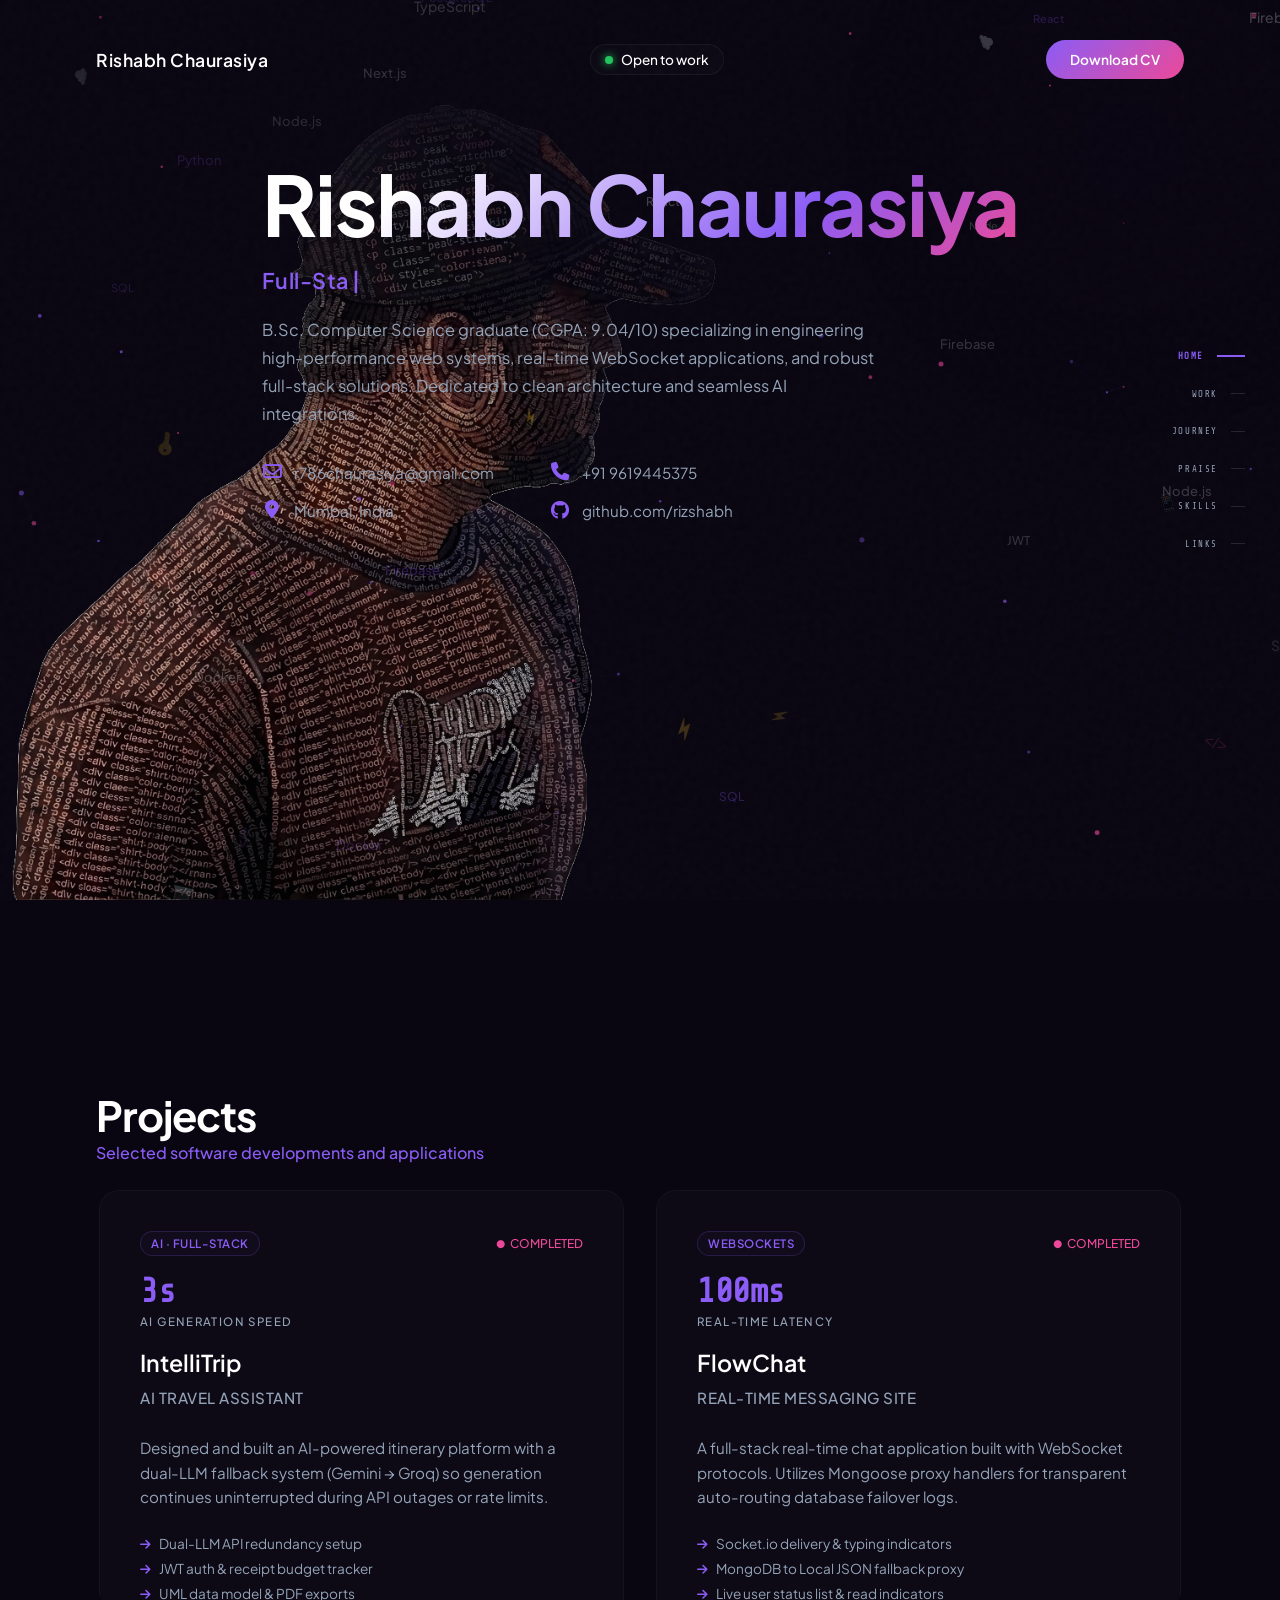
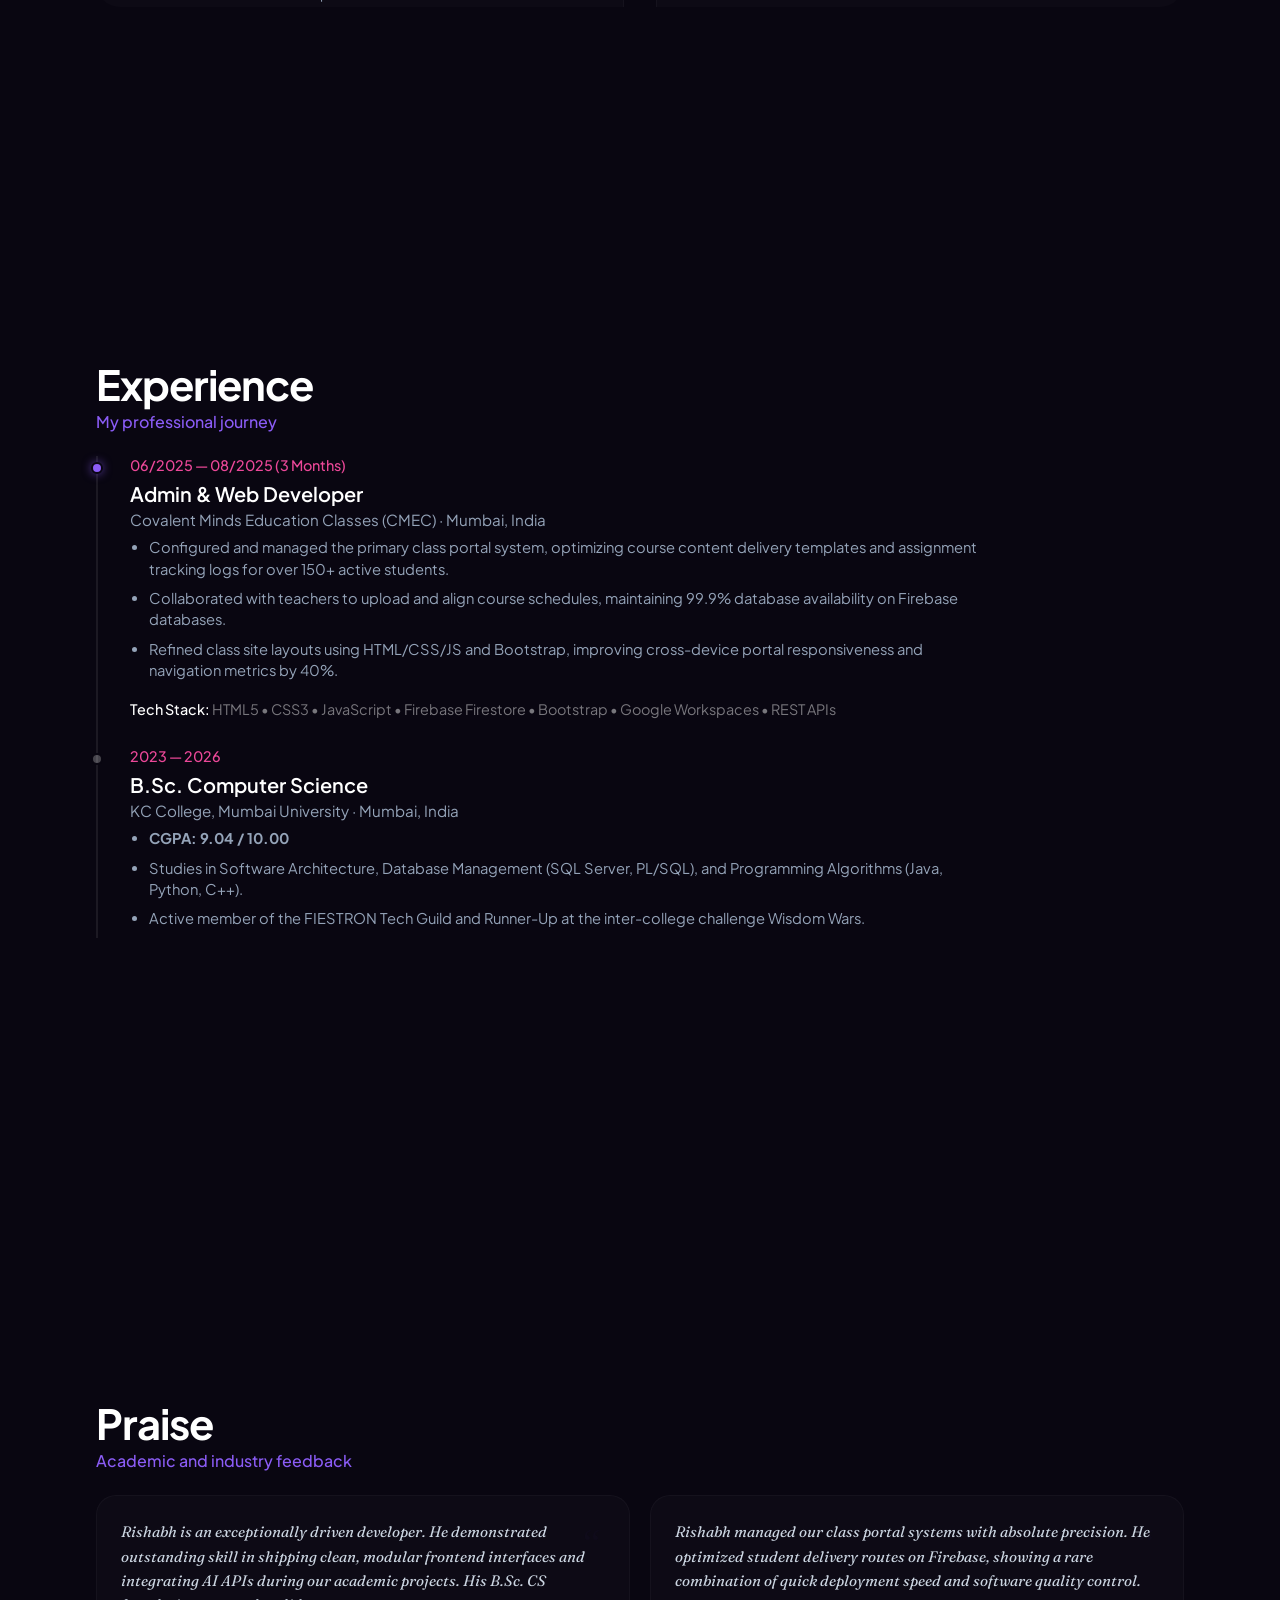
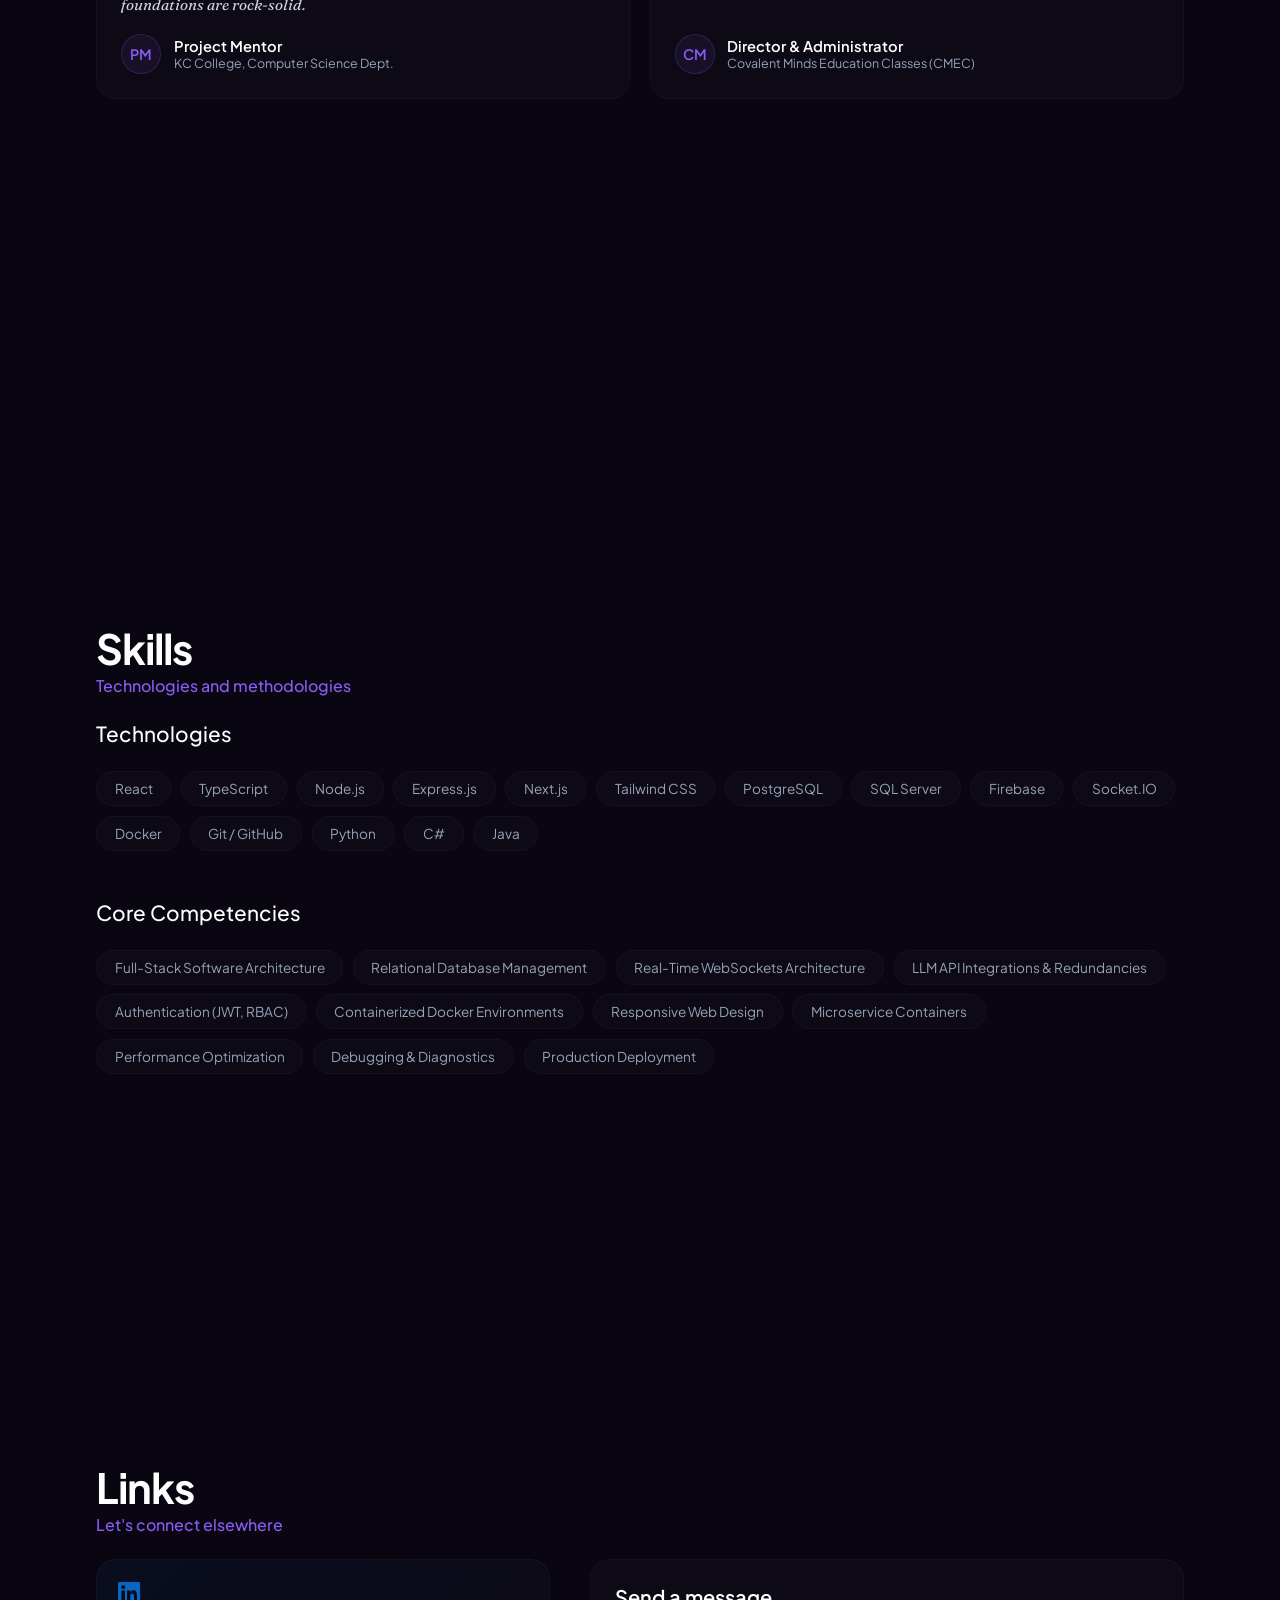
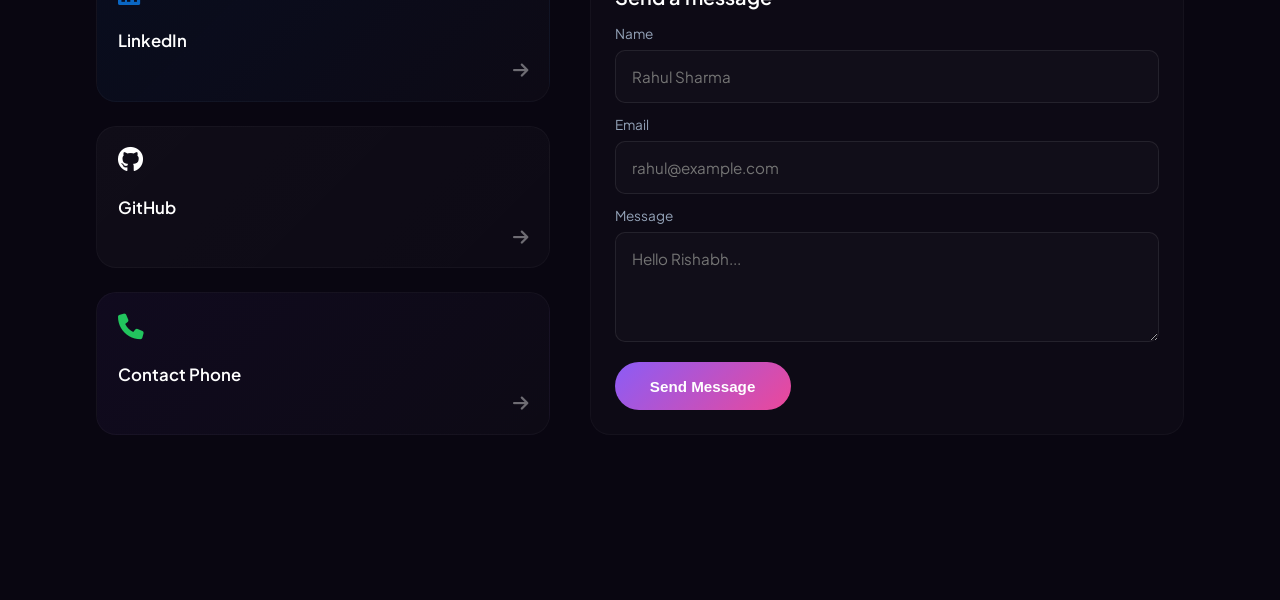
==== index.html @ 9b311b8a "feat: increase visibility of background canvas particles, text, and vector lines" ====
<!DOCTYPE html>
<html lang="en">
<head>
  <meta charset="UTF-8">
  <meta name="viewport" content="width=device-width, initial-scale=1.0">
  <title>Rishabh Chaurasiya — Full-Stack Developer</title>
  <meta name="description" content="Portfolio of Rishabh Chaurasiya, B.Sc. Computer Science graduate and Full-Stack Developer specializing in Node.js, Next.js, SQL, and AI integrations.">
  
  <!-- Google Fonts -->
  <link rel="preconnect" href="https://fonts.googleapis.com">
  <link rel="preconnect" href="https://fonts.gstatic.com" crossorigin>
  <link href="https://fonts.googleapis.com/css2?family=Plus+Jakarta+Sans:wght@300;400;500;600;700;800&family=Share+Tech+Mono&family=Fraunces:ital,opsz,wght@0,9..144,300..900;1,9..144,300..900&display=swap" rel="stylesheet">
  
  <!-- FontAwesome Icons -->
  <link rel="stylesheet" href="https://cdnjs.cloudflare.com/ajax/libs/font-awesome/6.4.0/css/all.min.css">
  
  <!-- Core Stylesheet -->
  <link rel="stylesheet" href="style.css?v=16.0">
</head>
<body>

  <!-- INTRO BOOT LOADER BACKGROUND -->
  <div id="intro-loader-bg">
    <div class="loader-bg-scanline"></div>
    <div class="loader-bg-glow-1"></div>
    <div class="loader-bg-glow-2"></div>
  </div>

  <!-- INTRO BOOT LOADER -->
  <div id="intro-loader" aria-busy="true" aria-live="polite">
    <div class="loader-content">

      <div class="loader-left">
        <!-- Corner bracket decoration -->
        <div class="loader-terminal">
          <div class="terminal-corner tl"></div>
          <div class="terminal-corner tr"></div>
          <div class="terminal-corner bl"></div>
          <div class="terminal-corner br"></div>
          <div class="terminal-header">
            <span class="terminal-dot red"></span>
            <span class="terminal-dot yellow"></span>
            <span class="terminal-dot green"></span>
            <span class="terminal-title">portfolio.init — bash</span>
          </div>
          <p class="loader-line">&gt; INITIALIZING RISHABH_PORTFOLIO...</p>
          <p class="loader-line">&gt; LOADING B.Sc. CS SYSTEMS... <span class="loader-success">OK</span></p>
          <p class="loader-line">&gt; SYNCHRONIZING FULL-STACK METRICS... <span class="loader-success">9.04 CGPA detected</span></p>
          <p class="loader-line">&gt; INDEXING MISSIONS: FlowChat, IntelliTrip... <span class="loader-success">OK</span></p>
          <p class="loader-line">&gt; BOOT SEQUENCE SUCCESSFUL. Welcome to the grid.</p>
        </div>
        <div class="loader-progress-wrap">
          <div class="loader-progress-bar">
            <div class="loader-progress-fill"></div>
          </div>
          <span class="loader-percent">0%</span>
        </div>
      </div>

      <div class="loader-right">
        <div class="loader-status-badge">● ONLINE</div>
        <h1 class="loader-name">Rishabh<br>Chaurasiya</h1>
        <p class="loader-title">Full-Stack Developer</p>
        <div class="loader-tags">
          <span>Node.js</span><span>Next.js</span><span>AI Systems</span>
        </div>
      </div>

    </div>
  </div>

  <!-- ARCHITECTURAL BACKGROUND GRID LINES -->
  <div class="bg-grid-lines">
    <div class="grid-line"></div>
    <div class="grid-line"></div>
    <div class="grid-line"></div>
    <div class="grid-line"></div>
    <div class="grid-line"></div>
  </div>

  <!-- SCENIC AMBIENT GLOW AURAS -->
  <div class="bg-glow bg-glow-1"></div>
  <div class="bg-glow bg-glow-2"></div>

  <!-- DYNAMIC BACKGROUND CANVAS -->
  <canvas id="bg-canvas"></canvas>

  <!-- TYPOGRAPHIC PORTRAIT BACKGROUND WATERMARK -->
  <div id="hologram-background" aria-hidden="true">
    <img src="portrait_bg.png" alt="Typographic HTML Portrait">
  </div>

  <!-- RIGHT-HAND TOC DOT NAVIGATION -->
  <nav class="side-nav-toc" aria-label="Table of Contents">
    <a href="#home" class="toc-item active" data-section="home">
      <span class="toc-label">Home</span>
      <span class="toc-dot"></span>
    </a>
    <a href="#projects" class="toc-item" data-section="projects">
      <span class="toc-label">Work</span>
      <span class="toc-dot"></span>
    </a>
    <a href="#experience" class="toc-item" data-section="experience">
      <span class="toc-label">Journey</span>
      <span class="toc-dot"></span>
    </a>
    <a href="#praise" class="toc-item" data-section="praise">
      <span class="toc-label">Praise</span>
      <span class="toc-dot"></span>
    </a>
    <a href="#skills" class="toc-item" data-section="skills">
      <span class="toc-label">Skills</span>
      <span class="toc-dot"></span>
    </a>
    <a href="#links" class="toc-item" data-section="links">
      <span class="toc-label">Links</span>
      <span class="toc-dot"></span>
    </a>
  </nav>

  <!-- HEADER -->
  <header>
    <a href="#home" class="logo">Rishabh Chaurasiya</a>
    <div class="status">
      <span class="dot"></span> Open to work
    </div>
    <a href="cv.html" target="_blank" class="btn-download">Download CV</a>
  </header>

  <!-- MAIN WRAPPER -->
  <div class="container">
    <main>
      
      <!-- HOME SECTION -->
      <section id="home" class="scroll-section hero-section">
        <div class="hero-content fade-target">

          <h1 class="name">Rishabh Chaurasiya</h1>
          
          <div class="role">
            <span id="typewriter"></span><span class="cursor">|</span>
          </div>
          
          <p class="hero-desc">
            B.Sc. Computer Science graduate (CGPA: 9.04/10) specializing in engineering high-performance web systems, real-time WebSocket applications, and robust full-stack solutions. Dedicated to clean architecture and seamless AI integrations.
          </p>

          <div class="contact-grid">
            <a href="mailto:r786chaurasiya@gmail.com" class="contact-item">
              <i class="fa-regular fa-envelope"></i> r786chaurasiya@gmail.com
            </a>
            <a href="tel:+919619445375" class="contact-item">
              <i class="fa-solid fa-phone"></i> +91 9619445375
            </a>
            <a href="#" class="contact-item">
              <i class="fa-solid fa-location-dot"></i> Mumbai, India
            </a>
            <a href="https://github.com/rizshabh" target="_blank" class="contact-item">
              <i class="fa-brands fa-github"></i> github.com/rizshabh
            </a>
          </div>
        </div>
      </section>

      <!-- PROJECTS SECTION -->
      <section id="projects" class="scroll-section">
        <div class="page-header fade-target">
          <h2 class="page-title">Projects</h2>
          <div class="page-subtitle">Selected software developments and applications</div>
        </div>

        <!-- Scrollable Bento Container -->
        <div class="projects-scroll-container fade-target-delayed">
          <div class="projects-grid">
            
            <!-- PROJECT 01: INTELLITRIP (Large Bento Card) -->
            <div class="project-card large">
              <div class="project-meta">
                <span class="project-tag">AI · Full-Stack</span>
                <span class="project-status">COMPLETED</span>
              </div>
              
              <div class="project-metric">3s</div>
              <div class="project-metric-label">AI Generation Speed</div>
              
              <h3>IntelliTrip</h3>
              <p class="project-sub">AI Travel Assistant</p>
              <p class="project-desc">Designed and built an AI-powered itinerary platform with a dual-LLM fallback system (Gemini → Groq) so generation continues uninterrupted during API outages or rate limits.</p>
              
              <div class="project-feats">
                <div class="project-feat"><i class="fa-solid fa-arrow-right"></i> Dual-LLM API redundancy setup</div>
                <div class="project-feat"><i class="fa-solid fa-arrow-right"></i> JWT auth &amp; receipt budget tracker</div>
                <div class="project-feat"><i class="fa-solid fa-arrow-right"></i> UML data model &amp; PDF exports</div>
              </div>
              
              <div class="project-stack">
                <span class="stack-tag">Node.js</span>
                <span class="stack-tag">PostgreSQL</span>
                <span class="stack-tag">Gemini AI</span>
                <span class="stack-tag">Groq</span>
                <span class="stack-tag">JWT</span>
              </div>
              
              <div class="project-links">
                <a href="https://intellitrip-3yzx.onrender.com/index.html" target="_blank" class="project-link"><i class="fa-solid fa-arrow-up-right-from-square"></i> Live Demo</a>
                <a href="https://github.com/rizshabh" target="_blank" class="project-link"><i class="fa-brands fa-github"></i> Repository</a>
              </div>
            </div>

            <!-- PROJECT 02: FLOWCHAT (Large Bento Card) -->
            <div class="project-card large">
              <div class="project-meta">
                <span class="project-tag">WebSockets</span>
                <span class="project-status">COMPLETED</span>
              </div>
              
              <div class="project-metric">100ms</div>
              <div class="project-metric-label">Real-Time Latency</div>
              
              <h3>FlowChat</h3>
              <p class="project-sub">Real-Time Messaging Site</p>
              <p class="project-desc">A full-stack real-time chat application built with WebSocket protocols. Utilizes Mongoose proxy handlers for transparent auto-routing database failover logs.</p>
              
              <div class="project-feats">
                <div class="project-feat"><i class="fa-solid fa-arrow-right"></i> Socket.io delivery &amp; typing indicators</div>
                <div class="project-feat"><i class="fa-solid fa-arrow-right"></i> MongoDB to Local JSON fallback proxy</div>
                <div class="project-feat"><i class="fa-solid fa-arrow-right"></i> Live user status list &amp; read indicators</div>
              </div>
              
              <div class="project-stack">
                <span class="stack-tag">React</span>
                <span class="stack-tag">Node.js</span>
                <span class="stack-tag">Express</span>
                <span class="stack-tag">Socket.io</span>
                <span class="stack-tag">MongoDB</span>
              </div>
              
              <div class="project-links">
                <a href="https://flow-chat-omega.vercel.app/" target="_blank" class="project-link"><i class="fa-solid fa-arrow-up-right-from-square"></i> Live Demo</a>
                <a href="https://github.com/rizshabh/flow-chat" target="_blank" class="project-link"><i class="fa-brands fa-github"></i> Repository</a>
              </div>
            </div>

            <!-- PROJECT 03: ACCREDIAN ENTERPRISE (Medium Bento Card) -->
            <div class="project-card medium">
              <div class="project-meta">
                <span class="project-tag">Next.js 14</span>
                <span class="project-status">COMPLETED</span>
              </div>
              
              <div class="project-metric">95%</div>
              <div class="project-metric-label">User Adoption Rate</div>
              
              <h3>Accredian Enterprise</h3>
              <p class="project-sub">Full-Stack Landing Page</p>
              <p class="project-desc">Shipped a production-ready responsive landing portal. Structured with Next.js App Router modular components and lead capture REST endpoints.</p>
              
              <div class="project-feats">
                <div class="project-feat"><i class="fa-solid fa-arrow-right"></i> Next.js 14 App Router layout structure</div>
                <div class="project-feat"><i class="fa-solid fa-arrow-right"></i> Lead capture POST route API endpoint</div>
              </div>
              
              <div class="project-stack">
                <span class="stack-tag">Next.js 14</span>
                <span class="stack-tag">TypeScript</span>
                <span class="stack-tag">Tailwind CSS</span>
              </div>
              
              <div class="project-links">
                <a href="https://accredian-enterprise-three.vercel.app" target="_blank" class="project-link"><i class="fa-solid fa-arrow-up-right-from-square"></i> Live Demo</a>
                <a href="https://github.com/rizshabh" target="_blank" class="project-link"><i class="fa-brands fa-github"></i> Repository</a>
              </div>
            </div>

            <!-- PROJECT 04: VIDEO DOWNLOADER (Medium Bento Card) -->
            <div class="project-card medium">
              <div class="project-meta">
                <span class="project-tag">Automation</span>
                <span class="project-status">COMPLETED</span>
              </div>
              
              <div class="project-metric">10x</div>
              <div class="project-metric-label">Extraction Speed Boost</div>
              
              <h3>Universal Downloader</h3>
              <p class="project-sub">Media Extraction Infrastructure</p>
              <p class="project-desc">Engineered a robust downloading pipeline with Puppeteer bypass layers. Containerized with Docker and configured with Google AdSense integrations.</p>
              
              <div class="project-feats">
                <div class="project-feat"><i class="fa-solid fa-arrow-right"></i> Puppeteer + yt-dlp multi-tier bypass routing</div>
                <div class="project-feat"><i class="fa-solid fa-arrow-right"></i> Docker containers cloud deployments</div>
              </div>
              
              <div class="project-stack">
                <span class="stack-tag">Node.js</span>
                <span class="stack-tag">Puppeteer</span>
                <span class="stack-tag">yt-dlp</span>
                <span class="stack-tag">Docker</span>
              </div>
              
              <div class="project-links">
                <a href="https://github.com/rizshabh/UniversalDownload" target="_blank" class="project-link"><i class="fa-brands fa-github"></i> Repository</a>
              </div>
            </div>

            <!-- PROJECT 05: COVALENT MINDS PORTAL (Medium Bento Card) -->
            <div class="project-card medium">
              <div class="project-meta">
                <span class="project-tag">Firebase</span>
                <span class="project-status">COMPLETED</span>
              </div>
              
              <div class="project-metric">150+</div>
              <div class="project-metric-label">Active Portal Students</div>
              
              <h3>Covalent Minds Academy</h3>
              <p class="project-sub">Educational Portal</p>
              <p class="project-desc">Designed a course portal featuring cloud deliveries. Implemented separate admin and student views with Firestore real-time layout updates.</p>
              
              <div class="project-feats">
                <div class="project-feat"><i class="fa-solid fa-arrow-right"></i> Firestore real-time data sync listeners</div>
                <div class="project-feat"><i class="fa-solid fa-arrow-right"></i> Dynamic student &amp; admin content dashboards</div>
              </div>
              
              <div class="project-stack">
                <span class="stack-tag">JavaScript</span>
                <span class="stack-tag">Firebase</span>
                <span class="stack-tag">Firestore</span>
              </div>
              
              <div class="project-links">
                <a href="https://github.com/rizshabh" target="_blank" class="project-link"><i class="fa-brands fa-github"></i> Repository</a>
              </div>
            </div>

          </div>
        </div>
      </section>

      <!-- EXPERIENCE SECTION -->
      <section id="experience" class="scroll-section">
        <div class="page-header fade-target">
          <h2 class="page-title">Experience</h2>
          <div class="page-subtitle">My professional journey</div>
        </div>

        <div class="timeline fade-target-delayed">
          
          <!-- CMEC EXPERIENCE -->
          <div class="timeline-item">
            <span class="timeline-dot-active"></span>
            <div class="timeline-date">06/2025 — 08/2025 (3 Months)</div>
            <h3>Admin &amp; Web Developer</h3>
            <h4>Covalent Minds Education Classes (CMEC) · Mumbai, India</h4>
            <ul>
              <li>Configured and managed the primary class portal system, optimizing course content delivery templates and assignment tracking logs for over 150+ active students.</li>
              <li>Collaborated with teachers to upload and align course schedules, maintaining 99.9% database availability on Firebase databases.</li>
              <li>Refined class site layouts using HTML/CSS/JS and Bootstrap, improving cross-device portal responsiveness and navigation metrics by 40%.</li>
            </ul>
            <div class="timeline-tech">
              <strong>Tech Stack:</strong> HTML5 • CSS3 • JavaScript • Firebase Firestore • Bootstrap • Google Workspaces • REST APIs
            </div>
          </div>

          <!-- BSC EDUCATION -->
          <div class="timeline-item">
            <span class="timeline-dot"></span>
            <div class="timeline-date">2023 — 2026</div>
            <h3>B.Sc. Computer Science</h3>
            <h4>KC College, Mumbai University · Mumbai, India</h4>
            <ul>
              <li><strong>CGPA: 9.04 / 10.00</strong></li>
              <li>Studies in Software Architecture, Database Management (SQL Server, PL/SQL), and Programming Algorithms (Java, Python, C++).</li>
              <li>Active member of the FIESTRON Tech Guild and Runner-Up at the inter-college challenge Wisdom Wars.</li>
            </ul>
          </div>

        </div>
      </section>

      <!-- PRAISE SECTION -->
      <section id="praise" class="scroll-section">
        <div class="page-header fade-target">
          <h2 class="page-title">Praise</h2>
          <div class="page-subtitle">Academic and industry feedback</div>
        </div>

        <div class="praise-grid fade-target-delayed">
          <div class="praise-card">
            <div class="praise-icon">“</div>
            <p class="praise-quote">Rishabh is an exceptionally driven developer. He demonstrated outstanding skill in shipping clean, modular frontend interfaces and integrating AI APIs during our academic projects. His B.Sc. CS foundations are rock-solid.</p>
            <div class="praise-author">
              <div class="praise-author-avatar">PM</div>
              <div class="praise-author-info">
                <h4>Project Mentor</h4>
                <p>KC College, Computer Science Dept.</p>
              </div>
            </div>
          </div>

          <div class="praise-card">
            <div class="praise-icon">“</div>
            <p class="praise-quote">Rishabh managed our class portal systems with absolute precision. He optimized student delivery routes on Firebase, showing a rare combination of quick deployment speed and software quality control.</p>
            <div class="praise-author">
              <div class="praise-author-avatar">CM</div>
              <div class="praise-author-info">
                <h4>Director &amp; Administrator</h4>
                <p>Covalent Minds Education Classes (CMEC)</p>
              </div>
            </div>
          </div>
        </div>
      </section>

      <!-- SKILLS SECTION -->
      <section id="skills" class="scroll-section">
        <div class="page-header fade-target">
          <h2 class="page-title">Skills</h2>
          <div class="page-subtitle">Technologies and methodologies</div>
        </div>

        <div class="skills-container fade-target-delayed">
          
          <!-- TECHNOLOGIES -->
          <div class="skill-group">
            <h3>Technologies</h3>
            <div class="skill-tags">
              <span>React</span>
              <span>TypeScript</span>
              <span>Node.js</span>
              <span>Express.js</span>
              <span>Next.js</span>
              <span>Tailwind CSS</span>
              <span>PostgreSQL</span>
              <span>SQL Server</span>
              <span>Firebase</span>
              <span>Socket.IO</span>
              <span>Docker</span>
              <span>Git / GitHub</span>
              <span>Python</span>
              <span>C#</span>
              <span>Java</span>
            </div>
          </div>

          <!-- CORE SKILLS -->
          <div class="skill-group">
            <h3>Core Competencies</h3>
            <div class="skill-tags">
              <span>Full-Stack Software Architecture</span>
              <span>Relational Database Management</span>
              <span>Real-Time WebSockets Architecture</span>
              <span>LLM API Integrations &amp; Redundancies</span>
              <span>Authentication (JWT, RBAC)</span>
              <span>Containerized Docker Environments</span>
              <span>Responsive Web Design</span>
              <span>Microservice Containers</span>
              <span>Performance Optimization</span>
              <span>Debugging &amp; Diagnostics</span>
              <span>Production Deployment</span>
            </div>
          </div>

        </div>
      </section>

      <!-- LINKS SECTION -->
      <section id="links" class="scroll-section">
        <div class="page-header fade-target">
          <h2 class="page-title">Links</h2>
          <div class="page-subtitle">Let's connect elsewhere</div>
        </div>

        <div class="contact-section-wrapper fade-target-delayed">
          
          <!-- BENTO SOCIAL BOXES -->
          <div class="links-container">
            <a href="https://www.linkedin.com/in/rishabhchaurasiya10" target="_blank" class="social-link">
              <span><i class="fa-brands fa-linkedin" style="color: #0A66C2;"></i> LinkedIn</span>
              <i class="fa-solid fa-arrow-right icon-arrow"></i>
            </a>

            <a href="https://github.com/rizshabh" target="_blank" class="social-link">
              <span><i class="fa-brands fa-github"></i> GitHub</span>
              <i class="fa-solid fa-arrow-right icon-arrow"></i>
            </a>

            <a href="tel:+919619445375" class="social-link">
              <span><i class="fa-solid fa-phone" style="color: #22C55E;"></i> Contact Phone</span>
              <i class="fa-solid fa-arrow-right icon-arrow"></i>
            </a>
          </div>

          <!-- CONTACT FORM -->
          <div class="contact-form-box">
            <h3>Send a message</h3>
            
            <div id="form-message" style="display: none;"></div>
            
            <form id="contactForm" action="https://formsubmit.co/ajax/r786chaurasiya@gmail.com" method="POST">
              <!-- Honeypot -->
              <input type="text" name="_honey" style="display:none">
              <!-- Disable Captcha for AJAX submission -->
              <input type="hidden" name="_captcha" value="false">
              <!-- Custom Subject -->
              <input type="hidden" name="_subject" value="New message from your Developer Portfolio!">
              
              <div class="form-group">
                <label for="name">Name</label>
                <input type="text" id="name" name="name" placeholder="Rahul Sharma" required>
              </div>
              <div class="form-group">
                <label for="email">Email</label>
                <input type="email" id="email" name="email" placeholder="rahul@example.com" required>
              </div>
              <div class="form-group">
                <label for="message">Message</label>
                <textarea id="message" name="message" rows="4" placeholder="Hello Rishabh..." required></textarea>
              </div>
              
              <button type="submit" class="btn-send">Send Message</button>
            </form>
          </div>
        </div>


      </section>

    </main>
  </div>

  <!-- Scripts -->
  <script src="script.js?v=14.0"></script>
</body>
</html>
---- style.css ----
/* ── DESIGN SYSTEM VARIABLES ── */
:root {
  --primary-violet: #8B5CF6;
  --primary-rose: #EC4899;
  --text-white: #FFFFFF;
  --text-grey: #94A3B8;
  --text-lavender: #CBD5E1;
  --text-dark: #07050a;
  --bg-dark: #090611;
  --bg-panel: rgba(255, 255, 255, 0.02);
  --bg-panel-hover: rgba(255, 255, 255, 0.04);
  --border-muted: rgba(255, 255, 255, 0.03);
  --border-hover: rgba(139, 92, 246, 0.25);
  --bg-glass: rgba(9, 6, 17, 0.65);
  --bg-glass-border: rgba(255, 255, 255, 0.05);
  --status-green: #22C55E;
  --font-main: 'Plus Jakarta Sans', sans-serif;
  --font-serif: 'Fraunces', Georgia, serif;
}

/* ── BASE & GLOBAL STYLES ── */
* {
  margin: 0;
  padding: 0;
  box-sizing: border-box;
}

html {
  scroll-behavior: smooth;
  overflow-x: hidden;
  width: 100%;
}

body {
  font-family: var(--font-main);
  color: var(--text-white);
  background-color: var(--bg-dark);
  overflow-x: hidden;
  width: 100%;
  position: relative;
  min-height: 100vh;
}

/* ── SIDE PORTRAIT — COLORFUL HOLOGRAM ── */
#hologram-background {
  position: fixed;
  left: -2vw;
  bottom: 0;
  height: 96vh;
  width: auto;
  z-index: -2;
  pointer-events: none;
  opacity: 0.88;
  /* Smooth 1.8s ease transition for position, scale, opacity, and delayed z-index transition */
  transition: opacity 1.8s cubic-bezier(0.19, 1, 0.22, 1), 
              transform 1.8s cubic-bezier(0.19, 1, 0.22, 1), 
              left 1.8s cubic-bezier(0.19, 1, 0.22, 1), 
              bottom 1.8s cubic-bezier(0.19, 1, 0.22, 1), 
              height 1.8s cubic-bezier(0.19, 1, 0.22, 1), 
              z-index 0s step-end 0.6s;
  user-select: none;
  -webkit-user-select: none;

  /* Fade bottom + left edge into the dark background */
  -webkit-mask-image:
    linear-gradient(to top,   rgba(0,0,0,1) 50%, rgba(0,0,0,0) 100%),
    linear-gradient(to right, rgba(0,0,0,1) 60%, rgba(0,0,0,0) 100%);
  mask-image:
    linear-gradient(to top,   rgba(0,0,0,1) 50%, rgba(0,0,0,0) 100%),
    linear-gradient(to right, rgba(0,0,0,1) 60%, rgba(0,0,0,0) 100%);
  -webkit-mask-composite: intersect;
  mask-composite: intersect;
}

/* ── HOLOGRAM IN INTRO LOADER STATE ── */
body.loading #hologram-background {
  left: 65%;
  bottom: 0;
  height: 100vh;
  z-index: 99999; /* Float above loader bg, but below loader content */
  opacity: 0.95;
  transform: translate(-50%, 0) scale(1.02);
  /* Apply high z-index immediately when loading */
  transition: opacity 1.8s cubic-bezier(0.19, 1, 0.22, 1), 
              transform 1.8s cubic-bezier(0.19, 1, 0.22, 1), 
              left 1.8s cubic-bezier(0.19, 1, 0.22, 1), 
              bottom 1.8s cubic-bezier(0.19, 1, 0.22, 1), 
              height 1.8s cubic-bezier(0.19, 1, 0.22, 1), 
              z-index 0s step-start;
}

#hologram-background img {
  height: 100%;
  width: auto;
  object-fit: contain;
  display: block;
  /* Start invisible — JS reveals it only after chromakey processing completes */
  opacity: 0;
  transition: opacity 0.8s ease;
  /* No CSS filter — colors rendered by JS canvas chromakey effect */
}

/* Subtle float on hover */
body:not(.loading):hover #hologram-background {
  opacity: 0.95;
  transform: translateY(-6px) scale(1.018);
}



body.loading {
  overflow: hidden; /* Disable scrolling during boot animation */
}

/* ── SUBTLE BG NOISE/GRAIN OVERLAY ── */
body::before {
  content: "";
  position: fixed;
  inset: 0;
  width: 100vw;
  height: 100vh;
  opacity: 0.024;
  z-index: 9999;
  pointer-events: none;
  background-image: url("data:image/svg+xml,%3Csvg viewBox='0 0 200 200' xmlns='http://www.w3.org/2000/svg'%3E%3Cfilter id='noiseFilter'%3E%3CfeTurbulence type='fractalNoise' baseFrequency='0.65' numOctaves='3' stitchTiles='stitch'/%3E%3C/filter%3E%3Crect width='100%25' height='100%25' filter='url(%23noiseFilter)'/%3E%3C/svg%3E");
}

/* ── ARCHITECTURAL BG GRID LINES ── */
.bg-grid-lines {
  position: fixed;
  inset: 0;
  width: 100vw;
  height: 100vh;
  z-index: -3;
  display: flex;
  justify-content: space-between;
  pointer-events: none;
  max-width: 1300px;
  margin: 0 auto;
  padding: 0 6rem;
}
.grid-line {
  width: 1px;
  height: 100%;
  background: rgba(139, 92, 246, 0.015);
}

/* ── SCENIC AMBIENT GLOW AURAS ── */
.bg-glow {
  position: fixed;
  border-radius: 50%;
  filter: blur(140px);
  -webkit-filter: blur(140px);
  z-index: -2;
  pointer-events: none;
  opacity: 0.6;
}
.bg-glow-1 {
  width: 600px;
  height: 600px;
  background: radial-gradient(circle, rgba(139, 92, 246, 0.045) 0%, transparent 70%);
  top: -150px;
  right: -150px;
  animation: float-aura-1 25s ease-in-out infinite alternate;
}
.bg-glow-2 {
  width: 500px;
  height: 500px;
  background: radial-gradient(circle, rgba(236, 72, 153, 0.02) 0%, transparent 70%);
  bottom: -100px;
  left: -100px;
  animation: float-aura-2 20s ease-in-out infinite alternate;
}

@keyframes float-aura-1 {
  0% { transform: translate(0, 0) scale(1); }
  100% { transform: translate(-100px, 80px) scale(1.15); }
}
@keyframes float-aura-2 {
  0% { transform: translate(0, 0) scale(1); }
  100% { transform: translate(80px, -80px) scale(0.9); }
}

/* ── BACKGROUND VECTOR CANVAS ── */
#bg-canvas {
  position: fixed;
  top: 0;
  left: 0;
  width: 100vw;
  height: 100vh;
  z-index: -1;
  pointer-events: none;
}

/* ── INTRO BOOT TERMINAL LOADER ── */
#intro-loader-bg {
  position: fixed;
  inset: 0;
  background: radial-gradient(ellipse at 60% 40%, #0e0720 0%, #050409 60%);
  z-index: 99998;
  transition: opacity 0.6s ease-out, visibility 0.6s;
  overflow: hidden;
}

/* Moving scanline sweep across bg */
.loader-bg-scanline {
  position: absolute;
  inset: 0;
  background: repeating-linear-gradient(
    0deg,
    transparent,
    transparent 2px,
    rgba(139, 92, 246, 0.018) 2px,
    rgba(139, 92, 246, 0.018) 4px
  );
  pointer-events: none;
  animation: scanline-move 8s linear infinite;
}
@keyframes scanline-move {
  0%   { background-position: 0 0; }
  100% { background-position: 0 200px; }
}

/* Ambient glow orbs in loader bg */
.loader-bg-glow-1 {
  position: absolute;
  width: 500px; height: 500px;
  background: radial-gradient(circle, rgba(139,92,246,0.12) 0%, transparent 70%);
  top: -100px; right: -100px;
  border-radius: 50%;
  animation: loader-orb-1 6s ease-in-out infinite alternate;
  pointer-events: none;
}
.loader-bg-glow-2 {
  position: absolute;
  width: 400px; height: 400px;
  background: radial-gradient(circle, rgba(236,72,153,0.08) 0%, transparent 70%);
  bottom: -80px; left: 10%;
  border-radius: 50%;
  animation: loader-orb-2 8s ease-in-out infinite alternate;
  pointer-events: none;
}
@keyframes loader-orb-1 {
  0%   { transform: scale(1) translate(0, 0); }
  100% { transform: scale(1.3) translate(-40px, 60px); }
}
@keyframes loader-orb-2 {
  0%   { transform: scale(1) translate(0, 0); }
  100% { transform: scale(1.2) translate(60px, -40px); }
}

body.loaded #intro-loader-bg {
  opacity: 0;
  visibility: hidden;
  pointer-events: none;
}

#intro-loader {
  position: fixed;
  inset: 0;
  background-color: transparent;
  z-index: 100001;
  display: flex;
  justify-content: center;
  align-items: center;
  transition: opacity 0.6s ease-out, visibility 0.6s;
  font-family: 'Share Tech Mono', monospace;
  will-change: opacity;
  transform: translateZ(0);
}

body.loaded #intro-loader {
  opacity: 0;
  visibility: hidden;
  pointer-events: none;
}

.loader-content {
  width: 90%;
  max-width: 1000px;
  display: flex;
  flex-direction: row;
  align-items: center;
  justify-content: space-between;
  gap: 5rem;
  z-index: 100001;
  will-change: transform;
  transform: translateZ(0);
}

.loader-left {
  flex: 1.3;
  max-width: 520px;
  display: flex;
  flex-direction: column;
  gap: 1.2rem;
  opacity: 0;
  animation: loader-slide-up 0.7s cubic-bezier(0.19,1,0.22,1) forwards 0.1s;
}

@keyframes loader-slide-up {
  to { opacity: 1; transform: translateY(0); }
  from { opacity: 0; transform: translateY(20px); }
}

.loader-right {
  flex: 1;
  display: flex;
  flex-direction: column;
  justify-content: center;
  align-items: flex-start;
  opacity: 0;
  transform: translateY(25px);
  animation: loader-fade-in-right 0.9s cubic-bezier(0.19, 1, 0.22, 1) forwards 0.35s;
  padding-left: 2.5rem;
  border-left: 1px solid rgba(139, 92, 246, 0.2);
  position: relative;
}

/* Glowing vertical accent line */
.loader-right::before {
  content: '';
  position: absolute;
  left: -1px;
  top: 0; bottom: 0;
  width: 1px;
  background: linear-gradient(to bottom, transparent, var(--primary-violet), var(--primary-rose), transparent);
  opacity: 0.6;
  animation: loader-line-glow 2s ease-in-out infinite alternate;
}
@keyframes loader-line-glow {
  0%   { opacity: 0.3; box-shadow: none; }
  100% { opacity: 1;   box-shadow: 0 0 12px var(--primary-violet); }
}

/* ONLINE badge */
.loader-status-badge {
  display: inline-flex;
  align-items: center;
  gap: 6px;
  font-size: 0.72rem;
  font-weight: 700;
  letter-spacing: 2px;
  color: var(--status-green);
  border: 1px solid rgba(34, 197, 94, 0.3);
  background: rgba(34, 197, 94, 0.06);
  padding: 5px 12px;
  border-radius: 20px;
  margin-bottom: 1.2rem;
  font-family: var(--font-main);
  animation: badge-pulse 2s ease-in-out infinite;
}
@keyframes badge-pulse {
  0%, 100% { box-shadow: 0 0 0 0 rgba(34,197,94,0); }
  50%       { box-shadow: 0 0 10px 2px rgba(34,197,94,0.15); }
}

.loader-name {
  font-size: clamp(2.6rem, 5vw, 4rem);
  font-family: var(--font-serif);
  font-weight: 800;
  line-height: 1.05;
  margin-bottom: 0.8rem;
  background: linear-gradient(135deg, #ffffff 0%, #c4b5fd 50%, var(--primary-rose) 100%);
  background-size: 200% 200%;
  -webkit-background-clip: text;
  -webkit-text-fill-color: transparent;
  background-clip: text;
  animation: name-shimmer 3s ease-in-out infinite;
  filter: drop-shadow(0 0 20px rgba(139,92,246,0.25));
}
@keyframes name-shimmer {
  0%   { background-position: 0% 50%; }
  50%  { background-position: 100% 50%; }
  100% { background-position: 0% 50%; }
}

.loader-title {
  font-size: 1rem;
  font-family: var(--font-main);
  color: var(--primary-rose);
  text-transform: uppercase;
  letter-spacing: 4px;
  font-weight: 600;
  margin-bottom: 1.4rem;
  opacity: 0.9;
}

/* Animated skill tags */
.loader-tags {
  display: flex;
  flex-wrap: wrap;
  gap: 0.5rem;
}
.loader-tags span {
  font-size: 0.72rem;
  font-family: 'Share Tech Mono', monospace;
  color: rgba(196, 181, 253, 0.8);
  border: 1px solid rgba(139, 92, 246, 0.25);
  background: rgba(139, 92, 246, 0.06);
  padding: 4px 10px;
  border-radius: 12px;
  opacity: 0;
  animation: tag-pop 0.4s cubic-bezier(0.175, 0.885, 0.32, 1.275) forwards;
}
.loader-tags span:nth-child(1) { animation-delay: 1.0s; }
.loader-tags span:nth-child(2) { animation-delay: 1.15s; }
.loader-tags span:nth-child(3) { animation-delay: 1.3s; }
@keyframes tag-pop {
  from { opacity: 0; transform: scale(0.7) translateY(8px); }
  to   { opacity: 1; transform: scale(1) translateY(0); }
}

@keyframes loader-fade-in-right {
  to { opacity: 1; transform: translateY(0); }
}

/* ── Media Queries for Split Loader ── */
@media (max-width: 768px) {
  .loader-content {
    flex-direction: column-reverse;
    gap: 2.5rem;
    max-width: 440px;
    text-align: center;
  }
  .loader-right {
    padding-left: 0;
    border-left: none;
    align-items: center;
  }
  .loader-right::before { display: none; }
  .loader-name { font-size: 2.4rem; }
  .loader-tags { justify-content: center; }
  body.loading #hologram-background {
    left: 50%; bottom: 0; height: 55vh;
  }
}

/* macOS-style terminal header */
.loader-terminal {
  background: rgba(5, 3, 12, 0.85);
  border: 1px solid rgba(139, 92, 246, 0.2);
  border-radius: 12px;
  padding: 0;
  display: flex;
  flex-direction: column;
  box-shadow: 0 0 0 1px rgba(139,92,246,0.08),
              0 20px 60px rgba(0,0,0,0.7),
              inset 0 1px 0 rgba(255,255,255,0.04);
  position: relative;
  overflow: hidden;
}

/* Glow border on terminal */
.loader-terminal::after {
  content: '';
  position: absolute;
  inset: 0;
  border-radius: 12px;
  background: linear-gradient(135deg, rgba(139,92,246,0.08) 0%, transparent 50%, rgba(236,72,153,0.04) 100%);
  pointer-events: none;
}

/* Corner brackets */
.terminal-corner {
  position: absolute;
  width: 10px; height: 10px;
  border-color: var(--primary-violet);
  border-style: solid;
  opacity: 0.6;
  z-index: 2;
}
.terminal-corner.tl { top: -1px; left: -1px; border-width: 2px 0 0 2px; border-radius: 4px 0 0 0; }
.terminal-corner.tr { top: -1px; right: -1px; border-width: 2px 2px 0 0; border-radius: 0 4px 0 0; }
.terminal-corner.bl { bottom: -1px; left: -1px; border-width: 0 0 2px 2px; border-radius: 0 0 0 4px; }
.terminal-corner.br { bottom: -1px; right: -1px; border-width: 0 2px 2px 0; border-radius: 0 0 4px 0; }

.terminal-header {
  display: flex;
  align-items: center;
  gap: 6px;
  padding: 0.7rem 1rem;
  border-bottom: 1px solid rgba(255,255,255,0.04);
  background: rgba(255,255,255,0.02);
}
.terminal-dot {
  width: 10px; height: 10px;
  border-radius: 50%;
  flex-shrink: 0;
}
.terminal-dot.red    { background: #FF5F57; box-shadow: 0 0 6px rgba(255,95,87,0.5); }
.terminal-dot.yellow { background: #FEBC2E; box-shadow: 0 0 6px rgba(254,188,46,0.5); }
.terminal-dot.green  { background: #28C840; box-shadow: 0 0 6px rgba(40,200,64,0.5); }
.terminal-title {
  font-size: 0.72rem;
  color: rgba(255,255,255,0.3);
  margin-left: 0.4rem;
  letter-spacing: 0.5px;
}

/* Terminal lines area */
.loader-terminal .loader-line {
  margin: 0;
  padding: 0 1.4rem;
}
.loader-terminal .loader-line:first-of-type { padding-top: 1rem; }
.loader-terminal .loader-line:last-of-type  { padding-bottom: 1.2rem; }

.loader-line {
  font-size: 0.83rem;
  color: rgba(148, 163, 184, 0.9);
  white-space: nowrap;
  overflow: hidden;
  width: 0;
  border-right: 2px solid transparent;
  animation: type-line 0.4s steps(35, end) forwards;
}
.loader-line:nth-of-type(1) { animation-delay: 0.1s; }
.loader-line:nth-of-type(2) { animation-delay: 0.5s; }
.loader-line:nth-of-type(3) { animation-delay: 0.9s; }
.loader-line:nth-of-type(4) { animation-delay: 1.3s; }
.loader-line:nth-of-type(5) {
  animation-delay: 1.7s;
  border-right: 2px solid var(--primary-violet);
  animation: type-line 0.4s steps(35, end) forwards 1.7s, blink-caret 0.75s step-end infinite 2.1s;
  color: rgba(196, 181, 253, 0.9);
}

.loader-success {
  color: #4ade80;
  font-weight: bold;
  text-shadow: 0 0 8px rgba(74, 222, 128, 0.4);
}

/* Progress bar + percentage */
.loader-progress-wrap {
  display: flex;
  align-items: center;
  gap: 1rem;
}
.loader-progress-bar {
  flex: 1;
  height: 3px;
  background: rgba(255, 255, 255, 0.05);
  border-radius: 2px;
  overflow: hidden;
  box-shadow: inset 0 0 4px rgba(0,0,0,0.4);
}
.loader-progress-fill {
  height: 100%;
  width: 0;
  background: linear-gradient(to right, var(--primary-violet), var(--primary-rose));
  box-shadow: 0 0 12px var(--primary-violet), 0 0 4px var(--primary-rose);
  animation: fill-bar 1.85s cubic-bezier(0.1, 0.8, 0.2, 1) forwards;
}
.loader-percent {
  font-size: 0.78rem;
  color: var(--primary-violet);
  font-family: 'Share Tech Mono', monospace;
  min-width: 36px;
  text-align: right;
  opacity: 0.9;
}

@keyframes type-line {
  to { width: 100%; }
}
@keyframes blink-caret {
  from, to { border-color: transparent; }
  50% { border-color: var(--primary-violet); }
}
@keyframes fill-bar {
  to { width: 100%; }
}


/* ── LAYOUT WRAPPER ── */
.container {
  display: flex;
  flex-direction: column;
  padding: 0 6rem;
  position: relative;
  z-index: 5;
  max-width: 1300px;
  margin: 0 auto;
  width: 100%;
}

/* ── TOP HEADER NAV ── */
header {
  display: flex;
  justify-content: space-between;
  align-items: center;
  width: 100%;
  padding: 2.5rem 6rem;
  position: absolute;
  top: 0;
  left: 0;
  right: 0;
  margin: 0 auto;
  max-width: 1300px;
  z-index: 100;
}

.status {
  display: flex;
  align-items: center;
  gap: 0.5rem;
  font-size: 0.85rem;
  font-weight: 500;
  color: var(--text-white);
  border: 1px solid var(--bg-glass-border);
  padding: 6px 14px;
  border-radius: 30px;
  background: rgba(255, 255, 255, 0.015);
}

.dot {
  width: 8px;
  height: 8px;
  background-color: var(--status-green);
  border-radius: 50%;
  box-shadow: 0 0 8px var(--status-green);
  animation: pulse 2.2s infinite;
}

@keyframes pulse {
  0% { box-shadow: 0 0 0 0 rgba(34, 197, 94, 0.6); }
  70% { box-shadow: 0 0 0 7px rgba(34, 197, 94, 0); }
  100% { box-shadow: 0 0 0 0 rgba(34, 197, 94, 0); }
}

.logo {
  font-size: 1.1rem;
  font-weight: 600;
  color: var(--text-white);
  text-decoration: none;
  letter-spacing: 0.5px;
}

.btn-download {
  background: linear-gradient(135deg, var(--primary-violet) 0%, var(--primary-rose) 100%);
  color: var(--text-white);
  padding: 0.7rem 1.5rem;
  border-radius: 30px;
  text-decoration: none;
  font-weight: 600;
  font-size: 0.85rem;
  transition: all 0.3s cubic-bezier(0.175, 0.885, 0.32, 1.275);
  border: none;
  cursor: pointer;
}

.btn-download:hover {
  transform: translateY(-3px);
  box-shadow: 0 10px 20px rgba(139, 92, 246, 0.25);
  opacity: 0.95;
}

/* ── SCROLLING SECTIONS ── */
main {
  display: flex;
  flex-direction: column;
  width: 100%;
}

.scroll-section {
  min-height: 100vh;
  display: flex;
  flex-direction: column;
  justify-content: center;
  position: relative;
  padding: 3.5rem 0;
  box-sizing: border-box;
}

/* ── FADE SCROLL INTERSECTION OBSERVER ANIMATIONS ── */
.fade-target,
.fade-target-delayed {
  opacity: 0;
  transform: translateY(25px);
}

.fade-target {
  transition: opacity 0.8s cubic-bezier(0.16, 1, 0.3, 1), transform 0.8s cubic-bezier(0.16, 1, 0.3, 1);
}

.fade-target-delayed {
  transition: opacity 0.8s cubic-bezier(0.16, 1, 0.3, 1) 0.15s, transform 0.8s cubic-bezier(0.16, 1, 0.3, 1) 0.15s;
}

.is-visible {
  opacity: 1;
  transform: translateY(0);
}

/* ── HERO HOME SECTION ── */
.hero-section {
  display: flex;
  align-items: center;
  justify-content: space-between;
  padding-top: 10rem;
}

.hero-content {
  flex: 1;
  max-width: 800px;
  position: relative;
  z-index: 2;
  display: flex;
  flex-direction: column;
  align-items: flex-start;
  text-align: left;
}

.greeting-badge {
  display: inline-flex;
  align-items: center;
  gap: 0.6rem;
  padding: 0.5rem 1rem;
  background: rgba(139, 92, 246, 0.06);
  border: 1px solid rgba(139, 92, 246, 0.15);
  border-radius: 30px;
  margin-bottom: 1.5rem;
  font-size: 0.85rem;
  font-weight: 600;
  color: var(--text-lavender);
  letter-spacing: 0.5px;
  box-shadow: 0 4px 12px rgba(139, 92, 246, 0.05);
  backdrop-filter: blur(10px);
  -webkit-backdrop-filter: blur(10px);
}
.pulse-ring {
  width: 8px;
  height: 8px;
  background: var(--primary-rose);
  border-radius: 50%;
  position: relative;
}
.pulse-ring::after {
  content: '';
  position: absolute;
  inset: -4px;
  border-radius: 50%;
  border: 2px solid var(--primary-rose);
  animation: pulse-ring-anim 1.6s infinite ease-out;
}
@keyframes pulse-ring-anim {
  0% { transform: scale(0.5); opacity: 1; }
  100% { transform: scale(1.8); opacity: 0; }
}

h1.name {
  font-size: clamp(3rem, 7vw, 5.2rem);
  line-height: 1.05;
  font-weight: 700;
  margin-bottom: 0.8rem;
  padding-bottom: 0.1em;
  letter-spacing: -1.5px;
  background: linear-gradient(135deg, #FFFFFF 20%, var(--primary-violet) 70%, var(--primary-rose) 100%);
  -webkit-background-clip: text;
  background-clip: text;
  -webkit-text-fill-color: transparent;
  text-shadow: 0 10px 30px rgba(255, 255, 255, 0.02);
}

.role {
  color: var(--primary-violet);
  font-size: 1.35rem;
  font-weight: 600;
  margin-bottom: 1.5rem;
  letter-spacing: 0.5px;
  display: flex;
  align-items: center;
  gap: 0.2rem;
  height: 24px;
}

.cursor {
  color: var(--primary-violet);
  animation: blink 0.8s infinite;
}

.hero-desc {
  font-size: 1.02rem;
  line-height: 1.7;
  color: var(--text-grey);
  margin-bottom: 2.2rem;
  max-width: 620px;
}

.contact-grid {
  display: grid;
  grid-template-columns: repeat(2, auto);
  gap: 1.2rem 3.5rem;
  justify-content: start;
}

.contact-item {
  display: flex;
  align-items: center;
  gap: 0.75rem;
  color: var(--text-grey);
  font-size: 0.95rem;
  font-weight: 400;
  text-decoration: none;
  transition: all 0.3s ease;
}

.contact-item:hover {
  color: var(--text-white);
  transform: translateX(6px);
}

.contact-item i {
  color: var(--primary-violet);
  font-size: 1.15rem;
  width: 20px;
  text-align: center;
  transition: all 0.3s ease;
}

.contact-item:hover i {
  transform: scale(1.15);
  text-shadow: 0 0 8px rgba(139, 92, 246, 0.4);
}

/* ── HERO PROFILE PHOTO (ARCHED 3D CONTAINER) ── */
.hero-photo-wrap {
  flex: 0.9;
  display: flex;
  justify-content: flex-end;
  align-items: center;
  position: relative;
  z-index: 5;
}

.hero-photo-card {
  position: relative;
  width: 310px;
  height: 380px;
  border-radius: 120px 120px 24px 24px; /* Premium arch geometry */
  border: 1px solid var(--border-muted);
  background: var(--bg-panel);
  overflow: hidden;
  transition: all 0.5s cubic-bezier(0.16, 1, 0.3, 1);
  transform-style: preserve-3d;
  transform: perspective(1000px);
  box-shadow: 0 15px 35px rgba(0,0,0,0.5);
}

.hero-photo-card img {
  width: 100%;
  height: 100%;
  object-fit: cover;
  filter: grayscale(100%) opacity(0.8);
  transition: all 0.5s cubic-bezier(0.16, 1, 0.3, 1);
  transform: scale(1.02);
}

.hero-photo-card:hover {
  border-color: var(--primary-violet);
  box-shadow: 0 20px 40px rgba(139, 92, 246, 0.12), 0 0 25px rgba(236, 72, 153, 0.05);
}

.hero-photo-card:hover img {
  filter: grayscale(0%) opacity(1);
  transform: scale(1.06);
}

.hero-photo-glow {
  position: absolute;
  inset: 0;
  border: 2px solid transparent;
  border-radius: 120px 120px 24px 24px;
  pointer-events: none;
  transition: all 0.5s;
}

.hero-photo-card:hover .hero-photo-glow {
  border-color: rgba(139, 92, 246, 0.25);
}

/* ── FLOATING BADGES STYLING ── */
.floating-badge {
  position: absolute;
  display: flex;
  align-items: center;
  gap: 0.5rem;
  padding: 0.6rem 1.1rem;
  background: rgba(9, 6, 17, 0.7);
  border: 1px solid rgba(255, 255, 255, 0.08);
  border-radius: 16px;
  font-size: 0.82rem;
  font-weight: 600;
  color: var(--text-white);
  box-shadow: 0 10px 25px rgba(0, 0, 0, 0.4), inset 0 1px 1px rgba(255, 255, 255, 0.1);
  backdrop-filter: blur(12px);
  -webkit-backdrop-filter: blur(12px);
  pointer-events: auto;
  cursor: pointer;
  transition: all 0.3s cubic-bezier(0.175, 0.885, 0.32, 1.275);
  z-index: 10;
}
.floating-badge:hover {
  transform: scale(1.1) translateY(-3px) !important;
  border-color: var(--primary-violet);
  box-shadow: 0 15px 30px rgba(139, 92, 246, 0.2);
}
.floating-badge i {
  font-size: 0.95rem;
}

/* Individual badge coordinates around the profile arch */
.badge-nextjs {
  top: 18%;
  left: -20%;
}
.badge-nextjs i {
  color: #FFFFFF;
}
.badge-nodejs {
  bottom: 22%;
  left: -22%;
}
.badge-nodejs i {
  color: #4CAF50;
}
.badge-react {
  top: 8%;
  right: -12%;
}
.badge-react i {
  color: #00D8FF;
}
.badge-ai {
  bottom: 12%;
  right: -18%;
}
.badge-ai i {
  color: #FF5722;
}
.badge-cgpa {
  top: 48%;
  right: -28%;
  border-color: rgba(236, 72, 153, 0.3);
}
.badge-cgpa i {
  color: var(--primary-rose);
}

/* Floating keyframe animations at staggered frequencies */
.float-slow {
  animation: float-slow-anim 5s ease-in-out infinite;
}
.float-medium {
  animation: float-medium-anim 4s ease-in-out infinite;
}
.float-fast {
  animation: float-fast-anim 3.2s ease-in-out infinite;
}

@keyframes float-slow-anim {
  0%, 100% { transform: translateY(0); }
  50% { transform: translateY(-10px); }
}
@keyframes float-medium-anim {
  0%, 100% { transform: translateY(0); }
  50% { transform: translateY(-7px); }
}
@keyframes float-fast-anim {
  0%, 100% { transform: translateY(0); }
  50% { transform: translateY(-5px); }
}

/* ── TYPOGRAPHIC PORTRAIT BACKGROUND HOLOGRAM ── */
/* NOTE: #hologram-background full-site bg rules defined at top of file (lines 44-90) */


/* ── GENERIC SUBSECTION HEADERS ── */
.page-header {
  margin-bottom: 1.5rem;
}

.page-title {
  font-size: 2.6rem;
  font-weight: 700;
  letter-spacing: -1px;
  margin-bottom: 0.2rem;
  line-height: 1.1;
}

.page-subtitle {
  color: var(--primary-violet);
  font-size: 1rem;
  font-weight: 500;
}

/* ── PROJECTS SCROLL CONTAINER ── */
.projects-scroll-container {
  max-height: 420px;
  overflow-y: auto;
  padding: 0.2rem 0.2rem 1rem 0.2rem;
  border-radius: 24px;
  -ms-overflow-style: none;  /* IE and Edge */
  scrollbar-width: none;  /* Firefox */
}

/* Hide scrollbar for Chrome, Safari and Opera */
.projects-scroll-container::-webkit-scrollbar {
  display: none;
}

.projects-grid {
  display: grid;
  grid-template-columns: repeat(6, 1fr);
  gap: 2rem;
}

.project-card {
  background: var(--bg-panel);
  border: 1px solid var(--border-muted);
  border-radius: 20px;
  padding: 2.5rem;
  transition: all 0.4s cubic-bezier(0.16, 1, 0.3, 1);
  position: relative;
  overflow: hidden;
  display: flex;
  flex-direction: column;
  height: 100%;
  transform-style: preserve-3d;
  transform: perspective(1000px);
}

/* Bento Card column Spans */
.project-card.large {
  grid-column: span 3;
}
.project-card.medium {
  grid-column: span 2;
}

.project-card:hover {
  background: var(--bg-panel-hover);
  border-color: var(--border-hover);
  box-shadow: 0 15px 30px rgba(0, 0, 0, 0.4), 0 0 20px rgba(139, 92, 246, 0.08);
}

.project-meta {
  display: flex;
  justify-content: space-between;
  align-items: center;
  margin-bottom: 1.2rem;
}

.project-tag {
  font-size: 0.72rem;
  font-weight: 600;
  color: var(--primary-violet);
  border: 1px solid rgba(139, 92, 246, 0.2);
  padding: 4px 10px;
  border-radius: 15px;
  background: rgba(139, 92, 246, 0.03);
  text-transform: uppercase;
  letter-spacing: 0.5px;
}

.project-status {
  font-size: 0.75rem;
  color: var(--primary-rose);
  display: flex;
  align-items: center;
  gap: 5px;
  font-weight: 500;
}
.project-status::before {
  content: '●';
  font-size: 0.65rem;
  animation: pulse-dot 1.8s infinite;
}

@keyframes pulse-dot {
  0% { opacity: 0.3; }
  50% { opacity: 1; }
  100% { opacity: 0.3; }
}

/* Case Study KPI stats */
.project-metric {
  font-size: 2.1rem;
  font-weight: 700;
  color: var(--primary-violet);
  line-height: 1;
  margin-bottom: 0.3rem;
  font-family: 'Share Tech Mono', monospace;
  letter-spacing: -0.5px;
}

.project-metric-label {
  font-size: 0.72rem;
  text-transform: uppercase;
  color: var(--text-grey);
  letter-spacing: 0.12em;
  margin-bottom: 1.2rem;
  font-weight: 500;
}

.project-card h3 {
  font-size: 1.45rem;
  margin-bottom: 0.6rem;
  font-weight: 600;
  color: var(--text-white);
}

.project-sub {
  color: var(--primary-violet);
  font-size: 0.85rem;
  font-weight: 500;
  margin-bottom: 1rem;
  text-transform: uppercase;
  letter-spacing: 0.5px;
}

.project-card p {
  color: var(--text-grey);
  font-size: 0.95rem;
  line-height: 1.6;
  margin-bottom: 1.6rem;
  flex-grow: 1;
}

.project-feats {
  display: flex;
  flex-direction: column;
  gap: 0.5rem;
  margin-bottom: 1.6rem;
}
.project-feat {
  font-size: 0.85rem;
  color: var(--text-grey);
  display: flex;
  align-items: flex-start;
  gap: 8px;
}
.project-feat i {
  color: var(--primary-violet);
  font-size: 0.75rem;
  margin-top: 4px;
}

.project-stack {
  display: flex;
  flex-wrap: wrap;
  gap: 6px;
  margin-bottom: 1.8rem;
}
.stack-tag {
  font-size: 0.75rem;
  color: var(--text-grey);
  background: rgba(255, 255, 255, 0.03);
  border: 1px solid var(--border-muted);
  padding: 3px 10px;
  border-radius: 15px;
  transition: all 0.2s;
}
.project-card:hover .stack-tag {
  border-color: rgba(255, 255, 255, 0.1);
  color: var(--text-white);
}

.project-links {
  display: flex;
  gap: 1.2rem;
  margin-top: auto;
}

.project-link {
  color: var(--text-white);
  text-decoration: none;
  font-weight: 500;
  font-size: 0.9rem;
  display: inline-flex;
  align-items: center;
  gap: 0.4rem;
  transition: color 0.3s ease;
}

.project-link i {
  font-size: 0.95rem;
}

.project-link:hover {
  color: var(--primary-violet);
}

/* ── EXPERIENCE TIMELINE ── */
.timeline {
  display: flex;
  flex-direction: column;
  gap: 1.8rem;
  position: relative;
  padding-left: 32px;
  border-left: 2px solid rgba(255, 255, 255, 0.08);
  max-width: 900px;
}

.timeline-item {
  position: relative;
}

.timeline-dot,
.timeline-dot-active {
  position: absolute;
  left: -39px;
  top: 6px;
  width: 12px;
  height: 12px;
  border-radius: 50%;
  border: 2px solid var(--bg-dark);
}

.timeline-dot {
  background: rgba(255, 255, 255, 0.25);
  transition: all 0.3s ease;
}

.timeline-dot-active {
  background: var(--primary-violet);
  box-shadow: 0 0 10px rgba(139, 92, 246, 0.6);
}

.timeline-item:hover .timeline-dot {
  background: var(--primary-violet);
  box-shadow: 0 0 10px rgba(139, 92, 246, 0.6);
  transform: scale(1.3);
}

.timeline-date {
  font-size: 0.9rem;
  color: var(--primary-rose);
  margin-bottom: 0.4rem;
  font-weight: 500;
}

.timeline-item h3 {
  font-size: 1.25rem;
  margin-bottom: 0.3rem;
  font-weight: 600;
  color: var(--text-white);
  transition: color 0.3s ease;
}

.timeline-item:hover h3 {
  color: var(--primary-violet);
}

.timeline-item h4 {
  font-size: 0.95rem;
  color: var(--text-grey);
  font-weight: 400;
  margin-bottom: 0.5rem;
}

.timeline-item ul {
  padding-left: 1.2rem;
  color: var(--text-grey);
  font-size: 0.92rem;
  line-height: 1.45;
}

.timeline-item li {
  margin-bottom: 0.5rem;
}

.timeline-tech {
  margin-top: 1.2rem;
  font-size: 0.9rem;
  color: rgba(255, 255, 255, 0.45);
}
.timeline-tech strong {
  color: var(--text-white);
  font-weight: 500;
}

/* ── PRAISE (TESTIMONIALS) SECTIONS ── */
.praise-grid {
  display: grid;
  grid-template-columns: repeat(auto-fit, minmax(320px, 1fr));
  gap: 1.2rem;
}

.praise-card {
  background: var(--bg-panel);
  border: 1px solid var(--border-muted);
  border-radius: 20px;
  padding: 1.5rem;
  display: flex;
  flex-direction: column;
  justify-content: space-between;
  transition: all 0.4s cubic-bezier(0.16, 1, 0.3, 1);
  position: relative;
}

.praise-card:hover {
  background: var(--bg-panel-hover);
  border-color: var(--border-hover);
  box-shadow: 0 12px 25px rgba(0,0,0,0.3), 0 0 15px rgba(139,92,246,0.04);
  transform: translateY(-4px);
}

.praise-quote {
  font-family: var(--font-serif);
  font-size: 0.95rem;
  font-style: italic;
  line-height: 1.6;
  color: var(--text-lavender);
  margin-bottom: 1rem;
  position: relative;
  z-index: 2;
}

.praise-author {
  display: flex;
  align-items: center;
  gap: 0.8rem;
  position: relative;
  z-index: 2;
}

.praise-author-avatar {
  width: 40px;
  height: 40px;
  border-radius: 50%;
  background: rgba(139, 92, 246, 0.08);
  display: flex;
  align-items: center;
  justify-content: center;
  color: var(--primary-violet);
  border: 1px solid rgba(139, 92, 246, 0.2);
  font-weight: 600;
  font-size: 0.9rem;
}

.praise-author-info h4 {
  font-size: 0.92rem;
  font-weight: 600;
  color: var(--text-white);
}

.praise-author-info p {
  font-size: 0.78rem;
  color: var(--text-grey);
}

.praise-icon {
  position: absolute;
  top: 1.5rem;
  right: 1.8rem;
  font-size: 2.5rem;
  color: rgba(139, 92, 246, 0.025);
  pointer-events: none;
  font-family: serif;
}

/* ── SKILLS SECTIONS ── */
.skills-container {
  display: flex;
  flex-direction: column;
  gap: 3rem;
}

.skill-group h3 {
  font-size: 1.3rem;
  margin-bottom: 1.5rem;
  font-weight: 500;
  color: var(--text-white);
}

.skill-tags {
  display: flex;
  gap: 0.6rem;
  flex-wrap: wrap;
}

.skill-tags span {
  background: var(--bg-panel);
  border: 1px solid var(--border-muted);
  padding: 0.5rem 1.1rem;
  border-radius: 30px;
  font-size: 0.85rem;
  color: var(--text-grey);
  transition: all 0.3s cubic-bezier(0.16, 1, 0.3, 1);
  position: relative;
  overflow: hidden;
}

.skill-tags span:hover {
  background: rgba(139, 92, 246, 0.08);
  border-color: var(--primary-violet);
  color: var(--primary-violet);
  transform: translateY(-4px) scale(1.03);
  box-shadow: 0 8px 16px rgba(139, 92, 246, 0.12);
}

/* ── LINKS & CONTACT GRID (BENTO SYSTEM) ── */
.contact-section-wrapper {
  display: flex;
  gap: 2.5rem;
  align-items: stretch;
  width: 100%;
}

.links-container {
  flex: 1;
  display: grid;
  grid-template-columns: 1fr;
  gap: 1.5rem;
}

.social-link {
  display: flex;
  flex-direction: column;
  align-items: flex-start;
  justify-content: space-between;
  padding: 1.3rem;
  background: var(--bg-panel);
  border: 1px solid var(--border-muted);
  border-radius: 20px;
  color: var(--text-white);
  text-decoration: none;
  font-weight: 600;
  font-size: 1.05rem;
  transition: all 0.4s cubic-bezier(0.16, 1, 0.3, 1);
  position: relative;
  overflow: hidden;
}

/* Nth child rules for Bento sizing & subtle custom gradients */
.social-link:nth-child(1) {
  background: linear-gradient(135deg, rgba(10, 102, 194, 0.08) 0%, var(--bg-panel) 100%);
}
.social-link:nth-child(2) {
  background: linear-gradient(135deg, rgba(255, 255, 255, 0.03) 0%, var(--bg-panel) 100%);
}
.social-link:nth-child(3) {
  background: linear-gradient(135deg, rgba(139, 92, 246, 0.06) 0%, var(--bg-panel) 100%);
}

.social-link span {
  display: flex;
  flex-direction: column;
  align-items: flex-start;
  gap: 1.5rem;
}

.social-link i {
  font-size: 1.6rem;
}

.social-link .icon-arrow {
  position: absolute;
  bottom: 1.3rem;
  right: 1.3rem;
  font-size: 1.1rem;
  opacity: 0.4;
  transition: all 0.3s ease;
}

.social-link:hover {
  background-color: var(--bg-panel-hover);
  transform: translateY(-6px) scale(1.015);
  border-color: rgba(255, 255, 255, 0.15);
  box-shadow: 0 15px 30px rgba(0, 0, 0, 0.3);
}

.social-link:hover .icon-arrow {
  opacity: 1;
  transform: translateX(4px) scale(1.15);
  color: var(--primary-violet);
}

/* ── CONTACT FORM BOX ── */
.contact-form-box {
  flex: 1.2;
  background: var(--bg-panel);
  border: 1px solid var(--border-muted);
  border-radius: 20px;
  padding: 1.5rem;
  display: flex;
  flex-direction: column;
  justify-content: space-between;
}

.contact-form-box h3 {
  margin-bottom: 1rem;
  font-size: 1.25rem;
  color: var(--text-white);
  font-weight: 600;
}

.form-group {
  display: flex;
  flex-direction: column;
  margin-bottom: 0.8rem;
}

.form-group label {
  margin-bottom: 0.5rem;
  font-size: 0.85rem;
  color: var(--text-grey);
}

.form-group input,
.form-group textarea {
  background: rgba(255, 255, 255, 0.02);
  border: 1px solid rgba(255, 255, 255, 0.08);
  border-radius: 10px;
  padding: 1rem;
  color: var(--text-white);
  font-family: inherit;
  font-size: 0.95rem;
  transition: border-color 0.3s ease, background-color 0.3s;
}

.form-group input:focus,
.form-group textarea:focus {
  outline: none;
  background: rgba(255, 255, 255, 0.04);
  border-color: var(--primary-violet);
}

#form-message {
  font-size: 0.92rem;
  font-weight: 500;
  margin-bottom: 1rem;
}

.btn-send {
  background: linear-gradient(135deg, var(--primary-violet) 0%, var(--primary-rose) 100%);
  color: var(--text-white);
  border: none;
  border-radius: 30px;
  padding: 0.95rem 2.2rem;
  font-weight: 600;
  font-size: 0.95rem;
  cursor: pointer;
  transition: all 0.3s cubic-bezier(0.175, 0.885, 0.32, 1.275);
  align-self: flex-start;
  margin-top: 0.5rem;
}

.btn-send:hover {
  transform: translateY(-4px);
  box-shadow: 0 10px 20px rgba(139, 92, 246, 0.25);
  opacity: 0.95;
}

/* ── RIGHT-HAND FLOATING TOC DOT NAVIGATION ── */
.side-nav-toc {
  position: fixed;
  right: 2.2rem;
  top: 50%;
  transform: translateY(-50%) translateX(100px);
  opacity: 0;
  z-index: 1000;
  display: flex;
  flex-direction: column;
  align-items: flex-end;
  gap: 1.1rem;
  transition: transform 0.8s cubic-bezier(0.16, 1, 0.3, 1) 0.3s, opacity 0.8s ease 0.3s;
}

body.loaded .side-nav-toc {
  transform: translateY(-50%) translateX(0);
  opacity: 1;
}

.toc-item {
  display: flex;
  align-items: center;
  justify-content: flex-end;
  gap: 0.8rem;
  text-decoration: none;
  height: 20px;
}

.toc-label {
  font-size: 9px;
  font-family: 'Share Tech Mono', monospace;
  text-transform: uppercase;
  letter-spacing: 0.18em;
  color: var(--text-grey);
  opacity: 0;
  transform: translateX(10px);
  transition: opacity 0.3s ease, transform 0.3s ease, color 0.3s;
  pointer-events: none;
}

.toc-dot {
  height: 1px;
  width: 14px;
  background: rgba(255, 255, 255, 0.12);
  transition: all 0.35s cubic-bezier(0.16, 1, 0.3, 1);
}

.toc-item:hover .toc-label {
  opacity: 1;
  transform: translateX(0);
  color: var(--text-white);
}

.toc-item:hover .toc-dot {
  width: 22px;
  background: var(--primary-violet);
}

.toc-item.active .toc-label {
  opacity: 1;
  transform: translateX(0);
  color: var(--primary-violet);
  font-weight: bold;
}

.toc-item.active .toc-dot {
  width: 28px;
  background: var(--primary-violet);
  height: 2px;
}

/* ── GLASSMORPHIC FLOATING BOTTOM NAVIGATION ── */
.bottom-nav-container {
  position: fixed;
  bottom: 2.5rem;
  left: 50%;
  transform: translate(-50%, 100px);
  opacity: 0;
  width: auto;
  display: flex;
  justify-content: center;
  z-index: 1000;
  transition: transform 0.8s cubic-bezier(0.16, 1, 0.3, 1) 0.3s, opacity 0.8s ease 0.3s;
}

body.loaded .bottom-nav-container {
  transform: translate(-50%, 0);
  opacity: 1;
}

.bottom-nav {
  display: flex;
  align-items: center;
  background: var(--bg-glass);
  backdrop-filter: blur(16px);
  -webkit-backdrop-filter: blur(16px);
  border: 1px solid var(--bg-glass-border);
  padding: 0.4rem;
  border-radius: 50px;
  gap: 0.2rem;
  box-shadow: 0 15px 30px rgba(0, 0, 0, 0.5);
  transition: all 0.4s cubic-bezier(0.175, 0.885, 0.32, 1.275);
}

.bottom-nav:hover {
  transform: scale(1.02);
  box-shadow: 0 20px 35px rgba(0, 0, 0, 0.6);
  border-color: rgba(255, 255, 255, 0.15);
}

.nav-item {
  display: flex;
  align-items: center;
  gap: 0.5rem;
  color: var(--text-grey);
  text-decoration: none;
  padding: 0.8rem 1.6rem;
  border-radius: 40px;
  font-size: 0.9rem;
  font-weight: 500;
  transition: all 0.25s ease;
}

.nav-item i {
  font-size: 0.95rem;
}

.nav-item:hover:not(.active) {
  background: rgba(255, 255, 255, 0.05);
  color: var(--text-white);
}

.nav-item.active {
  background-color: var(--primary-violet);
  color: var(--text-white);
  font-weight: 600;
  box-shadow: 0 4px 10px rgba(139, 92, 246, 0.2);
}

/* ── FOOTER ── */
footer {
  padding: 1.5rem 0 0 0;
  border-top: 1px solid var(--border-muted);
  display: flex;
  justify-content: space-between;
  align-items: center;
  font-size: 0.85rem;
  color: var(--text-grey);
  position: relative;
  z-index: 5;
  background-color: transparent;
  width: 100%;
  margin-top: 1.5rem;
}
.footer-logo {
  font-weight: 600;
  color: var(--text-white);
}

/* ============================================
   RESPONSIVE DESIGN - Complete Breakpoint System
   ============================================ */

/* --- Large Laptops (max 1200px) --- */
@media (max-width: 1200px) {
  .container {
    padding: 0 4rem;
  }
  .bg-grid-lines {
    padding: 0 4rem;
  }
  header {
    padding: 2rem 4rem;
  }
  .side-nav-toc {
    right: 1.5rem;
  }
}

/* --- Tablets & Small Laptops (max 1024px) --- */
@media (max-width: 1024px) {
  .container {
    padding: 0 3rem;
  }
  .bg-grid-lines {
    padding: 0 3rem;
  }
  header {
    padding: 2rem 3rem;
  }
  body:not(.loading) #hologram-background {
    opacity: 0.08;
    left: 50%;
    transform: translateX(-50%);
    height: 70vh;
    bottom: 0;
  }

  /* Hero: full-width centered text layout since photo is removed */
  .hero-section {
    flex-direction: column;
    align-items: center;
    text-align: center;
    padding-top: 9rem;
    justify-content: center;
  }
  .hero-content {
    align-items: center;
    text-align: center;
    max-width: 100%;
  }
  .hero-desc {
    max-width: 680px;
  }
  .contact-grid {
    justify-content: center;
  }

  .projects-grid {
    grid-template-columns: repeat(2, 1fr);
    gap: 1.5rem;
  }
  .project-card.large {
    grid-column: span 2;
  }
  .project-card.medium {
    grid-column: span 1;
  }
  .project-card.medium:last-child {
    grid-column: span 2;
  }
  .page-title {
    font-size: 3.2rem;
  }
  .side-nav-toc {
    display: none;
  }
}

/* --- Small Tablets (max 768px) --- */
@media (max-width: 768px) {
  .container {
    padding: 0 2rem;
  }
  .bg-grid-lines {
    padding: 0 2rem;
  }
  header {
    padding: 1.5rem 2rem;
    max-width: 100%;
    left: 0;
    right: 0;
  }

  body.loaded #hologram-background {
    display: none !important;
  }

  /* Hero centered, spacious */
  .hero-section {
    padding-top: 7rem;
    text-align: center;
    align-items: center;
  }
  .hero-content {
    align-items: center;
  }
  .hero-desc {
    font-size: 0.97rem;
    max-width: 100%;
  }
  .role {
    font-size: 1.15rem;
    justify-content: center;
  }
  .contact-grid {
    grid-template-columns: 1fr 1fr;
    gap: 1rem 2rem;
    justify-content: center;
  }

  .scroll-section {
    padding: 6rem 0;
  }
  .projects-scroll-container {
    max-height: none !important;
    overflow-y: visible !important;
  }
  .projects-grid {
    grid-template-columns: 1fr;
    gap: 1.5rem;
  }
  .project-card.large,
  .project-card.medium {
    grid-column: span 1 !important;
  }
  .praise-grid {
    grid-template-columns: 1fr;
    gap: 1.5rem;
  }
  .contact-section-wrapper {
    flex-direction: column;
    gap: 2rem;
  }
  .links-container {
    grid-template-columns: repeat(3, 1fr);
    height: auto;
  }
  .social-link {
    height: 120px;
    padding: 1.5rem;
    font-size: 1rem;
  }
  .social-link i {
    font-size: 1.8rem;
  }
  .social-link .icon-arrow {
    bottom: 1.5rem;
    right: 1.5rem;
    font-size: 1rem;
  }
  .floating-badge {
    display: none !important;
  }
  .bottom-nav {
    padding: 0.3rem;
    gap: 0.1rem;
  }
  .nav-item {
    padding: 0.7rem 1.1rem;
    font-size: 0.8rem;
  }
  .nav-item span {
    display: none;
  }
  .bottom-nav-container {
    bottom: 1.5rem;
  }
  footer {
    padding: 2rem 2rem 6rem 2rem;
    flex-direction: column;
    gap: 1rem;
    text-align: center;
  }

  /* Loader mobile refinement */
  .loader-content {
    flex-direction: column-reverse;
    gap: 3rem;
    max-width: 480px;
    text-align: center;
  }
  .loader-right {
    padding-left: 0;
    border-left: none;
    align-items: center;
  }
  .loader-name {
    font-size: 2.5rem;
  }
  body.loading #hologram-background {
    left: 50%;
    bottom: 0;
    height: 55vh;
  }

  /* Skills */
  .skills-grid {
    grid-template-columns: 1fr;
  }
  .skill-tags {
    gap: 0.5rem;
  }
}

/* --- Intermediate Mobile Viewports (max 600px) --- */
@media (max-width: 600px) {
  .links-container {
    grid-template-columns: 1fr;
  }
  .social-link {
    height: auto;
    flex-direction: row;
    align-items: center;
    padding: 1.4rem;
  }
  .social-link span {
    flex-direction: row;
    align-items: center;
    gap: 1rem;
  }
  .social-link .icon-arrow {
    position: static;
  }

  .contact-grid {
    grid-template-columns: 1fr;
    gap: 1rem;
    align-items: flex-start;
  }
  .contact-item:hover {
    transform: none;
  }

  h1.name {
    font-size: clamp(2.4rem, 10vw, 4rem);
  }
  .role {
    font-size: 1rem;
  }
  .page-title {
    font-size: 2.2rem;
  }
}

/* --- Small Phones (max 480px) --- */
@media (max-width: 480px) {
  .container {
    padding: 0 1.5rem;
  }
  .bg-grid-lines {
    padding: 0 1.5rem;
  }
  header {
    padding: 1.2rem 1.5rem;
    flex-wrap: wrap;
    gap: 0.8rem;
    position: static;
  }
  .logo {
    font-size: 1rem;
  }
  .btn-download {
    padding: 0.6rem 1.1rem;
    font-size: 0.8rem;
  }
  .hero-section {
    padding-top: 3rem;
    min-height: auto;
  }
  h1.name {
    font-size: clamp(2.2rem, 11vw, 3.5rem);
    letter-spacing: -1px;
  }
  .hero-desc {
    font-size: 0.93rem;
    line-height: 1.65;
  }
  .contact-grid {
    grid-template-columns: 1fr;
    gap: 0.9rem;
    width: 100%;
  }
  .contact-item {
    font-size: 0.88rem;
  }
  .page-title {
    font-size: 2rem;
  }
  .project-card {
    padding: 1.8rem;
  }
  .project-card h3 {
    font-size: 1.2rem;
  }
  .timeline {
    padding-left: 24px;
  }
  .timeline-dot, .timeline-dot-active {
    left: -31px;
  }
  .links-container {
    grid-template-columns: 1fr;
  }
  .social-link {
    height: auto;
    flex-direction: row;
    align-items: center;
    padding: 1.4rem;
  }
  .social-link span {
    flex-direction: row;
    align-items: center;
    gap: 1rem;
  }
  .social-link .icon-arrow {
    position: static;
  }
  .contact-form-box {
    padding: 1.8rem;
  }
  .btn-send {
    width: 100%;
    text-align: center;
  }
  .loader-name {
    font-size: 2rem;
  }
  .loader-line {
    font-size: 0.75rem;
  }
  .bottom-nav-container {
    bottom: 1rem;
    left: 1rem;
    right: 1rem;
    transform: none;
    width: calc(100% - 2rem);
  }
  .bottom-nav {
    width: 100%;
    justify-content: space-around;
  }
}

/* --- Extra Small Phones (max 360px) --- */
@media (max-width: 360px) {
  .container {
    padding: 0 1rem;
  }
  header {
    padding: 1rem;
  }
  h1.name {
    font-size: clamp(1.9rem, 12vw, 2.8rem);
  }
  .hero-desc {
    font-size: 0.88rem;
  }
  .page-title {
    font-size: 1.8rem;
  }
  .project-card {
    padding: 1.4rem;
  }
  .praise-card {
    padding: 1.2rem;
  }
}
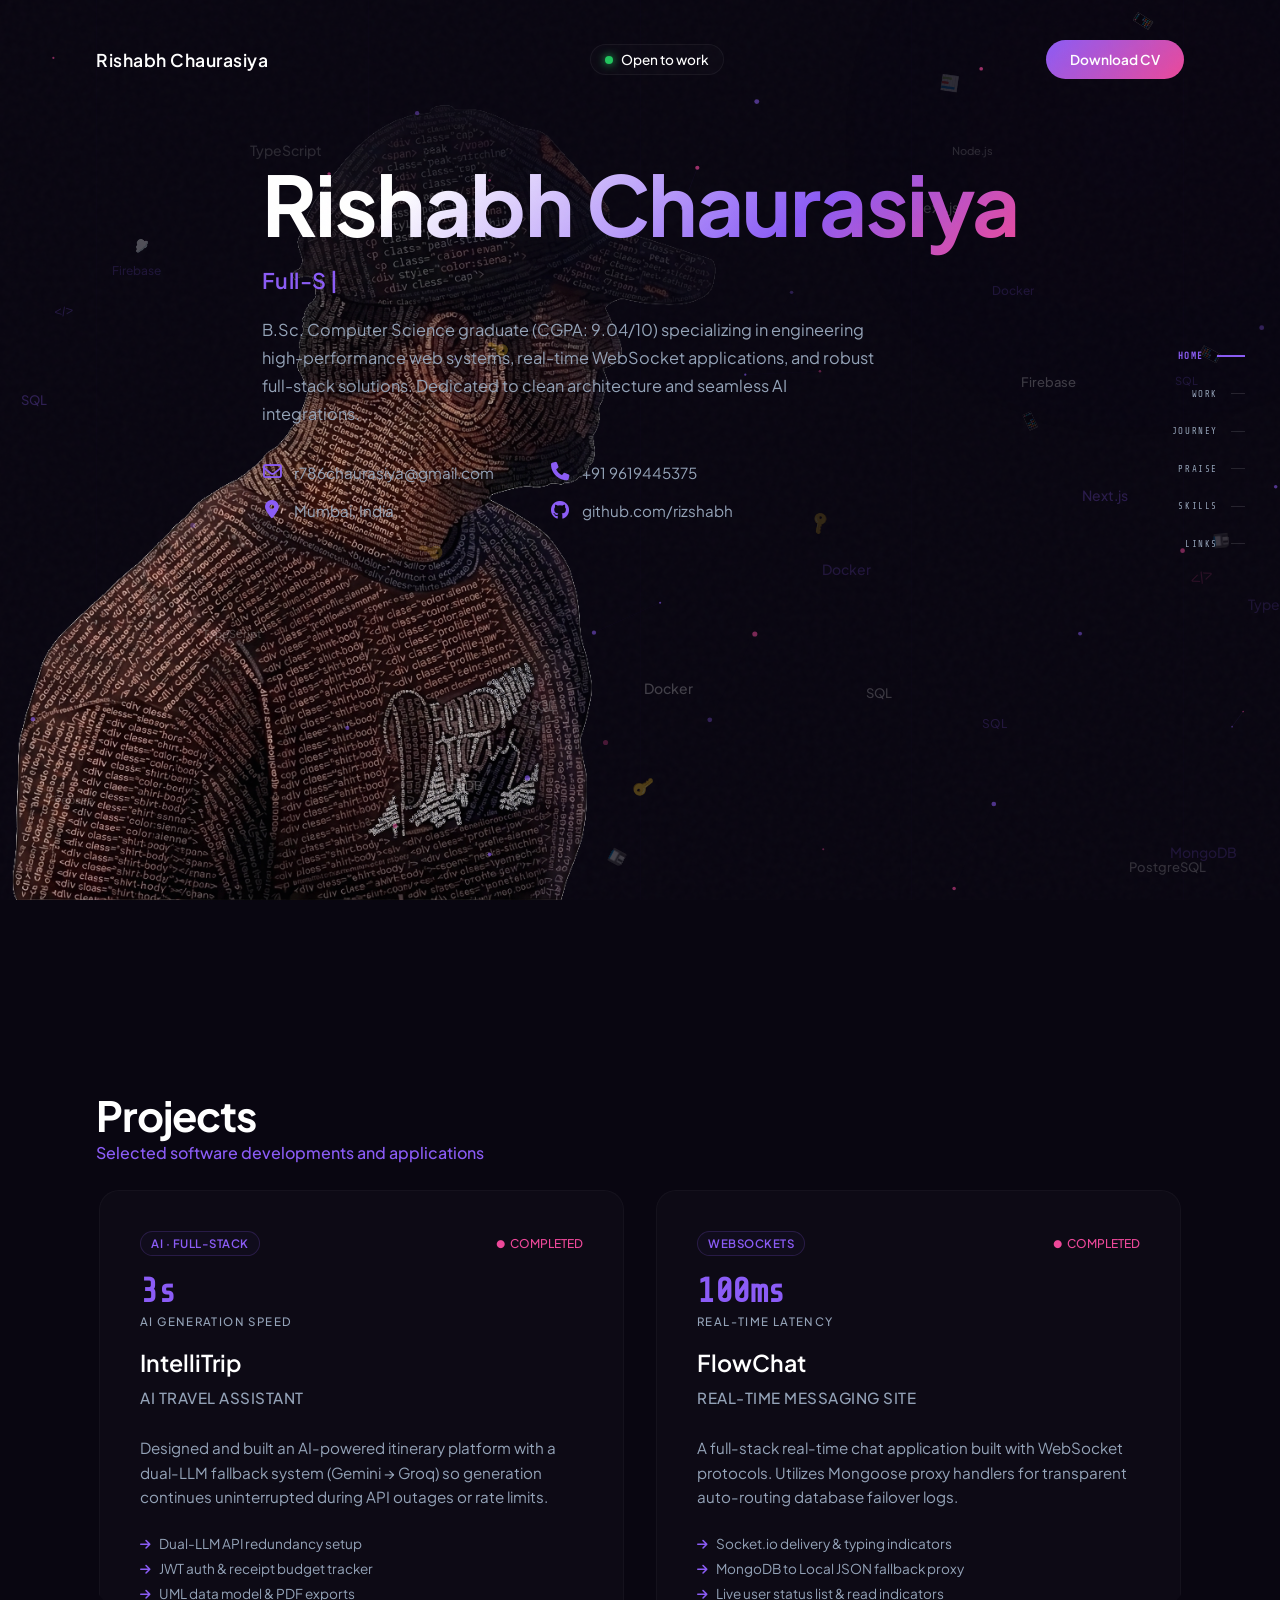
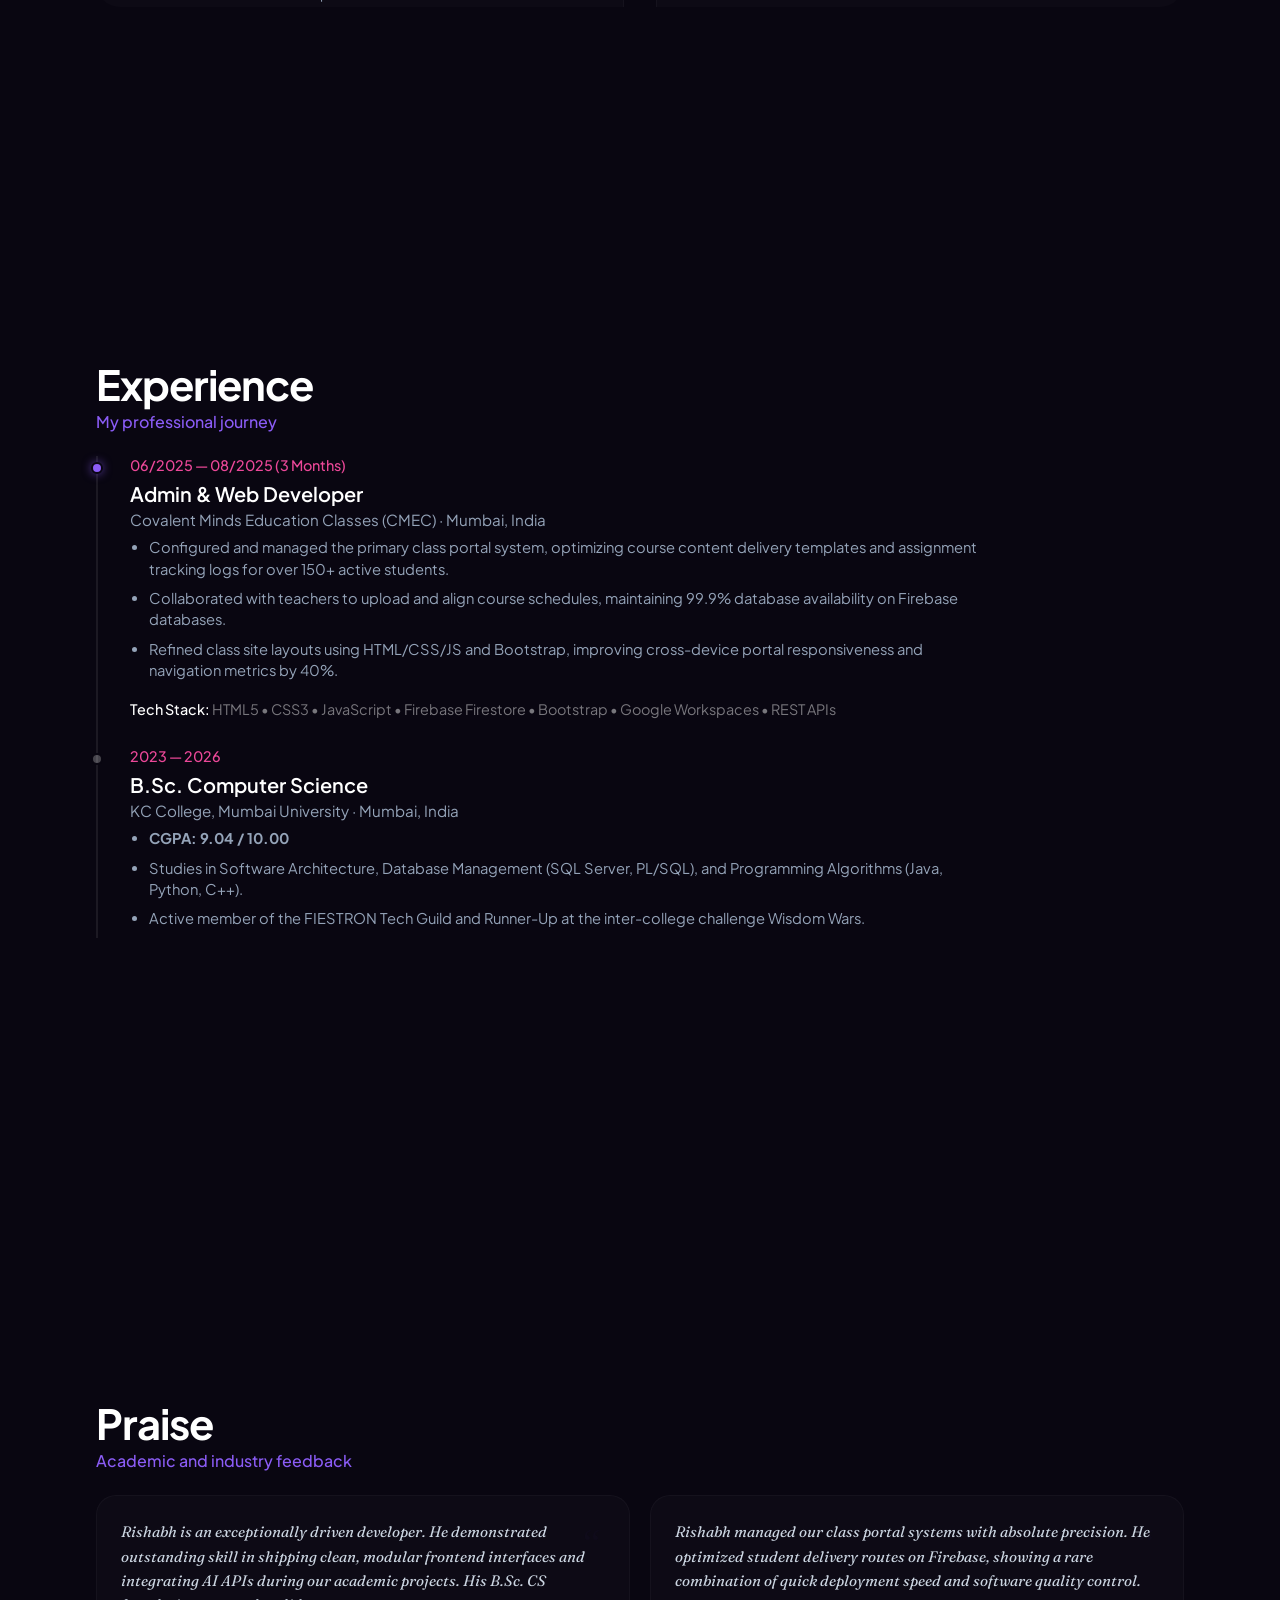
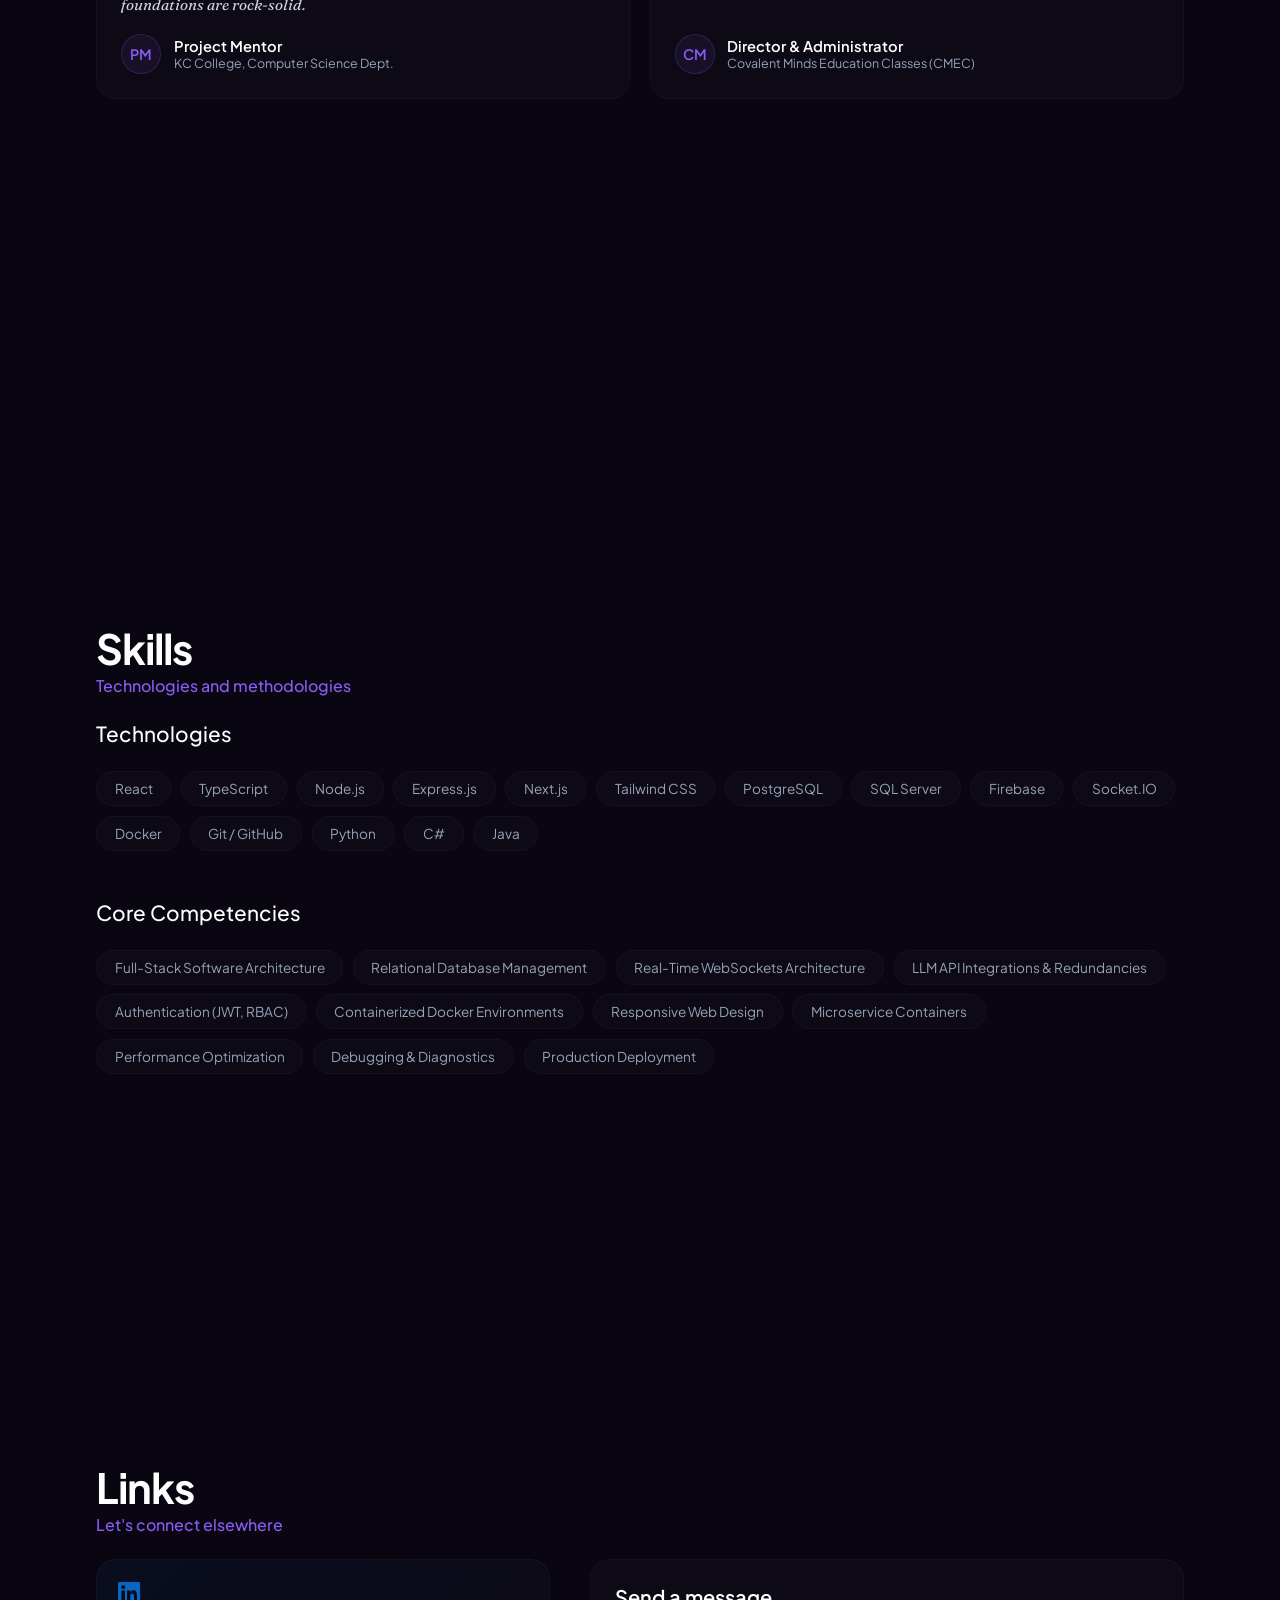
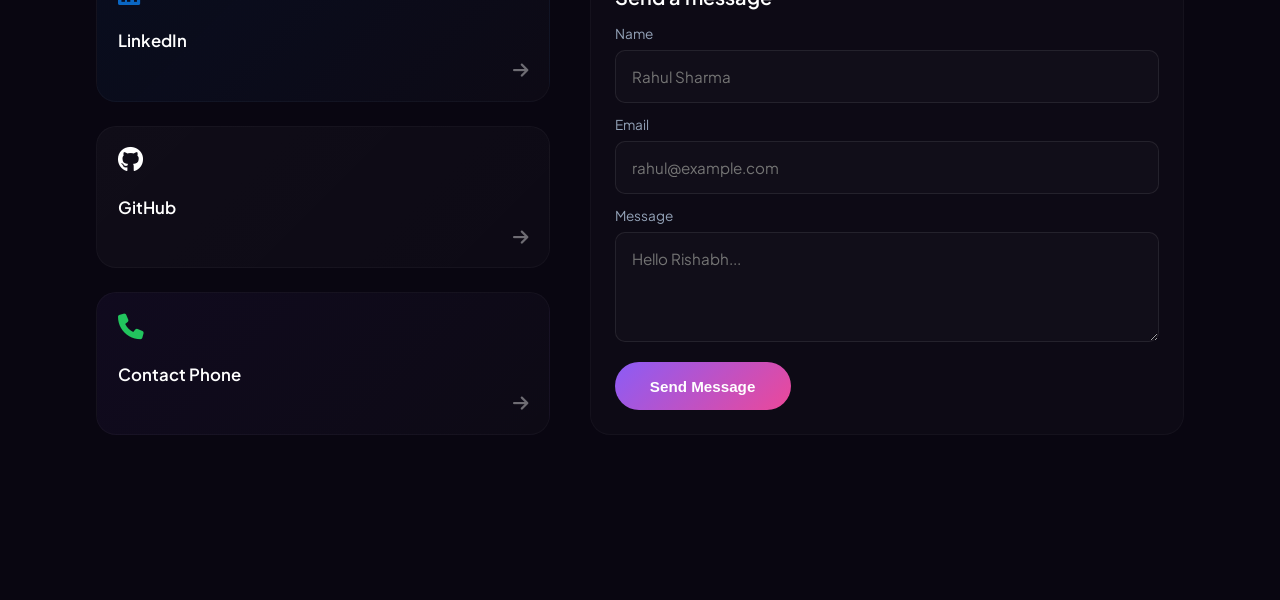
==== commit 604db82d: "feat: improve responsiveness of header and intro loader elements" ====
--- a/index.html
+++ b/index.html
@@ -15,7 +15,7 @@
   <link rel="stylesheet" href="https://cdnjs.cloudflare.com/ajax/libs/font-awesome/6.4.0/css/all.min.css">
   
   <!-- Core Stylesheet -->
-  <link rel="stylesheet" href="style.css?v=16.0">
+  <link rel="stylesheet" href="style.css?v=17.0">
 </head>
 <body>
 
--- a/style.css
+++ b/style.css
@@ -1804,10 +1804,28 @@
     padding: 0 2rem;
   }
   header {
-    padding: 1.5rem 2rem;
+    position: static;
+    flex-direction: column;
+    gap: 0.8rem;
+    padding: 1.5rem 1rem;
+    align-items: center;
+    text-align: center;
+    width: 100%;
     max-width: 100%;
-    left: 0;
-    right: 0;
+  }
+  .logo {
+    font-size: 1.25rem;
+  }
+  .status {
+    font-size: 0.8rem;
+    padding: 5px 12px;
+  }
+  .btn-download {
+    font-size: 0.8rem;
+    padding: 0.6rem 1.2rem;
+    width: 100%;
+    max-width: 220px;
+    text-align: center;
   }
 
   body.loaded #hologram-background {
@@ -1904,18 +1922,34 @@
   /* Loader mobile refinement */
   .loader-content {
     flex-direction: column-reverse;
-    gap: 3rem;
+    gap: clamp(1.5rem, 5vw, 3rem);
+    width: 95%;
     max-width: 480px;
     text-align: center;
+  }
+  .loader-left {
+    width: 100%;
   }
   .loader-right {
     padding-left: 0;
     border-left: none;
     align-items: center;
+    width: 100%;
   }
   .loader-name {
-    font-size: 2.5rem;
-  }
+    font-size: clamp(2rem, 8vw, 3rem);
+    text-align: center;
+  }
+  .loader-terminal {
+    padding: 0.8rem 0;
+  }
+  .loader-terminal .loader-line {
+    padding: 0 0.8rem;
+    font-size: clamp(0.6rem, 3.2vw, 0.78rem);
+  }
+  .loader-terminal .loader-line:first-of-type { padding-top: 0.8rem; }
+  .loader-terminal .loader-line:last-of-type  { padding-bottom: 0.8rem; }
+  
   body.loading #hologram-background {
     left: 50%;
     bottom: 0;
@@ -1980,16 +2014,14 @@
     padding: 0 1.5rem;
   }
   header {
-    padding: 1.2rem 1.5rem;
-    flex-wrap: wrap;
-    gap: 0.8rem;
-    position: static;
+    padding: 1.2rem 1rem;
+    gap: 0.6rem;
   }
   .logo {
-    font-size: 1rem;
+    font-size: 1.15rem;
   }
   .btn-download {
-    padding: 0.6rem 1.1rem;
+    padding: 0.55rem 1.1rem;
     font-size: 0.8rem;
   }
   .hero-section {
@@ -2052,10 +2084,10 @@
     text-align: center;
   }
   .loader-name {
-    font-size: 2rem;
+    font-size: clamp(1.8rem, 9vw, 2.2rem);
   }
   .loader-line {
-    font-size: 0.75rem;
+    font-size: clamp(0.55rem, 3.4vw, 0.72rem);
   }
   .bottom-nav-container {
     bottom: 1rem;
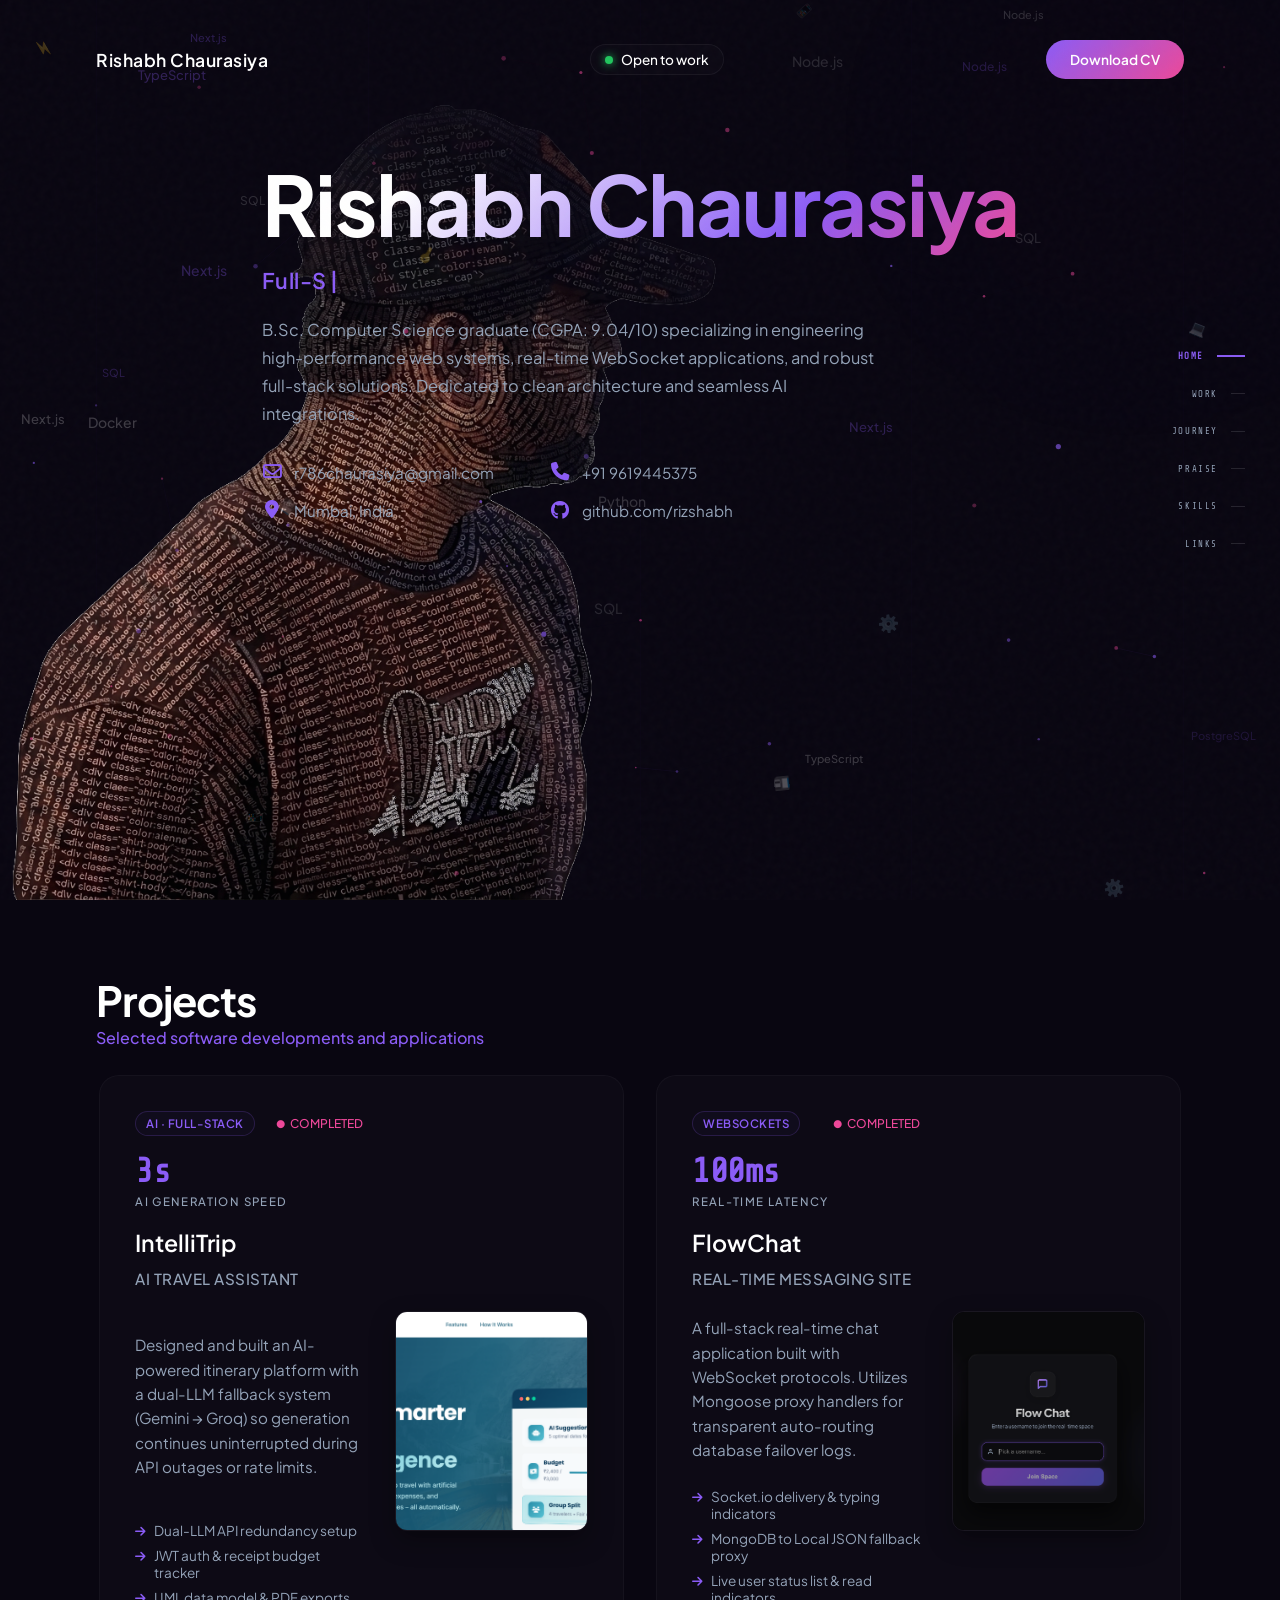
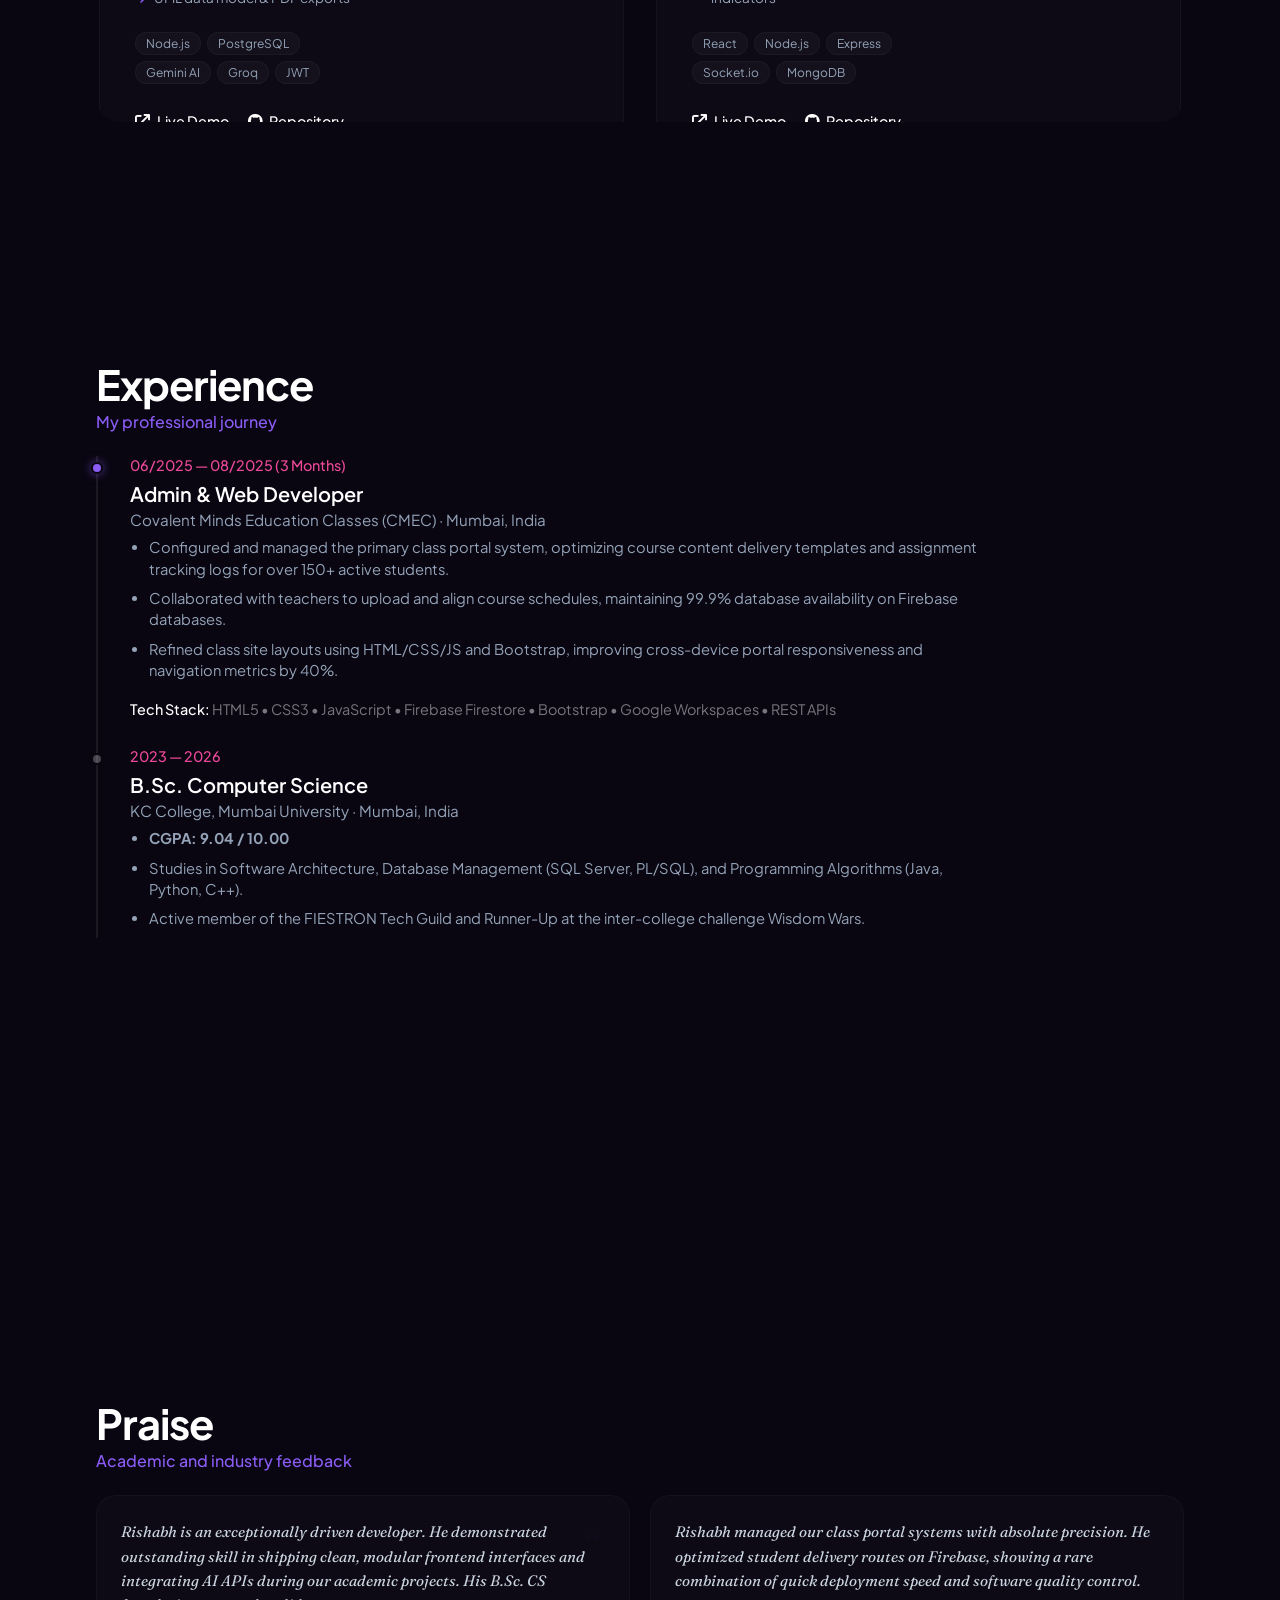
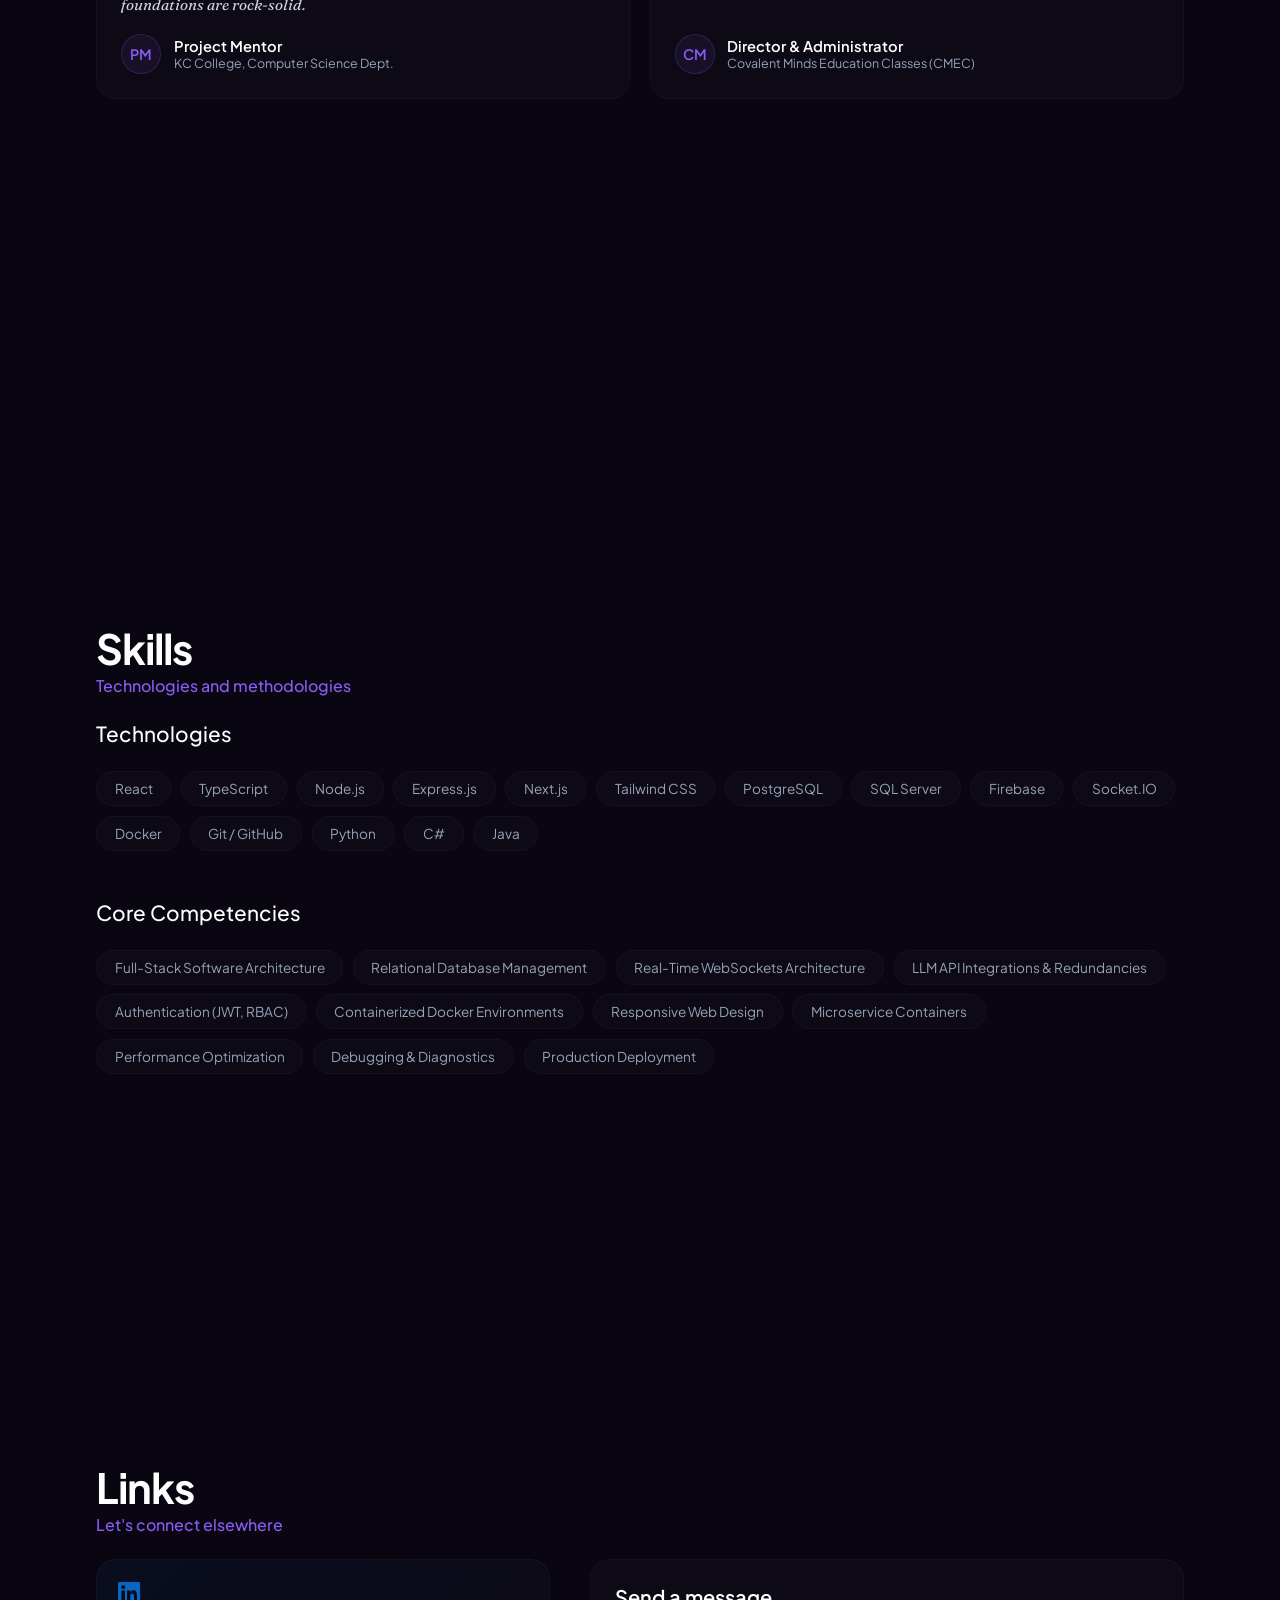
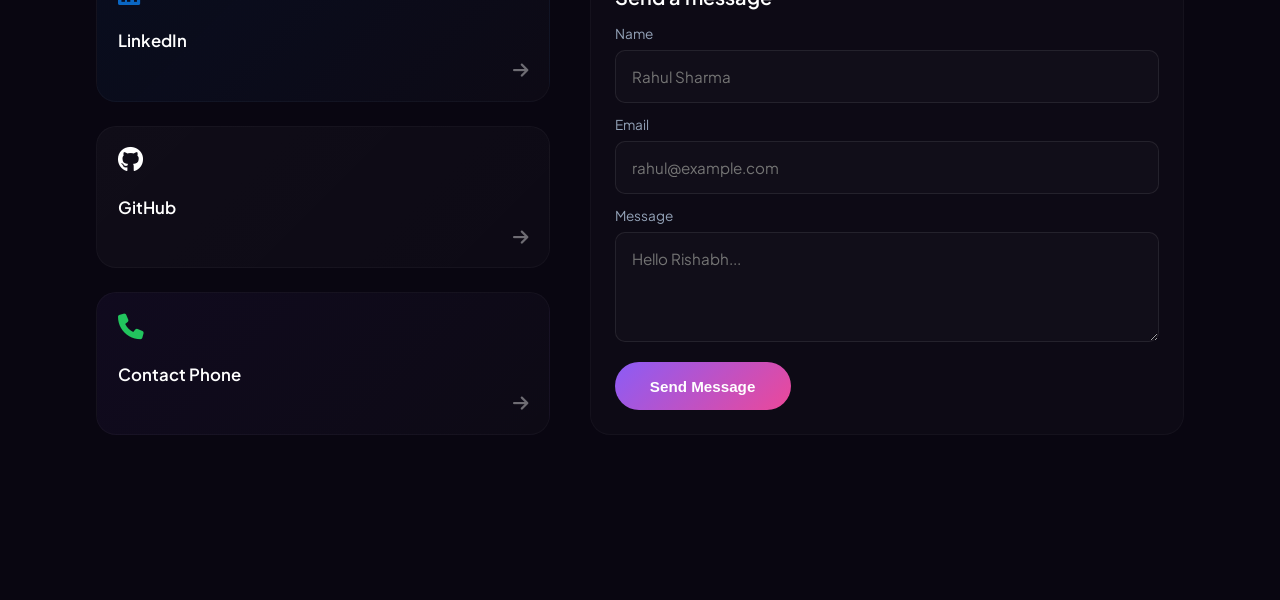
==== commit c5a26837: "feat: add project screenshots to IntelliTrip, FlowChat and Accredian bento cards" ====
--- a/index.html
+++ b/index.html
@@ -15,7 +15,7 @@
   <link rel="stylesheet" href="https://cdnjs.cloudflare.com/ajax/libs/font-awesome/6.4.0/css/all.min.css">
   
   <!-- Core Stylesheet -->
-  <link rel="stylesheet" href="style.css?v=17.0">
+  <link rel="stylesheet" href="style.css?v=18.0">
 </head>
 <body>
 
@@ -175,100 +175,115 @@
             
             <!-- PROJECT 01: INTELLITRIP (Large Bento Card) -->
             <div class="project-card large">
-              <div class="project-meta">
-                <span class="project-tag">AI · Full-Stack</span>
-                <span class="project-status">COMPLETED</span>
-              </div>
-              
-              <div class="project-metric">3s</div>
-              <div class="project-metric-label">AI Generation Speed</div>
-              
-              <h3>IntelliTrip</h3>
-              <p class="project-sub">AI Travel Assistant</p>
-              <p class="project-desc">Designed and built an AI-powered itinerary platform with a dual-LLM fallback system (Gemini → Groq) so generation continues uninterrupted during API outages or rate limits.</p>
-              
-              <div class="project-feats">
-                <div class="project-feat"><i class="fa-solid fa-arrow-right"></i> Dual-LLM API redundancy setup</div>
-                <div class="project-feat"><i class="fa-solid fa-arrow-right"></i> JWT auth &amp; receipt budget tracker</div>
-                <div class="project-feat"><i class="fa-solid fa-arrow-right"></i> UML data model &amp; PDF exports</div>
-              </div>
-              
-              <div class="project-stack">
-                <span class="stack-tag">Node.js</span>
-                <span class="stack-tag">PostgreSQL</span>
-                <span class="stack-tag">Gemini AI</span>
-                <span class="stack-tag">Groq</span>
-                <span class="stack-tag">JWT</span>
-              </div>
-              
-              <div class="project-links">
-                <a href="https://intellitrip-3yzx.onrender.com/index.html" target="_blank" class="project-link"><i class="fa-solid fa-arrow-up-right-from-square"></i> Live Demo</a>
-                <a href="https://github.com/rizshabh" target="_blank" class="project-link"><i class="fa-brands fa-github"></i> Repository</a>
+              <div class="project-card-content">
+                <div class="project-meta">
+                  <span class="project-tag">AI · Full-Stack</span>
+                  <span class="project-status">COMPLETED</span>
+                </div>
+                
+                <div class="project-metric">3s</div>
+                <div class="project-metric-label">AI Generation Speed</div>
+                
+                <h3>IntelliTrip</h3>
+                <p class="project-sub">AI Travel Assistant</p>
+                <p class="project-desc">Designed and built an AI-powered itinerary platform with a dual-LLM fallback system (Gemini → Groq) so generation continues uninterrupted during API outages or rate limits.</p>
+                
+                <div class="project-feats">
+                  <div class="project-feat"><i class="fa-solid fa-arrow-right"></i> Dual-LLM API redundancy setup</div>
+                  <div class="project-feat"><i class="fa-solid fa-arrow-right"></i> JWT auth &amp; receipt budget tracker</div>
+                  <div class="project-feat"><i class="fa-solid fa-arrow-right"></i> UML data model &amp; PDF exports</div>
+                </div>
+                
+                <div class="project-stack">
+                  <span class="stack-tag">Node.js</span>
+                  <span class="stack-tag">PostgreSQL</span>
+                  <span class="stack-tag">Gemini AI</span>
+                  <span class="stack-tag">Groq</span>
+                  <span class="stack-tag">JWT</span>
+                </div>
+                
+                <div class="project-links">
+                  <a href="https://intellitrip-3yzx.onrender.com/index.html" target="_blank" class="project-link"><i class="fa-solid fa-arrow-up-right-from-square"></i> Live Demo</a>
+                  <a href="https://github.com/rizshabh" target="_blank" class="project-link"><i class="fa-brands fa-github"></i> Repository</a>
+                </div>
+              </div>
+              <div class="project-card-image">
+                <img src="intellitrip.png" alt="IntelliTrip Screen">
               </div>
             </div>
 
             <!-- PROJECT 02: FLOWCHAT (Large Bento Card) -->
             <div class="project-card large">
-              <div class="project-meta">
-                <span class="project-tag">WebSockets</span>
-                <span class="project-status">COMPLETED</span>
-              </div>
-              
-              <div class="project-metric">100ms</div>
-              <div class="project-metric-label">Real-Time Latency</div>
-              
-              <h3>FlowChat</h3>
-              <p class="project-sub">Real-Time Messaging Site</p>
-              <p class="project-desc">A full-stack real-time chat application built with WebSocket protocols. Utilizes Mongoose proxy handlers for transparent auto-routing database failover logs.</p>
-              
-              <div class="project-feats">
-                <div class="project-feat"><i class="fa-solid fa-arrow-right"></i> Socket.io delivery &amp; typing indicators</div>
-                <div class="project-feat"><i class="fa-solid fa-arrow-right"></i> MongoDB to Local JSON fallback proxy</div>
-                <div class="project-feat"><i class="fa-solid fa-arrow-right"></i> Live user status list &amp; read indicators</div>
-              </div>
-              
-              <div class="project-stack">
-                <span class="stack-tag">React</span>
-                <span class="stack-tag">Node.js</span>
-                <span class="stack-tag">Express</span>
-                <span class="stack-tag">Socket.io</span>
-                <span class="stack-tag">MongoDB</span>
-              </div>
-              
-              <div class="project-links">
-                <a href="https://flow-chat-omega.vercel.app/" target="_blank" class="project-link"><i class="fa-solid fa-arrow-up-right-from-square"></i> Live Demo</a>
-                <a href="https://github.com/rizshabh/flow-chat" target="_blank" class="project-link"><i class="fa-brands fa-github"></i> Repository</a>
+              <div class="project-card-content">
+                <div class="project-meta">
+                  <span class="project-tag">WebSockets</span>
+                  <span class="project-status">COMPLETED</span>
+                </div>
+                
+                <div class="project-metric">100ms</div>
+                <div class="project-metric-label">Real-Time Latency</div>
+                
+                <h3>FlowChat</h3>
+                <p class="project-sub">Real-Time Messaging Site</p>
+                <p class="project-desc">A full-stack real-time chat application built with WebSocket protocols. Utilizes Mongoose proxy handlers for transparent auto-routing database failover logs.</p>
+                
+                <div class="project-feats">
+                  <div class="project-feat"><i class="fa-solid fa-arrow-right"></i> Socket.io delivery &amp; typing indicators</div>
+                  <div class="project-feat"><i class="fa-solid fa-arrow-right"></i> MongoDB to Local JSON fallback proxy</div>
+                  <div class="project-feat"><i class="fa-solid fa-arrow-right"></i> Live user status list &amp; read indicators</div>
+                </div>
+                
+                <div class="project-stack">
+                  <span class="stack-tag">React</span>
+                  <span class="stack-tag">Node.js</span>
+                  <span class="stack-tag">Express</span>
+                  <span class="stack-tag">Socket.io</span>
+                  <span class="stack-tag">MongoDB</span>
+                </div>
+                
+                <div class="project-links">
+                  <a href="https://flow-chat-omega.vercel.app/" target="_blank" class="project-link"><i class="fa-solid fa-arrow-up-right-from-square"></i> Live Demo</a>
+                  <a href="https://github.com/rizshabh/flow-chat" target="_blank" class="project-link"><i class="fa-brands fa-github"></i> Repository</a>
+                </div>
+              </div>
+              <div class="project-card-image">
+                <img src="flowchat.png" alt="FlowChat Screen">
               </div>
             </div>
 
             <!-- PROJECT 03: ACCREDIAN ENTERPRISE (Medium Bento Card) -->
             <div class="project-card medium">
-              <div class="project-meta">
-                <span class="project-tag">Next.js 14</span>
-                <span class="project-status">COMPLETED</span>
-              </div>
-              
-              <div class="project-metric">95%</div>
-              <div class="project-metric-label">User Adoption Rate</div>
-              
-              <h3>Accredian Enterprise</h3>
-              <p class="project-sub">Full-Stack Landing Page</p>
-              <p class="project-desc">Shipped a production-ready responsive landing portal. Structured with Next.js App Router modular components and lead capture REST endpoints.</p>
-              
-              <div class="project-feats">
-                <div class="project-feat"><i class="fa-solid fa-arrow-right"></i> Next.js 14 App Router layout structure</div>
-                <div class="project-feat"><i class="fa-solid fa-arrow-right"></i> Lead capture POST route API endpoint</div>
-              </div>
-              
-              <div class="project-stack">
-                <span class="stack-tag">Next.js 14</span>
-                <span class="stack-tag">TypeScript</span>
-                <span class="stack-tag">Tailwind CSS</span>
-              </div>
-              
-              <div class="project-links">
-                <a href="https://accredian-enterprise-three.vercel.app" target="_blank" class="project-link"><i class="fa-solid fa-arrow-up-right-from-square"></i> Live Demo</a>
-                <a href="https://github.com/rizshabh" target="_blank" class="project-link"><i class="fa-brands fa-github"></i> Repository</a>
+              <div class="project-card-content">
+                <div class="project-meta">
+                  <span class="project-tag">Next.js 14</span>
+                  <span class="project-status">COMPLETED</span>
+                </div>
+                
+                <div class="project-metric">95%</div>
+                <div class="project-metric-label">User Adoption Rate</div>
+                
+                <h3>Accredian Enterprise</h3>
+                <p class="project-sub">Full-Stack Landing Page</p>
+                <p class="project-desc">Shipped a production-ready responsive landing portal. Structured with Next.js App Router modular components and lead capture REST endpoints.</p>
+                
+                <div class="project-feats">
+                  <div class="project-feat"><i class="fa-solid fa-arrow-right"></i> Next.js 14 App Router layout structure</div>
+                  <div class="project-feat"><i class="fa-solid fa-arrow-right"></i> Lead capture POST route API endpoint</div>
+                </div>
+                
+                <div class="project-stack">
+                  <span class="stack-tag">Next.js 14</span>
+                  <span class="stack-tag">TypeScript</span>
+                  <span class="stack-tag">Tailwind CSS</span>
+                </div>
+                
+                <div class="project-links">
+                  <a href="https://accredian-enterprise-three.vercel.app" target="_blank" class="project-link"><i class="fa-solid fa-arrow-up-right-from-square"></i> Live Demo</a>
+                  <a href="https://github.com/rizshabh" target="_blank" class="project-link"><i class="fa-brands fa-github"></i> Repository</a>
+                </div>
+              </div>
+              <div class="project-card-image">
+                <img src="accredian.png" alt="Accredian Enterprise Screen">
               </div>
             </div>
 
--- a/style.css
+++ b/style.css
@@ -998,7 +998,7 @@
 
 /* ── PROJECTS SCROLL CONTAINER ── */
 .projects-scroll-container {
-  max-height: 420px;
+  max-height: 650px;
   overflow-y: auto;
   padding: 0.2rem 0.2rem 1rem 0.2rem;
   border-radius: 24px;
@@ -1021,7 +1021,7 @@
   background: var(--bg-panel);
   border: 1px solid var(--border-muted);
   border-radius: 20px;
-  padding: 2.5rem;
+  padding: 2.2rem;
   transition: all 0.4s cubic-bezier(0.16, 1, 0.3, 1);
   position: relative;
   overflow: hidden;
@@ -1032,12 +1032,53 @@
   transform: perspective(1000px);
 }
 
-/* Bento Card column Spans */
+/* Bento Card column Spans & Layouts */
 .project-card.large {
   grid-column: span 3;
+  display: flex;
+  flex-direction: row;
+  gap: 2rem;
+  align-items: center;
 }
 .project-card.medium {
   grid-column: span 2;
+  display: flex;
+  flex-direction: column;
+  gap: 1.5rem;
+}
+.project-card-content {
+  flex: 1.2;
+  display: flex;
+  flex-direction: column;
+  height: 100%;
+  justify-content: space-between;
+}
+.project-card-image {
+  flex: 1;
+  border-radius: 12px;
+  overflow: hidden;
+  border: 1px solid rgba(255, 255, 255, 0.05);
+  box-shadow: 0 10px 25px rgba(0, 0, 0, 0.35);
+  transition: all 0.4s ease;
+  height: 220px;
+  display: flex;
+}
+.project-card.medium .project-card-image {
+  height: 160px;
+}
+.project-card-image img {
+  width: 100%;
+  height: 100%;
+  object-fit: cover;
+  object-position: top center;
+  transition: all 0.5s ease;
+}
+.project-card:hover .project-card-image {
+  border-color: var(--primary-violet);
+  box-shadow: 0 15px 30px rgba(139, 92, 246, 0.15);
+}
+.project-card:hover .project-card-image img {
+  transform: scale(1.04);
 }
 
 .project-card:hover {
@@ -1869,6 +1910,12 @@
   .project-card.large,
   .project-card.medium {
     grid-column: span 1 !important;
+    flex-direction: column !important;
+    gap: 1.5rem;
+  }
+  .project-card-image {
+    height: 180px !important;
+    width: 100% !important;
   }
   .praise-grid {
     grid-template-columns: 1fr;
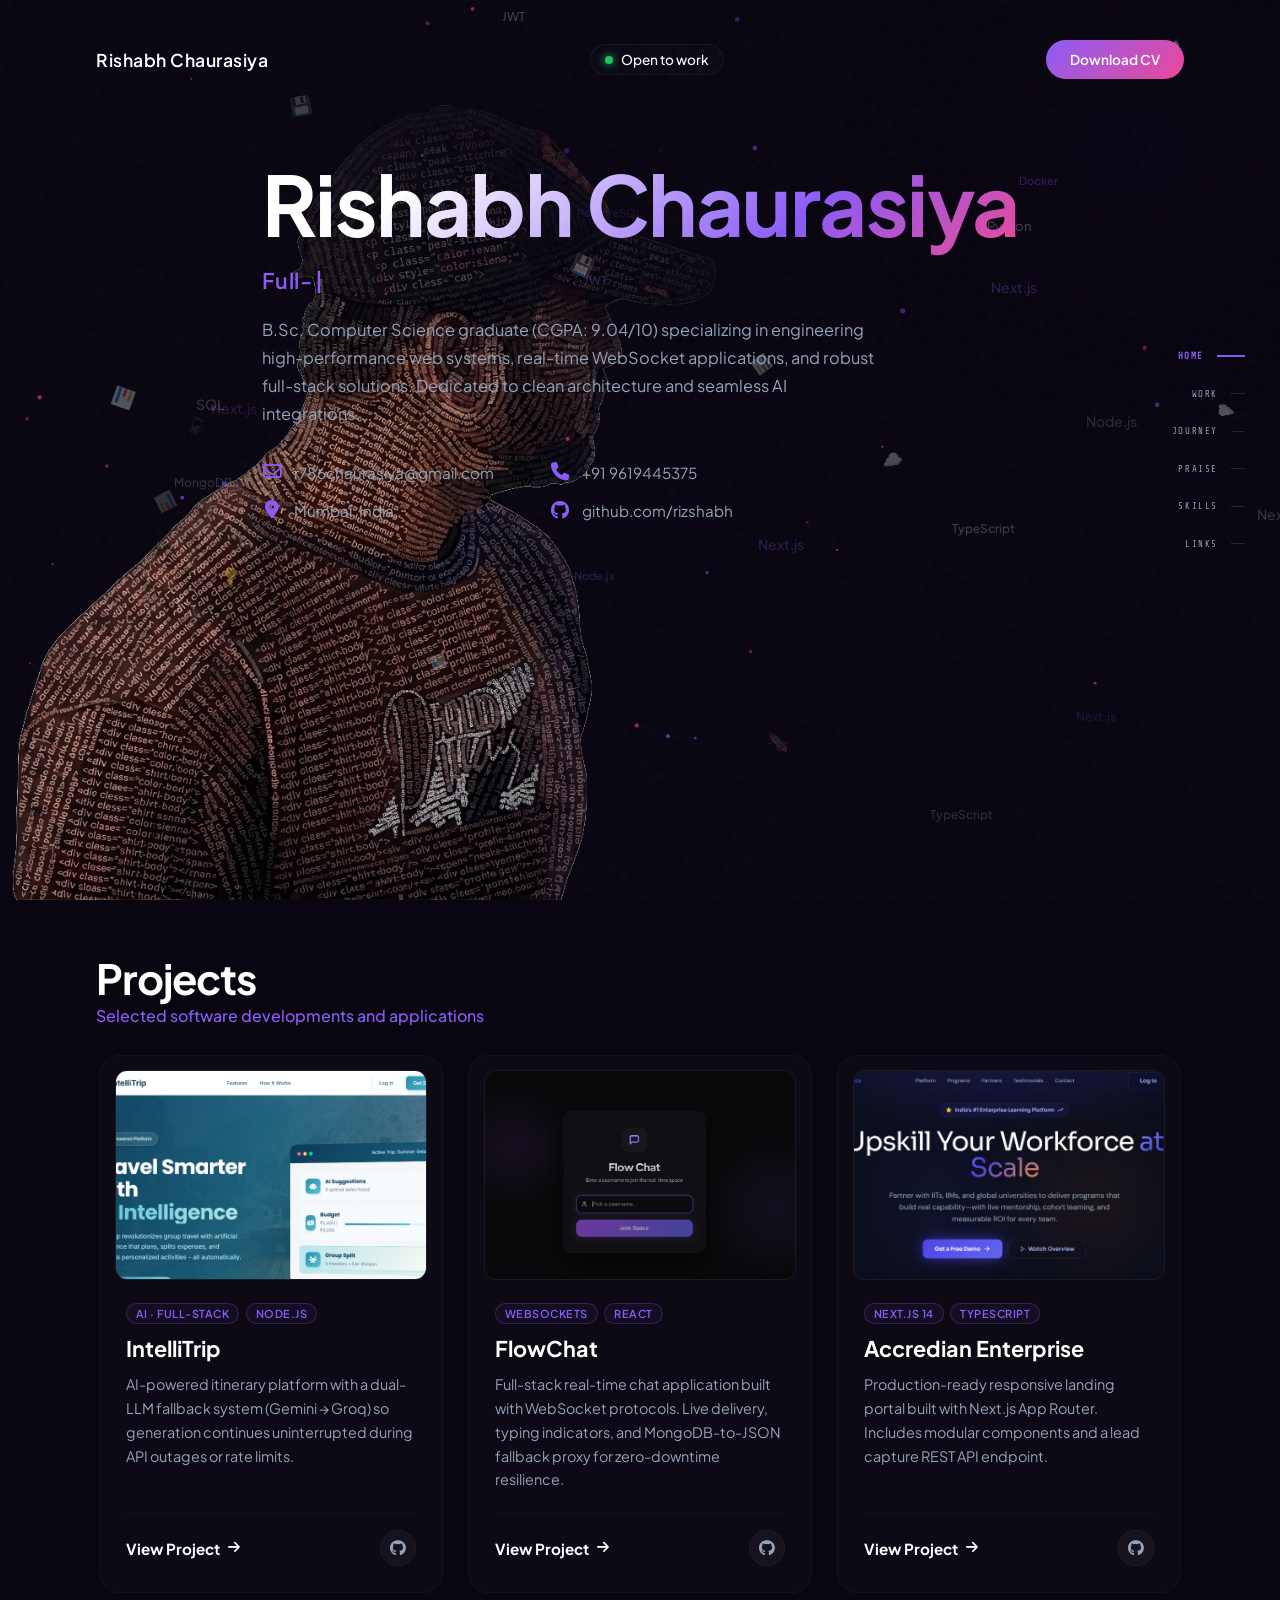
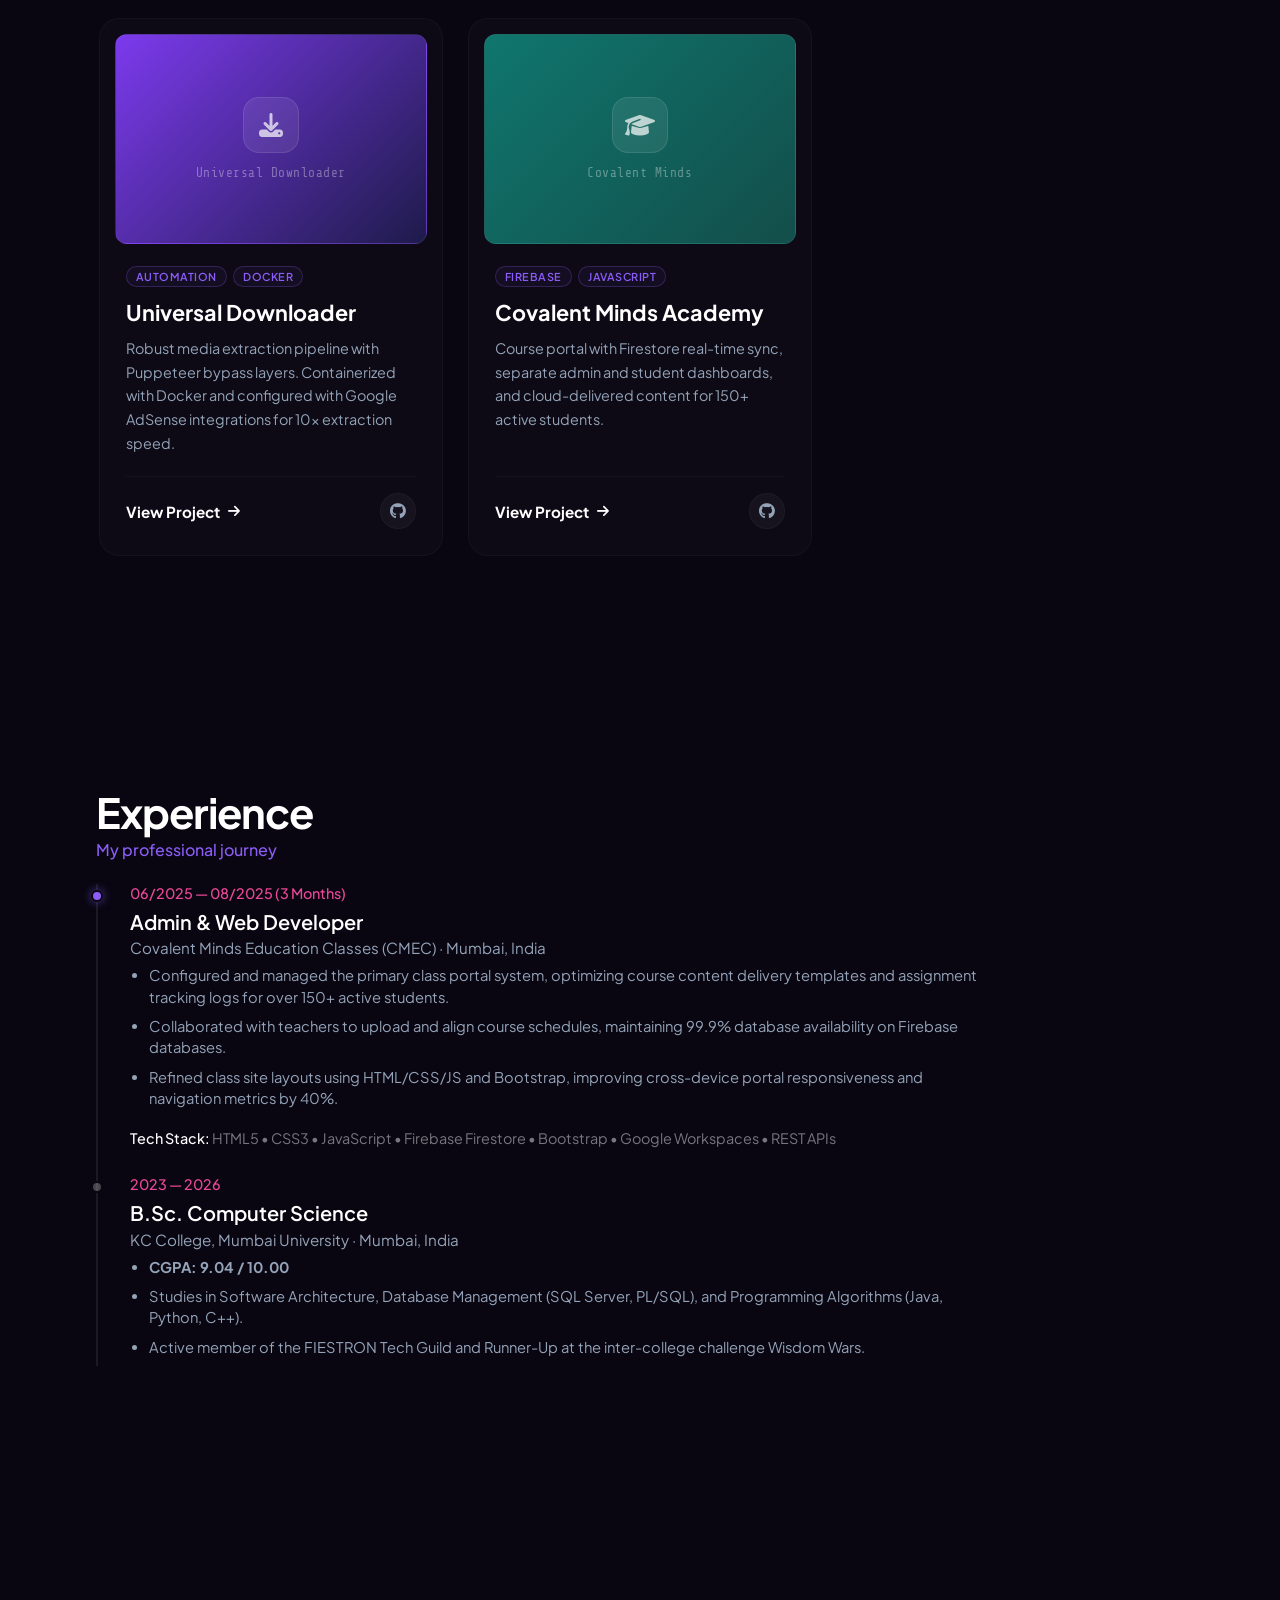
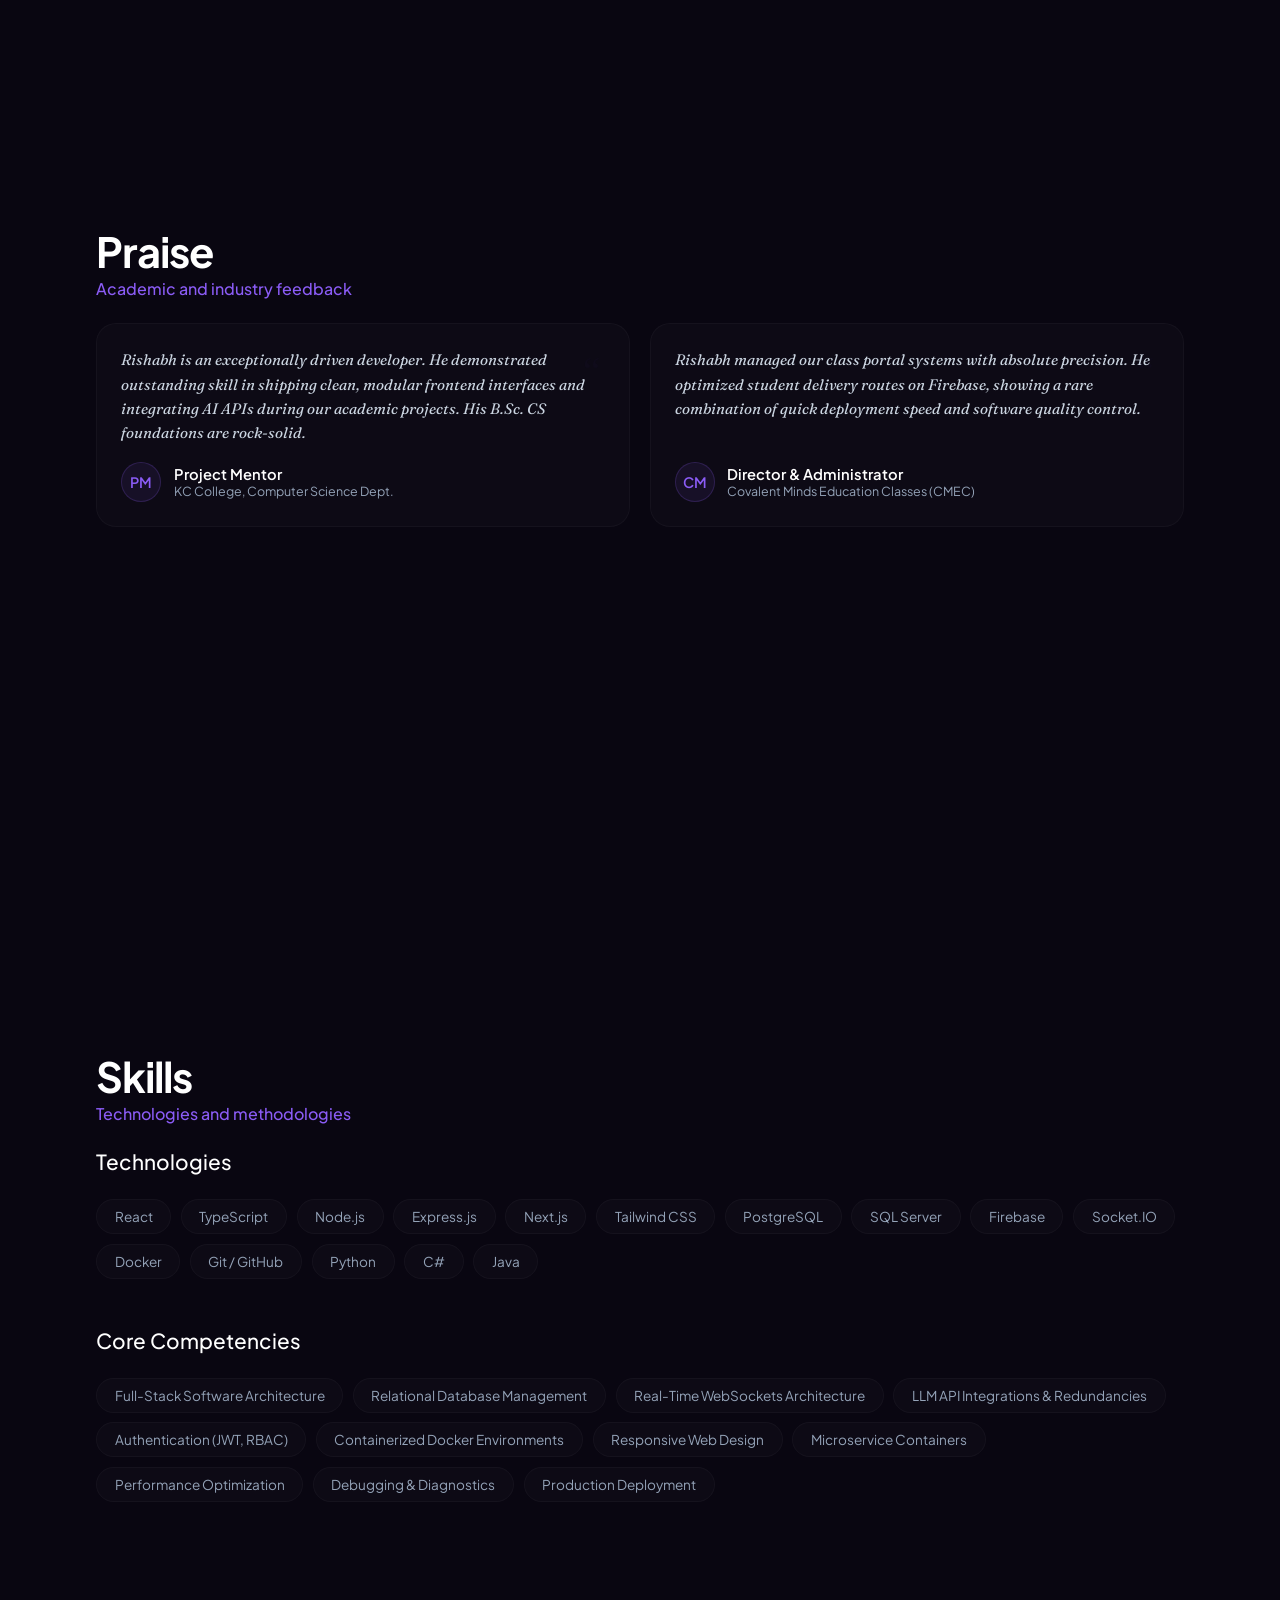
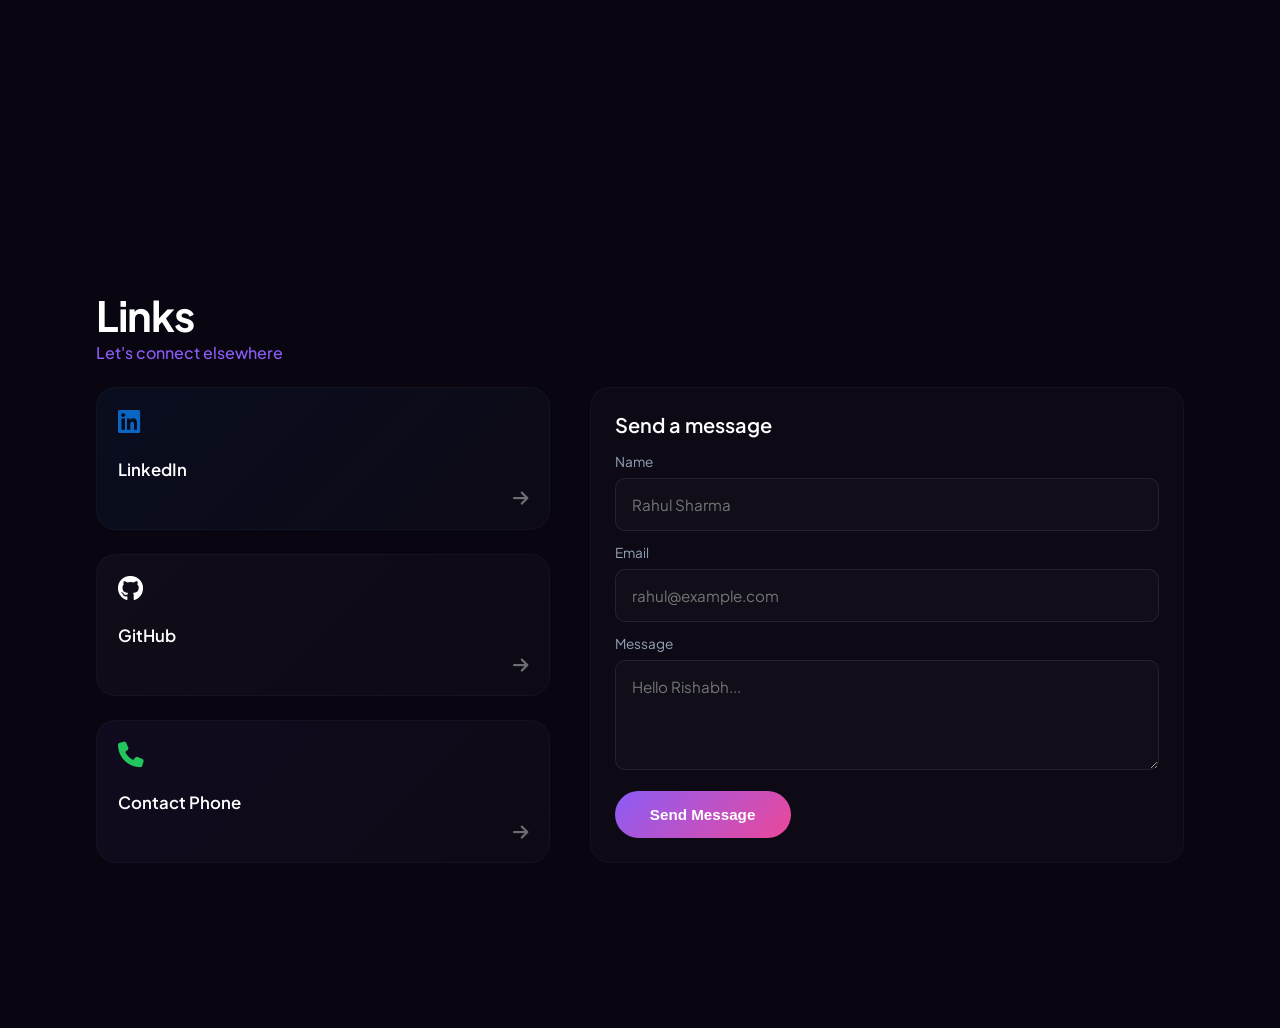
==== commit b8bda85e: "feat: redesign project cards — screenshot preview top, title, desc, View Project arrow, GitHub icon" ====
--- a/index.html
+++ b/index.html
@@ -15,7 +15,7 @@
   <link rel="stylesheet" href="https://cdnjs.cloudflare.com/ajax/libs/font-awesome/6.4.0/css/all.min.css">
   
   <!-- Core Stylesheet -->
-  <link rel="stylesheet" href="style.css?v=18.0">
+  <link rel="stylesheet" href="style.css?v=19.0">
 </head>
 <body>
 
@@ -169,182 +169,104 @@
           <div class="page-subtitle">Selected software developments and applications</div>
         </div>
 
-        <!-- Scrollable Bento Container -->
+        <!-- Projects Grid -->
         <div class="projects-scroll-container fade-target-delayed">
           <div class="projects-grid">
-            
-            <!-- PROJECT 01: INTELLITRIP (Large Bento Card) -->
-            <div class="project-card large">
-              <div class="project-card-content">
-                <div class="project-meta">
+
+            <!-- PROJECT 01: INTELLITRIP -->
+            <div class="project-card">
+              <div class="project-card-preview">
+                <img src="intellitrip.png" alt="IntelliTrip">
+              </div>
+              <div class="project-card-body">
+                <div class="project-card-tags">
                   <span class="project-tag">AI · Full-Stack</span>
-                  <span class="project-status">COMPLETED</span>
-                </div>
-                
-                <div class="project-metric">3s</div>
-                <div class="project-metric-label">AI Generation Speed</div>
-                
-                <h3>IntelliTrip</h3>
-                <p class="project-sub">AI Travel Assistant</p>
-                <p class="project-desc">Designed and built an AI-powered itinerary platform with a dual-LLM fallback system (Gemini → Groq) so generation continues uninterrupted during API outages or rate limits.</p>
-                
-                <div class="project-feats">
-                  <div class="project-feat"><i class="fa-solid fa-arrow-right"></i> Dual-LLM API redundancy setup</div>
-                  <div class="project-feat"><i class="fa-solid fa-arrow-right"></i> JWT auth &amp; receipt budget tracker</div>
-                  <div class="project-feat"><i class="fa-solid fa-arrow-right"></i> UML data model &amp; PDF exports</div>
-                </div>
-                
-                <div class="project-stack">
-                  <span class="stack-tag">Node.js</span>
-                  <span class="stack-tag">PostgreSQL</span>
-                  <span class="stack-tag">Gemini AI</span>
-                  <span class="stack-tag">Groq</span>
-                  <span class="stack-tag">JWT</span>
-                </div>
-                
-                <div class="project-links">
-                  <a href="https://intellitrip-3yzx.onrender.com/index.html" target="_blank" class="project-link"><i class="fa-solid fa-arrow-up-right-from-square"></i> Live Demo</a>
-                  <a href="https://github.com/rizshabh" target="_blank" class="project-link"><i class="fa-brands fa-github"></i> Repository</a>
-                </div>
-              </div>
-              <div class="project-card-image">
-                <img src="intellitrip.png" alt="IntelliTrip Screen">
-              </div>
-            </div>
-
-            <!-- PROJECT 02: FLOWCHAT (Large Bento Card) -->
-            <div class="project-card large">
-              <div class="project-card-content">
-                <div class="project-meta">
+                  <span class="project-tag">Node.js</span>
+                </div>
+                <h3 class="project-card-title">IntelliTrip</h3>
+                <p class="project-card-desc">AI-powered itinerary platform with a dual-LLM fallback system (Gemini → Groq) so generation continues uninterrupted during API outages or rate limits.</p>
+                <div class="project-card-footer">
+                  <a href="https://intellitrip-3yzx.onrender.com/index.html" target="_blank" class="project-view-link">View Project <i class="fa-solid fa-arrow-right"></i></a>
+                  <a href="https://github.com/rizshabh" target="_blank" class="project-gh-link"><i class="fa-brands fa-github"></i></a>
+                </div>
+              </div>
+            </div>
+
+            <!-- PROJECT 02: FLOWCHAT -->
+            <div class="project-card">
+              <div class="project-card-preview">
+                <img src="flowchat.png" alt="FlowChat">
+              </div>
+              <div class="project-card-body">
+                <div class="project-card-tags">
                   <span class="project-tag">WebSockets</span>
-                  <span class="project-status">COMPLETED</span>
-                </div>
-                
-                <div class="project-metric">100ms</div>
-                <div class="project-metric-label">Real-Time Latency</div>
-                
-                <h3>FlowChat</h3>
-                <p class="project-sub">Real-Time Messaging Site</p>
-                <p class="project-desc">A full-stack real-time chat application built with WebSocket protocols. Utilizes Mongoose proxy handlers for transparent auto-routing database failover logs.</p>
-                
-                <div class="project-feats">
-                  <div class="project-feat"><i class="fa-solid fa-arrow-right"></i> Socket.io delivery &amp; typing indicators</div>
-                  <div class="project-feat"><i class="fa-solid fa-arrow-right"></i> MongoDB to Local JSON fallback proxy</div>
-                  <div class="project-feat"><i class="fa-solid fa-arrow-right"></i> Live user status list &amp; read indicators</div>
-                </div>
-                
-                <div class="project-stack">
-                  <span class="stack-tag">React</span>
-                  <span class="stack-tag">Node.js</span>
-                  <span class="stack-tag">Express</span>
-                  <span class="stack-tag">Socket.io</span>
-                  <span class="stack-tag">MongoDB</span>
-                </div>
-                
-                <div class="project-links">
-                  <a href="https://flow-chat-omega.vercel.app/" target="_blank" class="project-link"><i class="fa-solid fa-arrow-up-right-from-square"></i> Live Demo</a>
-                  <a href="https://github.com/rizshabh/flow-chat" target="_blank" class="project-link"><i class="fa-brands fa-github"></i> Repository</a>
-                </div>
-              </div>
-              <div class="project-card-image">
-                <img src="flowchat.png" alt="FlowChat Screen">
-              </div>
-            </div>
-
-            <!-- PROJECT 03: ACCREDIAN ENTERPRISE (Medium Bento Card) -->
-            <div class="project-card medium">
-              <div class="project-card-content">
-                <div class="project-meta">
+                  <span class="project-tag">React</span>
+                </div>
+                <h3 class="project-card-title">FlowChat</h3>
+                <p class="project-card-desc">Full-stack real-time chat application built with WebSocket protocols. Live delivery, typing indicators, and MongoDB-to-JSON fallback proxy for zero-downtime resilience.</p>
+                <div class="project-card-footer">
+                  <a href="https://flow-chat-omega.vercel.app/" target="_blank" class="project-view-link">View Project <i class="fa-solid fa-arrow-right"></i></a>
+                  <a href="https://github.com/rizshabh/flow-chat" target="_blank" class="project-gh-link"><i class="fa-brands fa-github"></i></a>
+                </div>
+              </div>
+            </div>
+
+            <!-- PROJECT 03: ACCREDIAN ENTERPRISE -->
+            <div class="project-card">
+              <div class="project-card-preview">
+                <img src="accredian.png" alt="Accredian Enterprise">
+              </div>
+              <div class="project-card-body">
+                <div class="project-card-tags">
                   <span class="project-tag">Next.js 14</span>
-                  <span class="project-status">COMPLETED</span>
-                </div>
-                
-                <div class="project-metric">95%</div>
-                <div class="project-metric-label">User Adoption Rate</div>
-                
-                <h3>Accredian Enterprise</h3>
-                <p class="project-sub">Full-Stack Landing Page</p>
-                <p class="project-desc">Shipped a production-ready responsive landing portal. Structured with Next.js App Router modular components and lead capture REST endpoints.</p>
-                
-                <div class="project-feats">
-                  <div class="project-feat"><i class="fa-solid fa-arrow-right"></i> Next.js 14 App Router layout structure</div>
-                  <div class="project-feat"><i class="fa-solid fa-arrow-right"></i> Lead capture POST route API endpoint</div>
-                </div>
-                
-                <div class="project-stack">
-                  <span class="stack-tag">Next.js 14</span>
-                  <span class="stack-tag">TypeScript</span>
-                  <span class="stack-tag">Tailwind CSS</span>
-                </div>
-                
-                <div class="project-links">
-                  <a href="https://accredian-enterprise-three.vercel.app" target="_blank" class="project-link"><i class="fa-solid fa-arrow-up-right-from-square"></i> Live Demo</a>
-                  <a href="https://github.com/rizshabh" target="_blank" class="project-link"><i class="fa-brands fa-github"></i> Repository</a>
-                </div>
-              </div>
-              <div class="project-card-image">
-                <img src="accredian.png" alt="Accredian Enterprise Screen">
-              </div>
-            </div>
-
-            <!-- PROJECT 04: VIDEO DOWNLOADER (Medium Bento Card) -->
-            <div class="project-card medium">
-              <div class="project-meta">
-                <span class="project-tag">Automation</span>
-                <span class="project-status">COMPLETED</span>
-              </div>
-              
-              <div class="project-metric">10x</div>
-              <div class="project-metric-label">Extraction Speed Boost</div>
-              
-              <h3>Universal Downloader</h3>
-              <p class="project-sub">Media Extraction Infrastructure</p>
-              <p class="project-desc">Engineered a robust downloading pipeline with Puppeteer bypass layers. Containerized with Docker and configured with Google AdSense integrations.</p>
-              
-              <div class="project-feats">
-                <div class="project-feat"><i class="fa-solid fa-arrow-right"></i> Puppeteer + yt-dlp multi-tier bypass routing</div>
-                <div class="project-feat"><i class="fa-solid fa-arrow-right"></i> Docker containers cloud deployments</div>
-              </div>
-              
-              <div class="project-stack">
-                <span class="stack-tag">Node.js</span>
-                <span class="stack-tag">Puppeteer</span>
-                <span class="stack-tag">yt-dlp</span>
-                <span class="stack-tag">Docker</span>
-              </div>
-              
-              <div class="project-links">
-                <a href="https://github.com/rizshabh/UniversalDownload" target="_blank" class="project-link"><i class="fa-brands fa-github"></i> Repository</a>
-              </div>
-            </div>
-
-            <!-- PROJECT 05: COVALENT MINDS PORTAL (Medium Bento Card) -->
-            <div class="project-card medium">
-              <div class="project-meta">
-                <span class="project-tag">Firebase</span>
-                <span class="project-status">COMPLETED</span>
-              </div>
-              
-              <div class="project-metric">150+</div>
-              <div class="project-metric-label">Active Portal Students</div>
-              
-              <h3>Covalent Minds Academy</h3>
-              <p class="project-sub">Educational Portal</p>
-              <p class="project-desc">Designed a course portal featuring cloud deliveries. Implemented separate admin and student views with Firestore real-time layout updates.</p>
-              
-              <div class="project-feats">
-                <div class="project-feat"><i class="fa-solid fa-arrow-right"></i> Firestore real-time data sync listeners</div>
-                <div class="project-feat"><i class="fa-solid fa-arrow-right"></i> Dynamic student &amp; admin content dashboards</div>
-              </div>
-              
-              <div class="project-stack">
-                <span class="stack-tag">JavaScript</span>
-                <span class="stack-tag">Firebase</span>
-                <span class="stack-tag">Firestore</span>
-              </div>
-              
-              <div class="project-links">
-                <a href="https://github.com/rizshabh" target="_blank" class="project-link"><i class="fa-brands fa-github"></i> Repository</a>
+                  <span class="project-tag">TypeScript</span>
+                </div>
+                <h3 class="project-card-title">Accredian Enterprise</h3>
+                <p class="project-card-desc">Production-ready responsive landing portal built with Next.js App Router. Includes modular components and a lead capture REST API endpoint.</p>
+                <div class="project-card-footer">
+                  <a href="https://accredian-enterprise-three.vercel.app" target="_blank" class="project-view-link">View Project <i class="fa-solid fa-arrow-right"></i></a>
+                  <a href="https://github.com/rizshabh" target="_blank" class="project-gh-link"><i class="fa-brands fa-github"></i></a>
+                </div>
+              </div>
+            </div>
+
+            <!-- PROJECT 04: UNIVERSAL DOWNLOADER -->
+            <div class="project-card">
+              <div class="project-card-preview project-card-preview--placeholder" style="--ph-color-a: #7c3aed; --ph-color-b: #1e1b4b;">
+                <div class="project-placeholder-icon"><i class="fa-solid fa-download"></i></div>
+                <span class="project-placeholder-label">Universal Downloader</span>
+              </div>
+              <div class="project-card-body">
+                <div class="project-card-tags">
+                  <span class="project-tag">Automation</span>
+                  <span class="project-tag">Docker</span>
+                </div>
+                <h3 class="project-card-title">Universal Downloader</h3>
+                <p class="project-card-desc">Robust media extraction pipeline with Puppeteer bypass layers. Containerized with Docker and configured with Google AdSense integrations for 10× extraction speed.</p>
+                <div class="project-card-footer">
+                  <a href="https://github.com/rizshabh/UniversalDownload" target="_blank" class="project-view-link">View Project <i class="fa-solid fa-arrow-right"></i></a>
+                  <a href="https://github.com/rizshabh/UniversalDownload" target="_blank" class="project-gh-link"><i class="fa-brands fa-github"></i></a>
+                </div>
+              </div>
+            </div>
+
+            <!-- PROJECT 05: COVALENT MINDS ACADEMY -->
+            <div class="project-card">
+              <div class="project-card-preview project-card-preview--placeholder" style="--ph-color-a: #0f766e; --ph-color-b: #134e4a;">
+                <div class="project-placeholder-icon"><i class="fa-solid fa-graduation-cap"></i></div>
+                <span class="project-placeholder-label">Covalent Minds</span>
+              </div>
+              <div class="project-card-body">
+                <div class="project-card-tags">
+                  <span class="project-tag">Firebase</span>
+                  <span class="project-tag">JavaScript</span>
+                </div>
+                <h3 class="project-card-title">Covalent Minds Academy</h3>
+                <p class="project-card-desc">Course portal with Firestore real-time sync, separate admin and student dashboards, and cloud-delivered content for 150+ active students.</p>
+                <div class="project-card-footer">
+                  <a href="https://github.com/rizshabh" target="_blank" class="project-view-link">View Project <i class="fa-solid fa-arrow-right"></i></a>
+                  <a href="https://github.com/rizshabh" target="_blank" class="project-gh-link"><i class="fa-brands fa-github"></i></a>
+                </div>
               </div>
             </div>
 
--- a/style.css
+++ b/style.css
@@ -996,243 +996,184 @@
   font-weight: 500;
 }
 
-/* ── PROJECTS SCROLL CONTAINER ── */
+/* ── PROJECTS GRID ── */
 .projects-scroll-container {
-  max-height: 650px;
-  overflow-y: auto;
-  padding: 0.2rem 0.2rem 1rem 0.2rem;
-  border-radius: 24px;
-  -ms-overflow-style: none;  /* IE and Edge */
-  scrollbar-width: none;  /* Firefox */
-}
-
-/* Hide scrollbar for Chrome, Safari and Opera */
-.projects-scroll-container::-webkit-scrollbar {
-  display: none;
-}
-
+  padding: 0.3rem 0.2rem 1rem;
+}
 .projects-grid {
   display: grid;
-  grid-template-columns: repeat(6, 1fr);
-  gap: 2rem;
-}
-
+  grid-template-columns: repeat(3, 1fr);
+  gap: 1.6rem;
+}
+
+/* ── PROJECT CARD ── */
 .project-card {
   background: var(--bg-panel);
   border: 1px solid var(--border-muted);
   border-radius: 20px;
-  padding: 2.2rem;
-  transition: all 0.4s cubic-bezier(0.16, 1, 0.3, 1);
-  position: relative;
   overflow: hidden;
   display: flex;
   flex-direction: column;
-  height: 100%;
-  transform-style: preserve-3d;
-  transform: perspective(1000px);
-}
-
-/* Bento Card column Spans & Layouts */
-.project-card.large {
-  grid-column: span 3;
-  display: flex;
-  flex-direction: row;
-  gap: 2rem;
-  align-items: center;
-}
-.project-card.medium {
-  grid-column: span 2;
-  display: flex;
-  flex-direction: column;
-  gap: 1.5rem;
-}
-.project-card-content {
-  flex: 1.2;
-  display: flex;
-  flex-direction: column;
-  height: 100%;
-  justify-content: space-between;
-}
-.project-card-image {
-  flex: 1;
+  transition: transform 0.35s cubic-bezier(0.16, 1, 0.3, 1),
+              border-color 0.35s ease,
+              box-shadow 0.35s ease;
+  cursor: default;
+}
+.project-card:hover {
+  transform: translateY(-5px);
+  border-color: rgba(139, 92, 246, 0.35);
+  box-shadow: 0 20px 40px rgba(0, 0, 0, 0.45),
+              0 0 0 1px rgba(139, 92, 246, 0.08);
+}
+
+/* ── SCREENSHOT PREVIEW AREA ── */
+.project-card-preview {
+  margin: 0.9rem 0.9rem 0;
   border-radius: 12px;
   overflow: hidden;
-  border: 1px solid rgba(255, 255, 255, 0.05);
-  box-shadow: 0 10px 25px rgba(0, 0, 0, 0.35);
-  transition: all 0.4s ease;
-  height: 220px;
-  display: flex;
-}
-.project-card.medium .project-card-image {
-  height: 160px;
-}
-.project-card-image img {
+  height: 210px;
+  background: #0d0d14;
+  border: 1px solid rgba(255, 255, 255, 0.06);
+  flex-shrink: 0;
+  position: relative;
+}
+.project-card-preview img {
   width: 100%;
   height: 100%;
   object-fit: cover;
   object-position: top center;
-  transition: all 0.5s ease;
-}
-.project-card:hover .project-card-image {
-  border-color: var(--primary-violet);
-  box-shadow: 0 15px 30px rgba(139, 92, 246, 0.15);
-}
-.project-card:hover .project-card-image img {
+  display: block;
+  transition: transform 0.5s ease;
+}
+.project-card:hover .project-card-preview img {
   transform: scale(1.04);
 }
 
-.project-card:hover {
-  background: var(--bg-panel-hover);
-  border-color: var(--border-hover);
-  box-shadow: 0 15px 30px rgba(0, 0, 0, 0.4), 0 0 20px rgba(139, 92, 246, 0.08);
-}
-
-.project-meta {
-  display: flex;
-  justify-content: space-between;
-  align-items: center;
-  margin-bottom: 1.2rem;
-}
-
+/* Gradient placeholder for cards without screenshots */
+.project-card-preview--placeholder {
+  display: flex;
+  flex-direction: column;
+  align-items: center;
+  justify-content: center;
+  gap: 0.8rem;
+  background: linear-gradient(135deg, var(--ph-color-a, #1e1b4b) 0%, var(--ph-color-b, #0d0d14) 100%);
+}
+.project-placeholder-icon {
+  width: 56px;
+  height: 56px;
+  border-radius: 16px;
+  background: rgba(255, 255, 255, 0.08);
+  display: flex;
+  align-items: center;
+  justify-content: center;
+  font-size: 1.5rem;
+  color: rgba(255, 255, 255, 0.7);
+  border: 1px solid rgba(255, 255, 255, 0.1);
+}
+.project-placeholder-label {
+  font-size: 0.8rem;
+  color: rgba(255, 255, 255, 0.35);
+  font-family: 'Share Tech Mono', monospace;
+  letter-spacing: 0.5px;
+}
+
+/* ── CARD BODY ── */
+.project-card-body {
+  padding: 1.4rem 1.6rem 1.6rem;
+  display: flex;
+  flex-direction: column;
+  flex: 1;
+  gap: 0.7rem;
+}
+
+/* Tech tags row */
+.project-card-tags {
+  display: flex;
+  flex-wrap: wrap;
+  gap: 0.4rem;
+  margin-bottom: 0.1rem;
+}
 .project-tag {
-  font-size: 0.72rem;
+  font-size: 0.68rem;
   font-weight: 600;
   color: var(--primary-violet);
-  border: 1px solid rgba(139, 92, 246, 0.2);
-  padding: 4px 10px;
-  border-radius: 15px;
-  background: rgba(139, 92, 246, 0.03);
+  border: 1px solid rgba(139, 92, 246, 0.25);
+  padding: 3px 9px;
+  border-radius: 20px;
+  background: rgba(139, 92, 246, 0.06);
   text-transform: uppercase;
   letter-spacing: 0.5px;
 }
 
-.project-status {
-  font-size: 0.75rem;
-  color: var(--primary-rose);
-  display: flex;
-  align-items: center;
-  gap: 5px;
-  font-weight: 500;
-}
-.project-status::before {
-  content: '●';
-  font-size: 0.65rem;
-  animation: pulse-dot 1.8s infinite;
-}
-
-@keyframes pulse-dot {
-  0% { opacity: 0.3; }
-  50% { opacity: 1; }
-  100% { opacity: 0.3; }
-}
-
-/* Case Study KPI stats */
-.project-metric {
-  font-size: 2.1rem;
+/* Title */
+.project-card-title {
+  font-size: 1.35rem;
   font-weight: 700;
-  color: var(--primary-violet);
-  line-height: 1;
-  margin-bottom: 0.3rem;
-  font-family: 'Share Tech Mono', monospace;
-  letter-spacing: -0.5px;
-}
-
-.project-metric-label {
-  font-size: 0.72rem;
-  text-transform: uppercase;
+  color: var(--text-white);
+  line-height: 1.2;
+  margin: 0;
+}
+
+/* Description */
+.project-card-desc {
+  font-size: 0.9rem;
   color: var(--text-grey);
-  letter-spacing: 0.12em;
-  margin-bottom: 1.2rem;
-  font-weight: 500;
-}
-
-.project-card h3 {
-  font-size: 1.45rem;
-  margin-bottom: 0.6rem;
-  font-weight: 600;
-  color: var(--text-white);
-}
-
-.project-sub {
-  color: var(--primary-violet);
-  font-size: 0.85rem;
-  font-weight: 500;
-  margin-bottom: 1rem;
-  text-transform: uppercase;
-  letter-spacing: 0.5px;
-}
-
-.project-card p {
-  color: var(--text-grey);
-  font-size: 0.95rem;
-  line-height: 1.6;
-  margin-bottom: 1.6rem;
-  flex-grow: 1;
-}
-
-.project-feats {
-  display: flex;
-  flex-direction: column;
-  gap: 0.5rem;
-  margin-bottom: 1.6rem;
-}
-.project-feat {
-  font-size: 0.85rem;
-  color: var(--text-grey);
-  display: flex;
-  align-items: flex-start;
-  gap: 8px;
-}
-.project-feat i {
-  color: var(--primary-violet);
-  font-size: 0.75rem;
-  margin-top: 4px;
-}
-
-.project-stack {
-  display: flex;
-  flex-wrap: wrap;
-  gap: 6px;
-  margin-bottom: 1.8rem;
-}
-.stack-tag {
-  font-size: 0.75rem;
-  color: var(--text-grey);
-  background: rgba(255, 255, 255, 0.03);
-  border: 1px solid var(--border-muted);
-  padding: 3px 10px;
-  border-radius: 15px;
-  transition: all 0.2s;
-}
-.project-card:hover .stack-tag {
-  border-color: rgba(255, 255, 255, 0.1);
-  color: var(--text-white);
-}
-
-.project-links {
-  display: flex;
-  gap: 1.2rem;
-  margin-top: auto;
-}
-
-.project-link {
+  line-height: 1.65;
+  margin: 0;
+  flex: 1;
+}
+
+/* Footer with "View Project →" and GitHub icon */
+.project-card-footer {
+  display: flex;
+  align-items: center;
+  justify-content: space-between;
+  margin-top: 0.6rem;
+  padding-top: 1rem;
+  border-top: 1px solid var(--border-muted);
+}
+.project-view-link {
   color: var(--text-white);
   text-decoration: none;
-  font-weight: 500;
-  font-size: 0.9rem;
+  font-weight: 700;
+  font-size: 0.95rem;
   display: inline-flex;
   align-items: center;
-  gap: 0.4rem;
-  transition: color 0.3s ease;
-}
-
-.project-link i {
-  font-size: 0.95rem;
-}
-
-.project-link:hover {
+  gap: 0.5rem;
+  transition: gap 0.25s ease, color 0.2s;
+}
+.project-view-link i {
+  font-size: 0.85rem;
+  transition: transform 0.25s ease;
+}
+.project-view-link:hover {
   color: var(--primary-violet);
-}
+  gap: 0.8rem;
+}
+.project-view-link:hover i {
+  transform: translateX(3px);
+}
+.project-gh-link {
+  width: 36px;
+  height: 36px;
+  border-radius: 50%;
+  background: rgba(255, 255, 255, 0.04);
+  border: 1px solid var(--border-muted);
+  display: flex;
+  align-items: center;
+  justify-content: center;
+  color: var(--text-grey);
+  font-size: 1rem;
+  text-decoration: none;
+  transition: all 0.25s ease;
+}
+.project-gh-link:hover {
+  background: var(--primary-violet);
+  border-color: var(--primary-violet);
+  color: white;
+  transform: scale(1.1);
+}
+
 
 /* ── EXPERIENCE TIMELINE ── */
 .timeline {
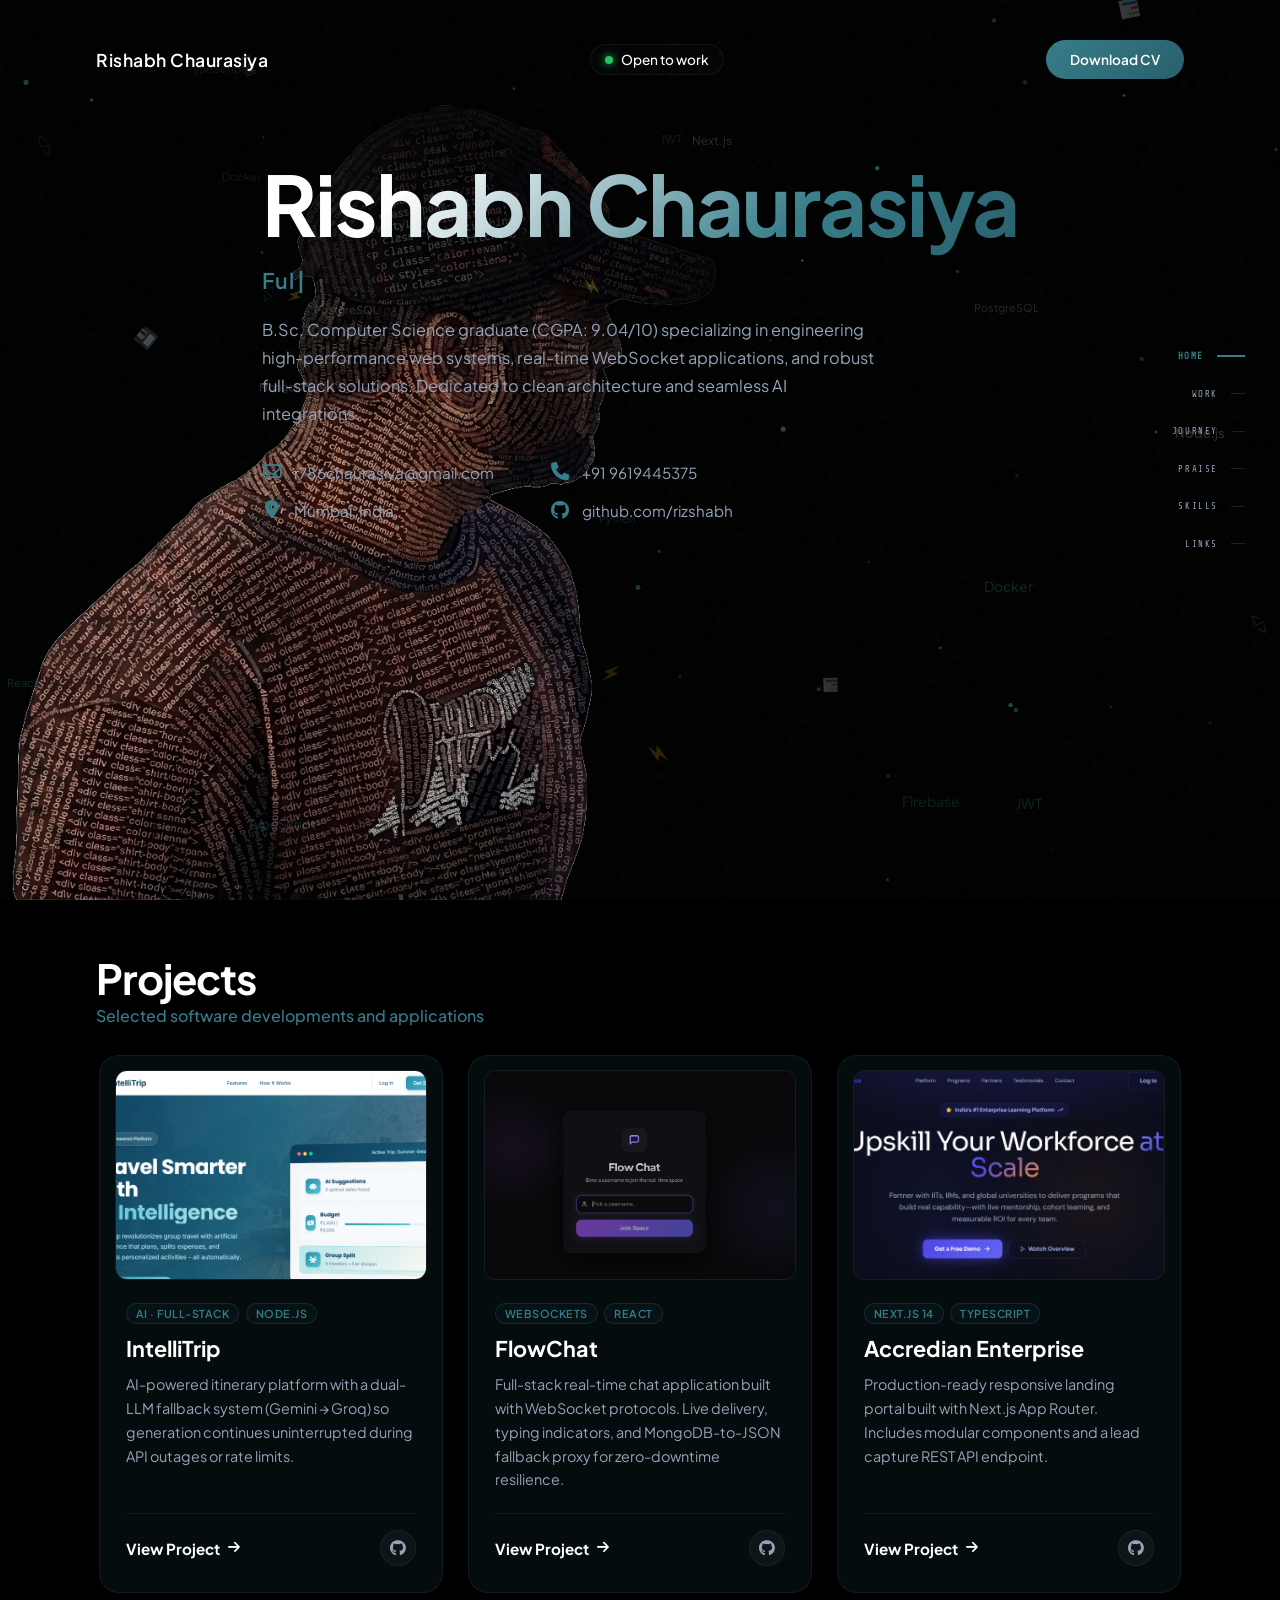
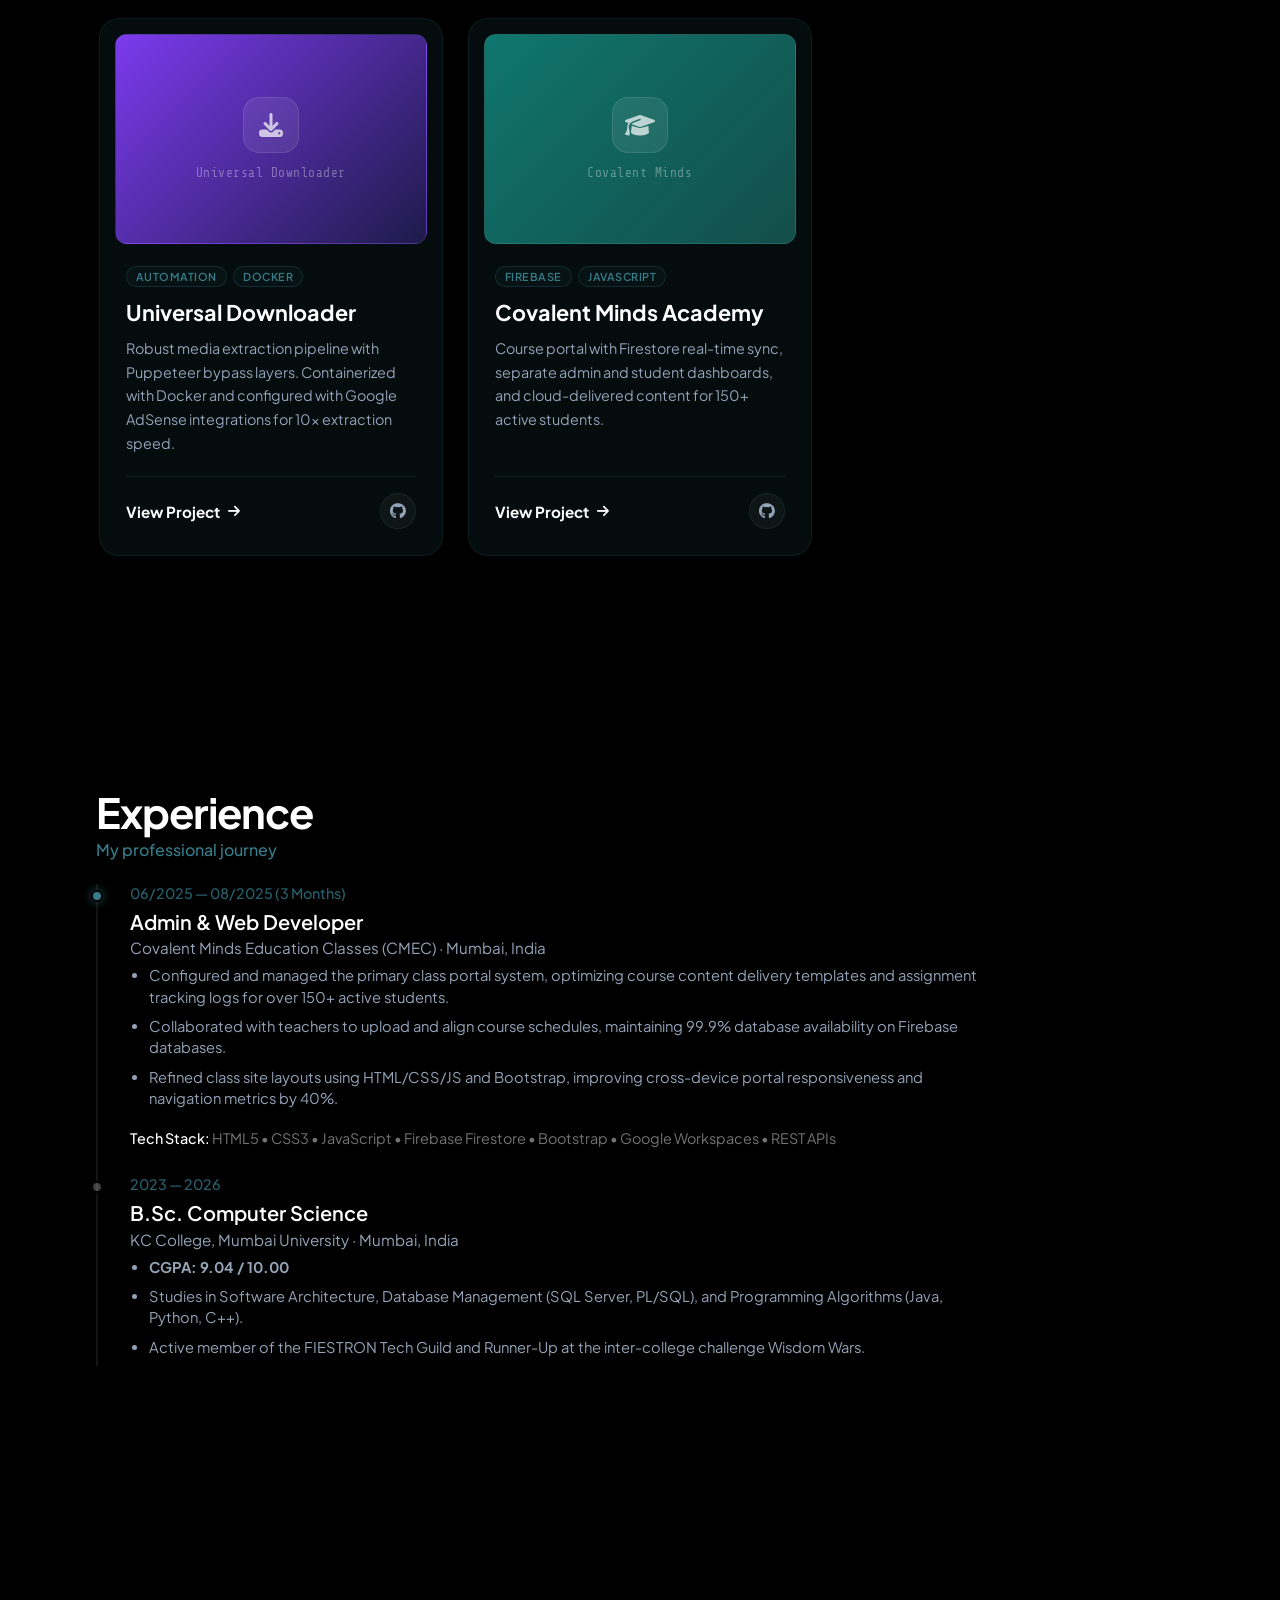
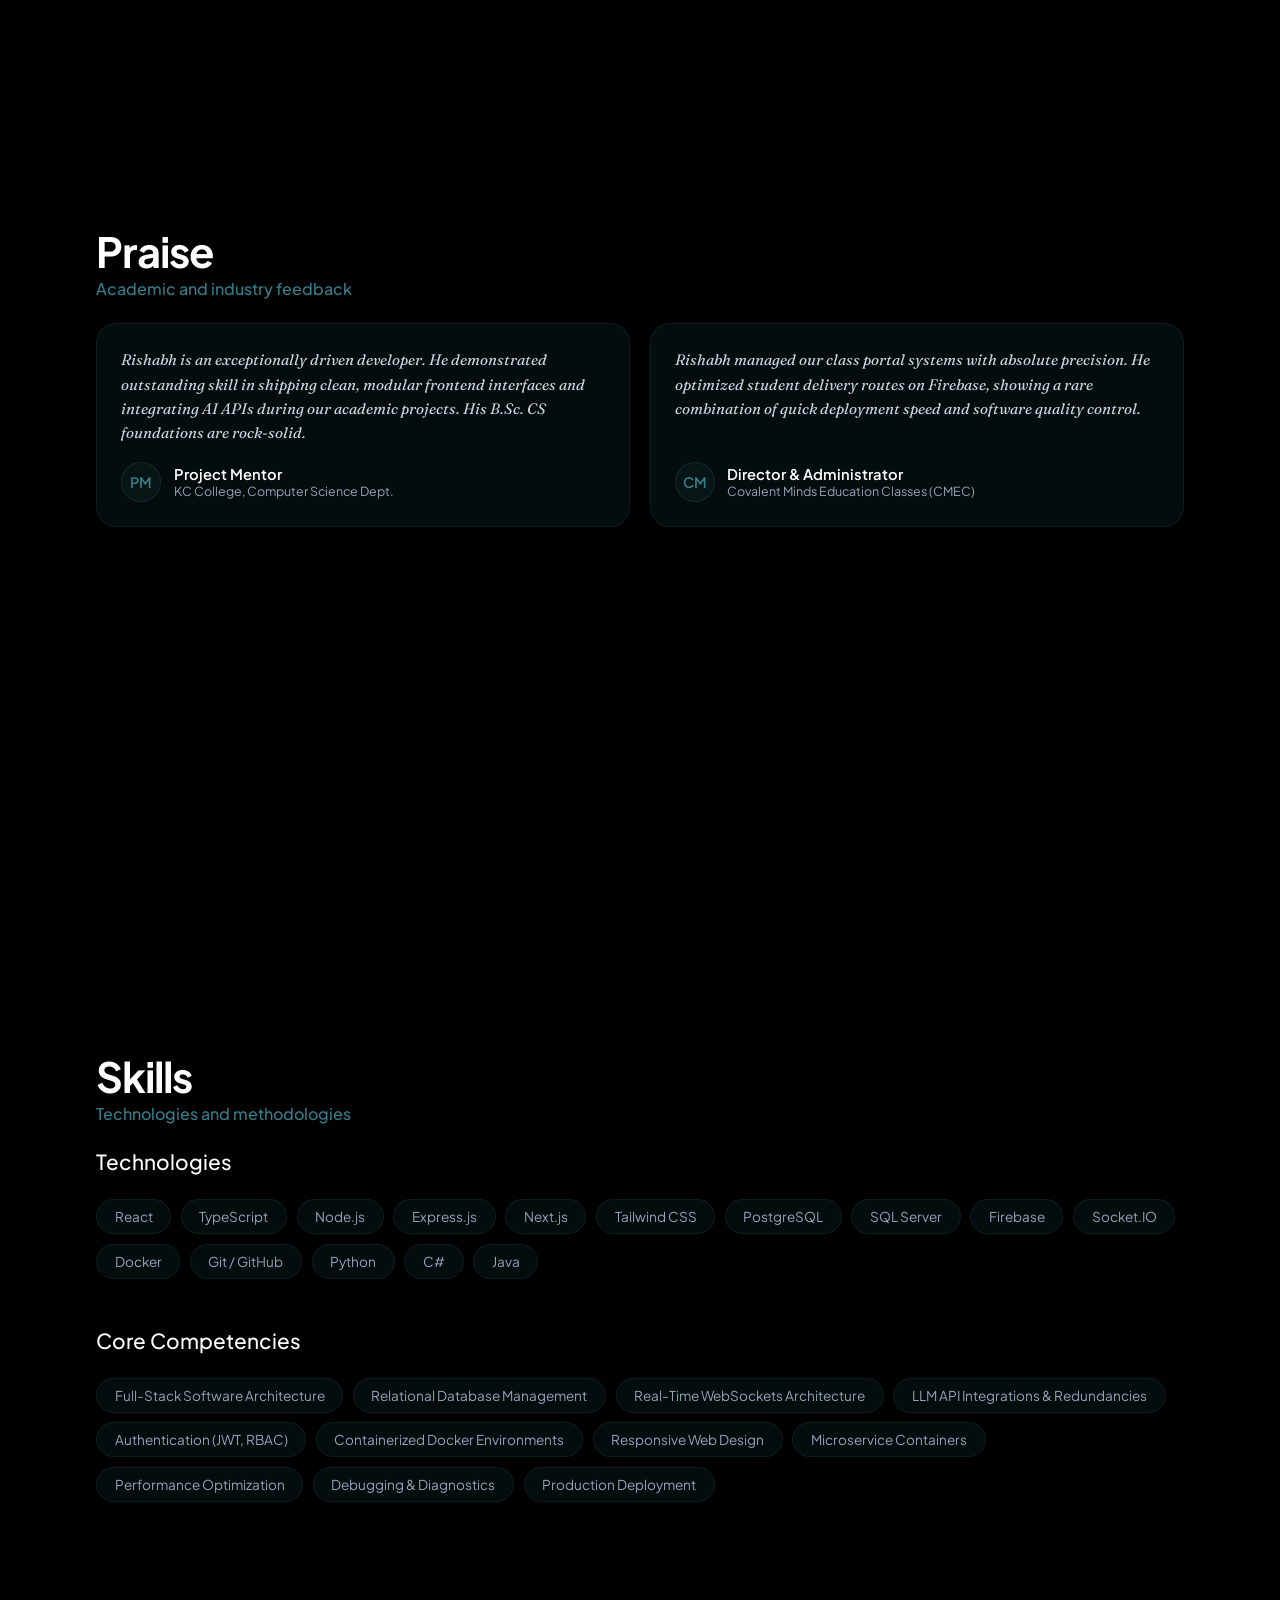
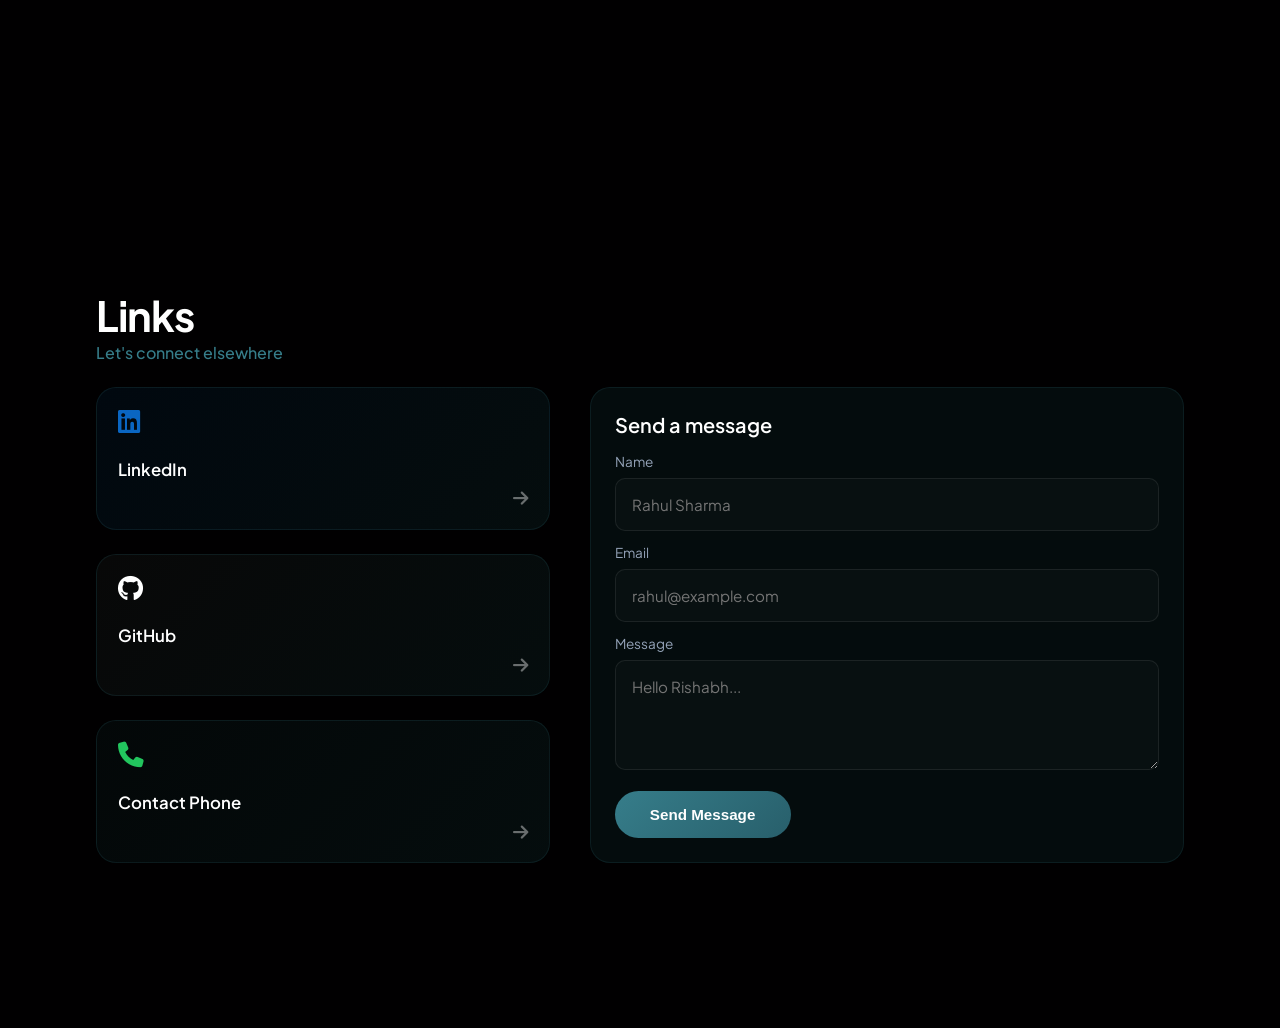
==== commit 2b4f2b29: "feat: apply new teal/slate color theme across the entire site" ====
--- a/index.html
+++ b/index.html
@@ -15,7 +15,7 @@
   <link rel="stylesheet" href="https://cdnjs.cloudflare.com/ajax/libs/font-awesome/6.4.0/css/all.min.css">
   
   <!-- Core Stylesheet -->
-  <link rel="stylesheet" href="style.css?v=19.0">
+  <link rel="stylesheet" href="style.css?v=20.0">
 </head>
 <body>
 
@@ -467,6 +467,6 @@
   </div>
 
   <!-- Scripts -->
-  <script src="script.js?v=14.0"></script>
+  <script src="script.js?v=15.0"></script>
 </body>
 </html>
--- a/style.css
+++ b/style.css
@@ -1,18 +1,18 @@
 /* ── DESIGN SYSTEM VARIABLES ── */
 :root {
-  --primary-violet: #8B5CF6;
-  --primary-rose: #EC4899;
+  --primary-violet: #367D8A;
+  --primary-rose: #285F6B;
   --text-white: #FFFFFF;
   --text-grey: #94A3B8;
   --text-lavender: #CBD5E1;
   --text-dark: #07050a;
-  --bg-dark: #090611;
-  --bg-panel: rgba(255, 255, 255, 0.02);
-  --bg-panel-hover: rgba(255, 255, 255, 0.04);
-  --border-muted: rgba(255, 255, 255, 0.03);
-  --border-hover: rgba(139, 92, 246, 0.25);
-  --bg-glass: rgba(9, 6, 17, 0.65);
-  --bg-glass-border: rgba(255, 255, 255, 0.05);
+  --bg-dark: #010001;
+  --bg-panel: rgba(19, 51, 54, 0.25);
+  --bg-panel-hover: rgba(19, 51, 54, 0.45);
+  --border-muted: rgba(54, 125, 138, 0.15);
+  --border-hover: rgba(54, 125, 138, 0.25);
+  --bg-glass: rgba(1, 0, 1, 0.75);
+  --bg-glass-border: rgba(54, 125, 138, 0.15);
   --status-green: #22C55E;
   --font-main: 'Plus Jakarta Sans', sans-serif;
   --font-serif: 'Fraunces', Georgia, serif;
@@ -142,7 +142,7 @@
 .grid-line {
   width: 1px;
   height: 100%;
-  background: rgba(139, 92, 246, 0.015);
+  background: rgba(54, 125, 138, 0.015);
 }
 
 /* ── SCENIC AMBIENT GLOW AURAS ── */
@@ -158,7 +158,7 @@
 .bg-glow-1 {
   width: 600px;
   height: 600px;
-  background: radial-gradient(circle, rgba(139, 92, 246, 0.045) 0%, transparent 70%);
+  background: radial-gradient(circle, rgba(54, 125, 138, 0.045) 0%, transparent 70%);
   top: -150px;
   right: -150px;
   animation: float-aura-1 25s ease-in-out infinite alternate;
@@ -166,7 +166,7 @@
 .bg-glow-2 {
   width: 500px;
   height: 500px;
-  background: radial-gradient(circle, rgba(236, 72, 153, 0.02) 0%, transparent 70%);
+  background: radial-gradient(circle, rgba(40, 95, 107, 0.02) 0%, transparent 70%);
   bottom: -100px;
   left: -100px;
   animation: float-aura-2 20s ease-in-out infinite alternate;
@@ -196,7 +196,7 @@
 #intro-loader-bg {
   position: fixed;
   inset: 0;
-  background: radial-gradient(ellipse at 60% 40%, #0e0720 0%, #050409 60%);
+  background: radial-gradient(ellipse at 60% 40%, #133336 0%, #010001 60%);
   z-index: 99998;
   transition: opacity 0.6s ease-out, visibility 0.6s;
   overflow: hidden;
@@ -210,8 +210,8 @@
     0deg,
     transparent,
     transparent 2px,
-    rgba(139, 92, 246, 0.018) 2px,
-    rgba(139, 92, 246, 0.018) 4px
+    rgba(54, 125, 138, 0.018) 2px,
+    rgba(54, 125, 138, 0.018) 4px
   );
   pointer-events: none;
   animation: scanline-move 8s linear infinite;
@@ -225,7 +225,7 @@
 .loader-bg-glow-1 {
   position: absolute;
   width: 500px; height: 500px;
-  background: radial-gradient(circle, rgba(139,92,246,0.12) 0%, transparent 70%);
+  background: radial-gradient(circle, rgba(54, 125, 138,0.12) 0%, transparent 70%);
   top: -100px; right: -100px;
   border-radius: 50%;
   animation: loader-orb-1 6s ease-in-out infinite alternate;
@@ -234,7 +234,7 @@
 .loader-bg-glow-2 {
   position: absolute;
   width: 400px; height: 400px;
-  background: radial-gradient(circle, rgba(236,72,153,0.08) 0%, transparent 70%);
+  background: radial-gradient(circle, rgba(40, 95, 107,0.08) 0%, transparent 70%);
   bottom: -80px; left: 10%;
   border-radius: 50%;
   animation: loader-orb-2 8s ease-in-out infinite alternate;
@@ -313,7 +313,7 @@
   transform: translateY(25px);
   animation: loader-fade-in-right 0.9s cubic-bezier(0.19, 1, 0.22, 1) forwards 0.35s;
   padding-left: 2.5rem;
-  border-left: 1px solid rgba(139, 92, 246, 0.2);
+  border-left: 1px solid rgba(54, 125, 138, 0.2);
   position: relative;
 }
 
@@ -367,7 +367,7 @@
   -webkit-text-fill-color: transparent;
   background-clip: text;
   animation: name-shimmer 3s ease-in-out infinite;
-  filter: drop-shadow(0 0 20px rgba(139,92,246,0.25));
+  filter: drop-shadow(0 0 20px rgba(54, 125, 138,0.25));
 }
 @keyframes name-shimmer {
   0%   { background-position: 0% 50%; }
@@ -396,8 +396,8 @@
   font-size: 0.72rem;
   font-family: 'Share Tech Mono', monospace;
   color: rgba(196, 181, 253, 0.8);
-  border: 1px solid rgba(139, 92, 246, 0.25);
-  background: rgba(139, 92, 246, 0.06);
+  border: 1px solid rgba(54, 125, 138, 0.25);
+  background: rgba(54, 125, 138, 0.06);
   padding: 4px 10px;
   border-radius: 12px;
   opacity: 0;
@@ -439,12 +439,12 @@
 /* macOS-style terminal header */
 .loader-terminal {
   background: rgba(5, 3, 12, 0.85);
-  border: 1px solid rgba(139, 92, 246, 0.2);
+  border: 1px solid rgba(54, 125, 138, 0.2);
   border-radius: 12px;
   padding: 0;
   display: flex;
   flex-direction: column;
-  box-shadow: 0 0 0 1px rgba(139,92,246,0.08),
+  box-shadow: 0 0 0 1px rgba(54, 125, 138,0.08),
               0 20px 60px rgba(0,0,0,0.7),
               inset 0 1px 0 rgba(255,255,255,0.04);
   position: relative;
@@ -457,7 +457,7 @@
   position: absolute;
   inset: 0;
   border-radius: 12px;
-  background: linear-gradient(135deg, rgba(139,92,246,0.08) 0%, transparent 50%, rgba(236,72,153,0.04) 100%);
+  background: linear-gradient(135deg, rgba(54, 125, 138,0.08) 0%, transparent 50%, rgba(40, 95, 107,0.04) 100%);
   pointer-events: none;
 }
 
@@ -653,7 +653,7 @@
 
 .btn-download:hover {
   transform: translateY(-3px);
-  box-shadow: 0 10px 20px rgba(139, 92, 246, 0.25);
+  box-shadow: 0 10px 20px rgba(54, 125, 138, 0.25);
   opacity: 0.95;
 }
 
@@ -718,15 +718,15 @@
   align-items: center;
   gap: 0.6rem;
   padding: 0.5rem 1rem;
-  background: rgba(139, 92, 246, 0.06);
-  border: 1px solid rgba(139, 92, 246, 0.15);
+  background: rgba(54, 125, 138, 0.06);
+  border: 1px solid rgba(54, 125, 138, 0.15);
   border-radius: 30px;
   margin-bottom: 1.5rem;
   font-size: 0.85rem;
   font-weight: 600;
   color: var(--text-lavender);
   letter-spacing: 0.5px;
-  box-shadow: 0 4px 12px rgba(139, 92, 246, 0.05);
+  box-shadow: 0 4px 12px rgba(54, 125, 138, 0.05);
   backdrop-filter: blur(10px);
   -webkit-backdrop-filter: blur(10px);
 }
@@ -822,7 +822,7 @@
 
 .contact-item:hover i {
   transform: scale(1.15);
-  text-shadow: 0 0 8px rgba(139, 92, 246, 0.4);
+  text-shadow: 0 0 8px rgba(54, 125, 138, 0.4);
 }
 
 /* ── HERO PROFILE PHOTO (ARCHED 3D CONTAINER) ── */
@@ -860,7 +860,7 @@
 
 .hero-photo-card:hover {
   border-color: var(--primary-violet);
-  box-shadow: 0 20px 40px rgba(139, 92, 246, 0.12), 0 0 25px rgba(236, 72, 153, 0.05);
+  box-shadow: 0 20px 40px rgba(54, 125, 138, 0.12), 0 0 25px rgba(40, 95, 107, 0.05);
 }
 
 .hero-photo-card:hover img {
@@ -878,7 +878,7 @@
 }
 
 .hero-photo-card:hover .hero-photo-glow {
-  border-color: rgba(139, 92, 246, 0.25);
+  border-color: rgba(54, 125, 138, 0.25);
 }
 
 /* ── FLOATING BADGES STYLING ── */
@@ -905,7 +905,7 @@
 .floating-badge:hover {
   transform: scale(1.1) translateY(-3px) !important;
   border-color: var(--primary-violet);
-  box-shadow: 0 15px 30px rgba(139, 92, 246, 0.2);
+  box-shadow: 0 15px 30px rgba(54, 125, 138, 0.2);
 }
 .floating-badge i {
   font-size: 0.95rem;
@@ -943,7 +943,7 @@
 .badge-cgpa {
   top: 48%;
   right: -28%;
-  border-color: rgba(236, 72, 153, 0.3);
+  border-color: rgba(40, 95, 107, 0.3);
 }
 .badge-cgpa i {
   color: var(--primary-rose);
@@ -1021,9 +1021,9 @@
 }
 .project-card:hover {
   transform: translateY(-5px);
-  border-color: rgba(139, 92, 246, 0.35);
+  border-color: rgba(54, 125, 138, 0.35);
   box-shadow: 0 20px 40px rgba(0, 0, 0, 0.45),
-              0 0 0 1px rgba(139, 92, 246, 0.08);
+              0 0 0 1px rgba(54, 125, 138, 0.08);
 }
 
 /* ── SCREENSHOT PREVIEW AREA ── */
@@ -1097,10 +1097,10 @@
   font-size: 0.68rem;
   font-weight: 600;
   color: var(--primary-violet);
-  border: 1px solid rgba(139, 92, 246, 0.25);
+  border: 1px solid rgba(54, 125, 138, 0.25);
   padding: 3px 9px;
   border-radius: 20px;
-  background: rgba(139, 92, 246, 0.06);
+  background: rgba(54, 125, 138, 0.06);
   text-transform: uppercase;
   letter-spacing: 0.5px;
 }
@@ -1208,12 +1208,12 @@
 
 .timeline-dot-active {
   background: var(--primary-violet);
-  box-shadow: 0 0 10px rgba(139, 92, 246, 0.6);
+  box-shadow: 0 0 10px rgba(54, 125, 138, 0.6);
 }
 
 .timeline-item:hover .timeline-dot {
   background: var(--primary-violet);
-  box-shadow: 0 0 10px rgba(139, 92, 246, 0.6);
+  box-shadow: 0 0 10px rgba(54, 125, 138, 0.6);
   transform: scale(1.3);
 }
 
@@ -1286,7 +1286,7 @@
 .praise-card:hover {
   background: var(--bg-panel-hover);
   border-color: var(--border-hover);
-  box-shadow: 0 12px 25px rgba(0,0,0,0.3), 0 0 15px rgba(139,92,246,0.04);
+  box-shadow: 0 12px 25px rgba(0,0,0,0.3), 0 0 15px rgba(54, 125, 138,0.04);
   transform: translateY(-4px);
 }
 
@@ -1313,12 +1313,12 @@
   width: 40px;
   height: 40px;
   border-radius: 50%;
-  background: rgba(139, 92, 246, 0.08);
+  background: rgba(54, 125, 138, 0.08);
   display: flex;
   align-items: center;
   justify-content: center;
   color: var(--primary-violet);
-  border: 1px solid rgba(139, 92, 246, 0.2);
+  border: 1px solid rgba(54, 125, 138, 0.2);
   font-weight: 600;
   font-size: 0.9rem;
 }
@@ -1339,7 +1339,7 @@
   top: 1.5rem;
   right: 1.8rem;
   font-size: 2.5rem;
-  color: rgba(139, 92, 246, 0.025);
+  color: rgba(54, 125, 138, 0.025);
   pointer-events: none;
   font-family: serif;
 }
@@ -1377,11 +1377,11 @@
 }
 
 .skill-tags span:hover {
-  background: rgba(139, 92, 246, 0.08);
+  background: rgba(54, 125, 138, 0.08);
   border-color: var(--primary-violet);
   color: var(--primary-violet);
   transform: translateY(-4px) scale(1.03);
-  box-shadow: 0 8px 16px rgba(139, 92, 246, 0.12);
+  box-shadow: 0 8px 16px rgba(54, 125, 138, 0.12);
 }
 
 /* ── LINKS & CONTACT GRID (BENTO SYSTEM) ── */
@@ -1425,7 +1425,7 @@
   background: linear-gradient(135deg, rgba(255, 255, 255, 0.03) 0%, var(--bg-panel) 100%);
 }
 .social-link:nth-child(3) {
-  background: linear-gradient(135deg, rgba(139, 92, 246, 0.06) 0%, var(--bg-panel) 100%);
+  background: linear-gradient(135deg, rgba(54, 125, 138, 0.06) 0%, var(--bg-panel) 100%);
 }
 
 .social-link span {
@@ -1533,7 +1533,7 @@
 
 .btn-send:hover {
   transform: translateY(-4px);
-  box-shadow: 0 10px 20px rgba(139, 92, 246, 0.25);
+  box-shadow: 0 10px 20px rgba(54, 125, 138, 0.25);
   opacity: 0.95;
 }
 
@@ -1674,7 +1674,7 @@
   background-color: var(--primary-violet);
   color: var(--text-white);
   font-weight: 600;
-  box-shadow: 0 4px 10px rgba(139, 92, 246, 0.2);
+  box-shadow: 0 4px 10px rgba(54, 125, 138, 0.2);
 }
 
 /* ── FOOTER ── */
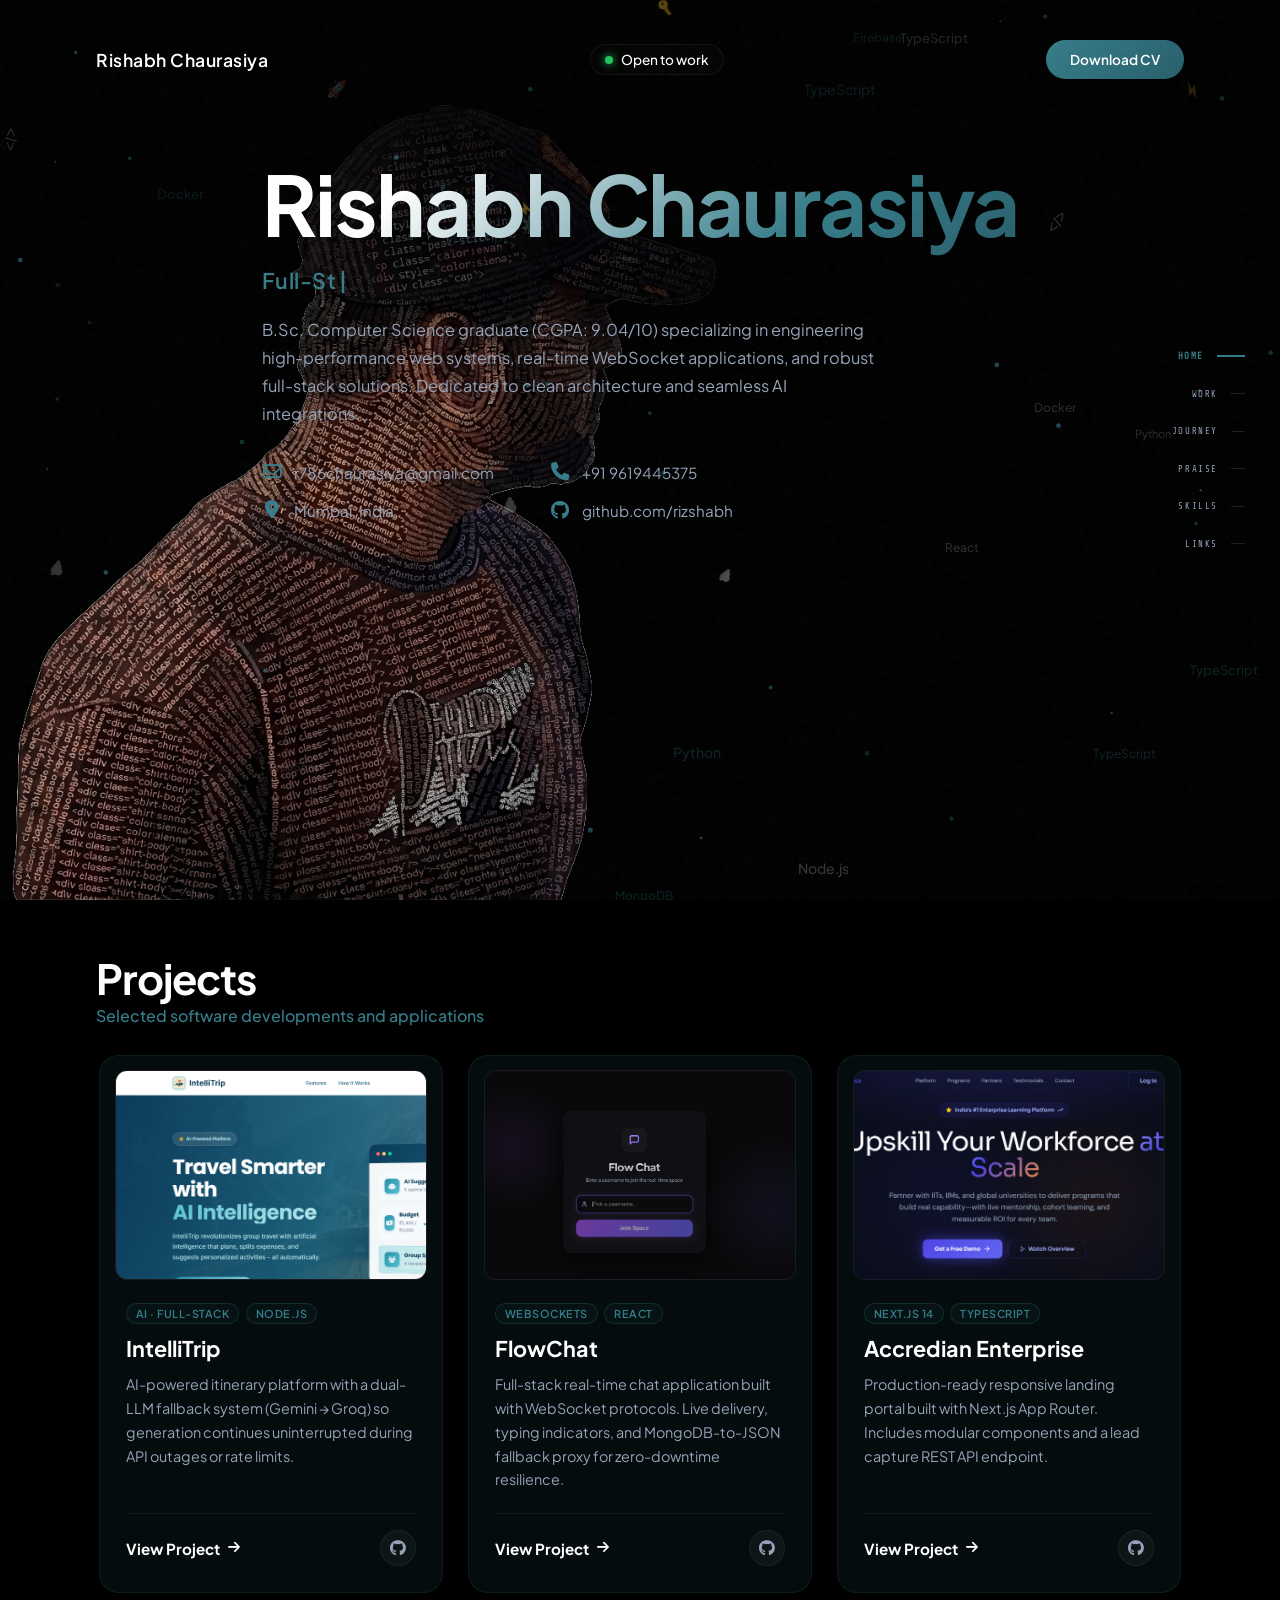
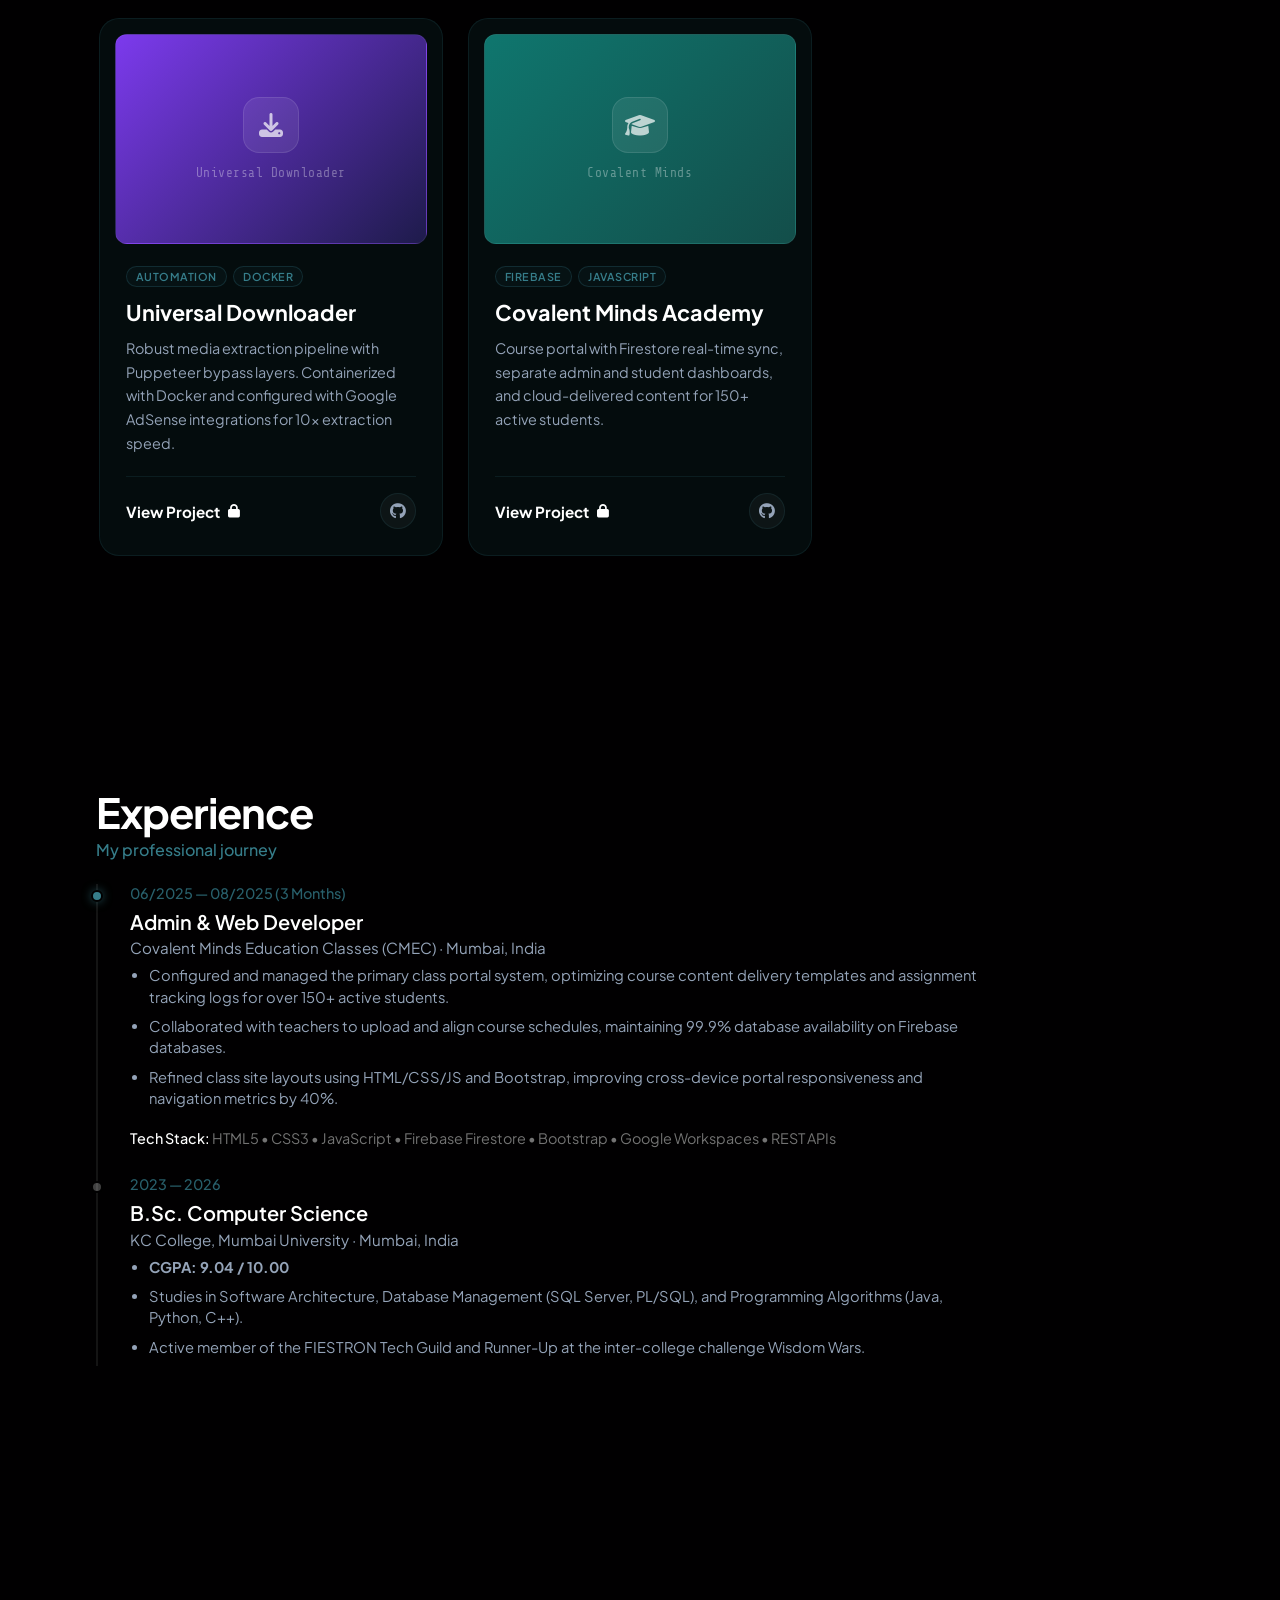
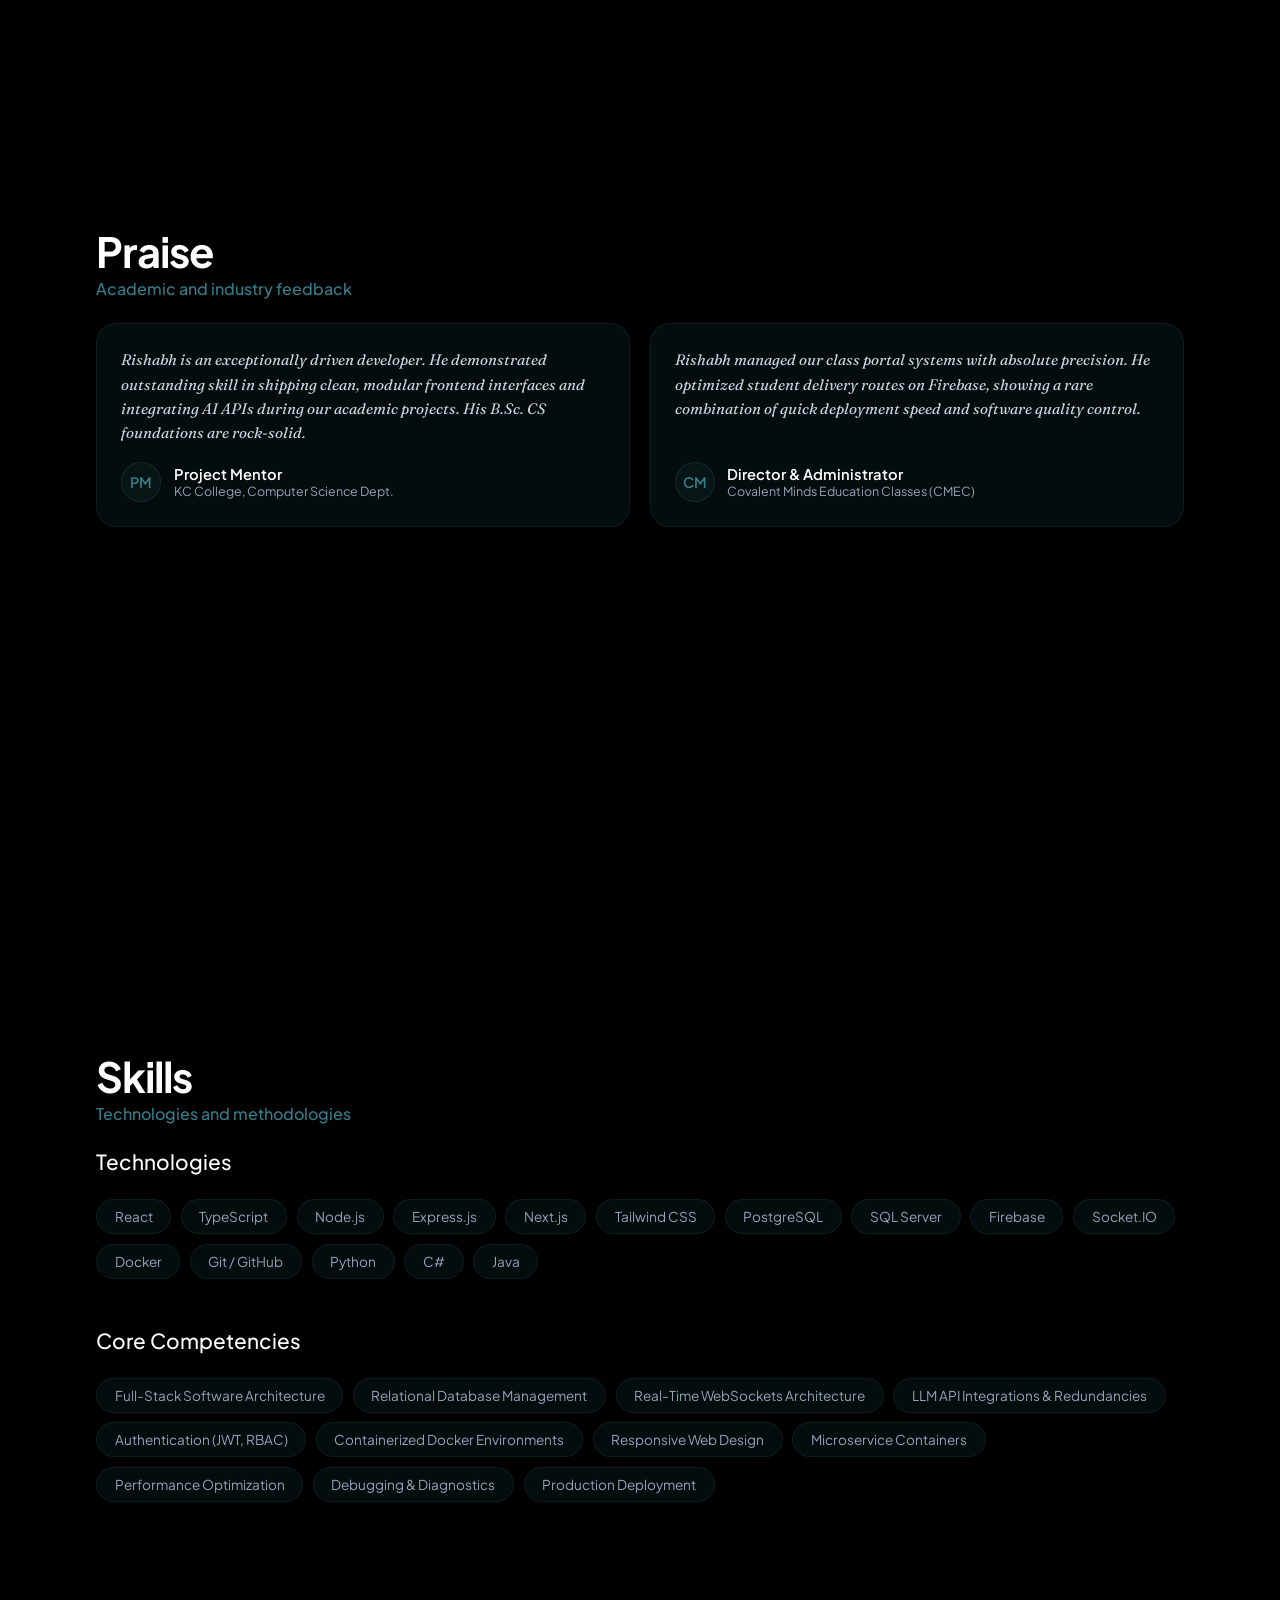
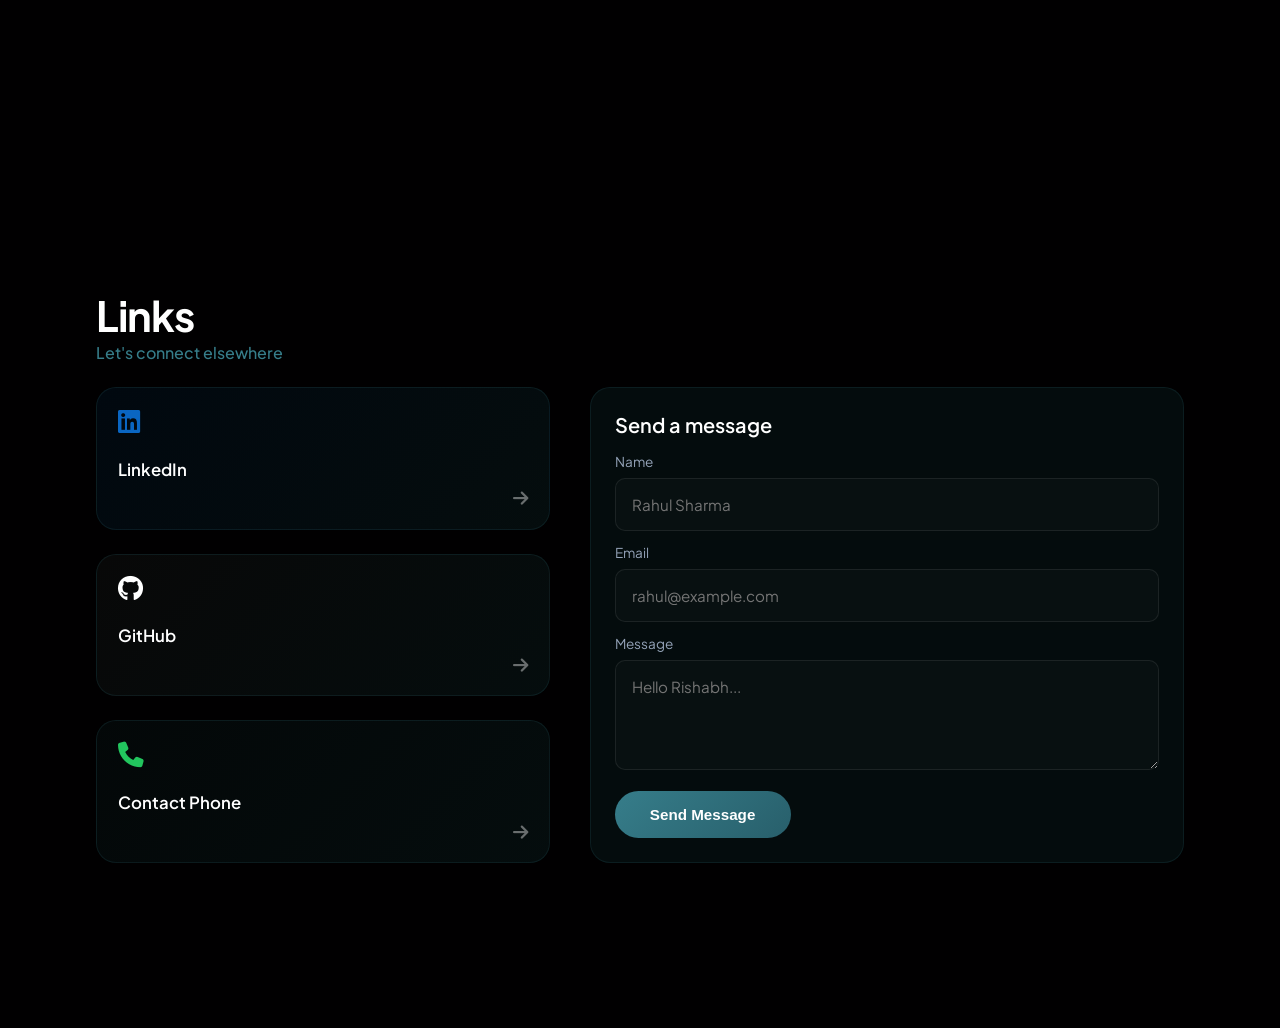
==== commit 26b42c75: "feat: lock offline projects with custom glassmorphic modals, fix intellitrip image alignment, and ad" ====
--- a/index.html
+++ b/index.html
@@ -15,7 +15,10 @@
   <link rel="stylesheet" href="https://cdnjs.cloudflare.com/ajax/libs/font-awesome/6.4.0/css/all.min.css">
   
   <!-- Core Stylesheet -->
-  <link rel="stylesheet" href="style.css?v=20.0">
+  <link rel="stylesheet" href="style.css?v=21.0">
+  
+  <!-- Favicon -->
+  <link rel="icon" type="image/svg+xml" href="data:image/svg+xml,%3Csvg xmlns='http://www.w3.org/2000/svg' viewBox='0 0 100 100'%3E%3Crect width='100' height='100' rx='30' fill='%23010001'/%3E%3Crect width='90' height='90' x='5' y='5' rx='25' fill='none' stroke='%23285F6B' stroke-width='4'/%3E%3Ctext y='68' x='50' font-family='sans-serif' font-weight='900' font-size='52' fill='%23367D8A' text-anchor='middle'%3ERC%3C/text%3E%3C/svg%3E">
 </head>
 <body>
 
@@ -244,7 +247,7 @@
                 <h3 class="project-card-title">Universal Downloader</h3>
                 <p class="project-card-desc">Robust media extraction pipeline with Puppeteer bypass layers. Containerized with Docker and configured with Google AdSense integrations for 10× extraction speed.</p>
                 <div class="project-card-footer">
-                  <a href="https://github.com/rizshabh/UniversalDownload" target="_blank" class="project-view-link">View Project <i class="fa-solid fa-arrow-right"></i></a>
+                  <a href="#" class="project-view-link locked-project" data-title="Universal Downloader" data-desc="Robust media extraction pipeline with Puppeteer bypass layers. Containerized with Docker and configured with Google AdSense integrations for 10× extraction speed.">View Project <i class="fa-solid fa-lock"></i></a>
                   <a href="https://github.com/rizshabh/UniversalDownload" target="_blank" class="project-gh-link"><i class="fa-brands fa-github"></i></a>
                 </div>
               </div>
@@ -264,7 +267,7 @@
                 <h3 class="project-card-title">Covalent Minds Academy</h3>
                 <p class="project-card-desc">Course portal with Firestore real-time sync, separate admin and student dashboards, and cloud-delivered content for 150+ active students.</p>
                 <div class="project-card-footer">
-                  <a href="https://github.com/rizshabh" target="_blank" class="project-view-link">View Project <i class="fa-solid fa-arrow-right"></i></a>
+                  <a href="#" class="project-view-link locked-project" data-title="Covalent Minds Academy" data-desc="Course portal featuring cloud deliveries. Implemented separate admin and student views with Firestore real-time layout updates for 150+ active students.">View Project <i class="fa-solid fa-lock"></i></a>
                   <a href="https://github.com/rizshabh" target="_blank" class="project-gh-link"><i class="fa-brands fa-github"></i></a>
                 </div>
               </div>
@@ -466,7 +469,25 @@
     </main>
   </div>
 
+  <!-- Custom Locked Project Modal -->
+  <div id="project-modal" class="modal-overlay" aria-hidden="true">
+    <div class="modal-content">
+      <div class="modal-header">
+        <div class="modal-lock-icon"><i class="fa-solid fa-lock"></i></div>
+        <h3 id="modal-project-title">Project Title</h3>
+        <button class="modal-close-btn" aria-label="Close modal">&times;</button>
+      </div>
+      <div class="modal-body">
+        <p class="modal-status-msg">Locked for public view or still in development mode</p>
+        <div class="modal-brief-box">
+          <h4>Project Brief</h4>
+          <p id="modal-project-desc">Description goes here...</p>
+        </div>
+      </div>
+    </div>
+  </div>
+
   <!-- Scripts -->
-  <script src="script.js?v=15.0"></script>
+  <script src="script.js?v=16.0"></script>
 </body>
 </html>
--- a/style.css
+++ b/style.css
@@ -1041,9 +1041,12 @@
   width: 100%;
   height: 100%;
   object-fit: cover;
-  object-position: top center;
+  object-position: center; /* Center-aligned for clean crops */
   display: block;
   transition: transform 0.5s ease;
+}
+.project-card-preview img[alt="IntelliTrip"] {
+  object-position: center left; /* Specific override to keep primary mockup UI visual in focus */
 }
 .project-card:hover .project-card-preview img {
   transform: scale(1.04);
@@ -2115,3 +2118,116 @@
   }
 }
 
+
+/* ── GLASSMORPHIC LOCK MODAL ── */
+.modal-overlay {
+  position: fixed;
+  inset: 0;
+  background: rgba(1, 0, 1, 0.7);
+  backdrop-filter: blur(8px);
+  -webkit-backdrop-filter: blur(8px);
+  z-index: 100005;
+  display: flex;
+  justify-content: center;
+  align-items: center;
+  opacity: 0;
+  visibility: hidden;
+  transition: opacity 0.3s ease, visibility 0.3s;
+}
+.modal-overlay.active {
+  opacity: 1;
+  visibility: visible;
+}
+.modal-content {
+  background: rgba(19, 51, 54, 0.7);
+  border: 1px solid var(--primary-violet);
+  backdrop-filter: blur(24px);
+  -webkit-backdrop-filter: blur(24px);
+  border-radius: 24px;
+  width: 90%;
+  max-width: 500px;
+  padding: 2.2rem;
+  box-shadow: 0 25px 60px rgba(0, 0, 0, 0.8),
+              inset 0 1px 0 rgba(255, 255, 255, 0.05);
+  transform: scale(0.9);
+  transition: transform 0.3s cubic-bezier(0.175, 0.885, 0.32, 1.275);
+}
+.modal-overlay.active .modal-content {
+  transform: scale(1);
+}
+.modal-header {
+  display: flex;
+  align-items: center;
+  gap: 1rem;
+  position: relative;
+  margin-bottom: 1.5rem;
+}
+.modal-lock-icon {
+  width: 44px;
+  height: 44px;
+  border-radius: 14px;
+  background: rgba(54, 125, 138, 0.1);
+  border: 1px solid rgba(54, 125, 138, 0.3);
+  color: var(--primary-violet);
+  display: flex;
+  align-items: center;
+  justify-content: center;
+  font-size: 1.15rem;
+}
+.modal-header h3 {
+  font-size: 1.45rem;
+  font-weight: 700;
+  color: var(--text-white);
+  margin: 0;
+}
+.modal-close-btn {
+  background: transparent;
+  border: none;
+  color: var(--text-grey);
+  font-size: 1.8rem;
+  cursor: pointer;
+  position: absolute;
+  right: -0.5rem;
+  top: -0.5rem;
+  transition: color 0.2s;
+  line-height: 1;
+}
+.modal-close-btn:hover {
+  color: var(--text-white);
+}
+.modal-body {
+  display: flex;
+  flex-direction: column;
+  gap: 1.2rem;
+}
+.modal-status-msg {
+  font-size: 0.95rem;
+  color: #ff9fb2;
+  font-weight: 600;
+  line-height: 1.5;
+  margin: 0;
+  background: rgba(236, 72, 153, 0.06);
+  padding: 10px 14px;
+  border-radius: 8px;
+  border: 1px solid rgba(236, 72, 153, 0.15);
+}
+.modal-brief-box {
+  background: rgba(1, 0, 1, 0.4);
+  border: 1px solid var(--border-muted);
+  padding: 1.2rem;
+  border-radius: 12px;
+}
+.modal-brief-box h4 {
+  font-size: 0.8rem;
+  text-transform: uppercase;
+  color: var(--primary-violet);
+  margin-bottom: 0.5rem;
+  letter-spacing: 1px;
+}
+.modal-brief-box p {
+  font-size: 0.88rem;
+  color: var(--text-grey);
+  line-height: 1.6;
+  margin: 0;
+}
+
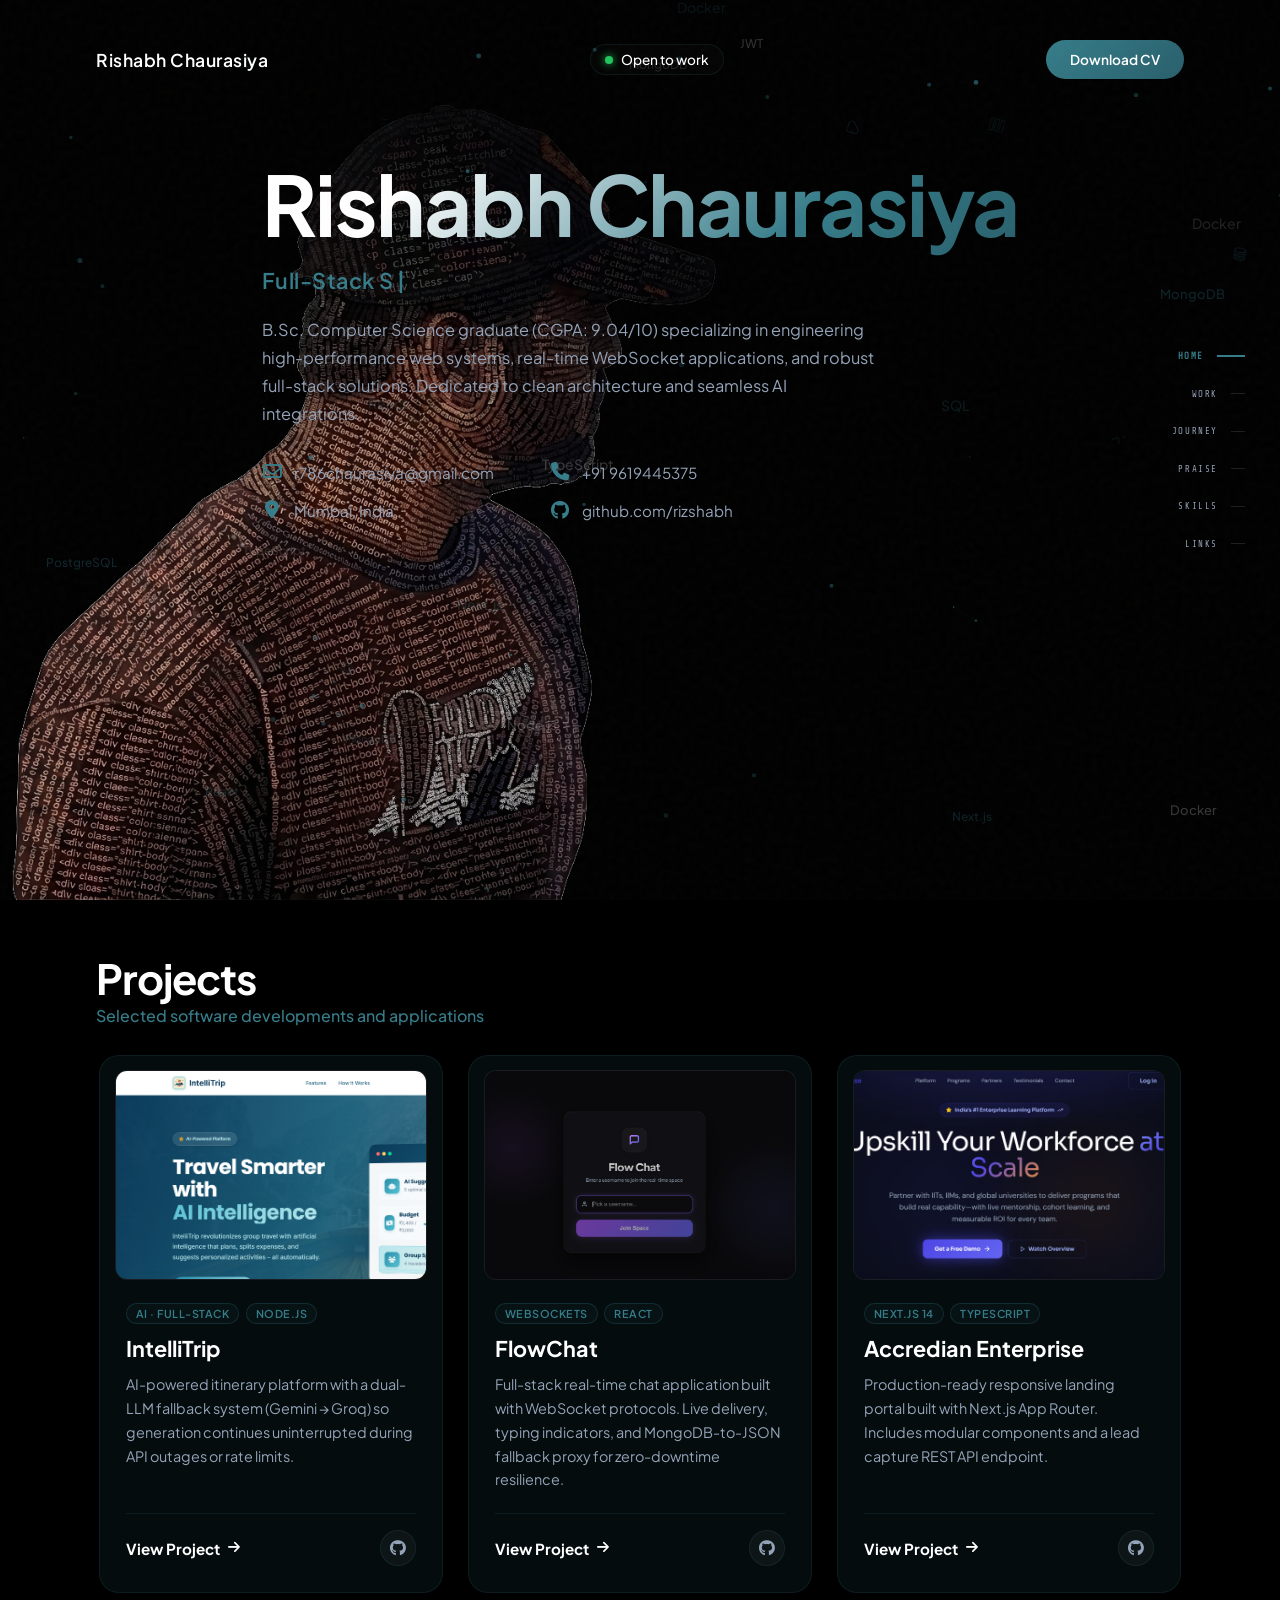
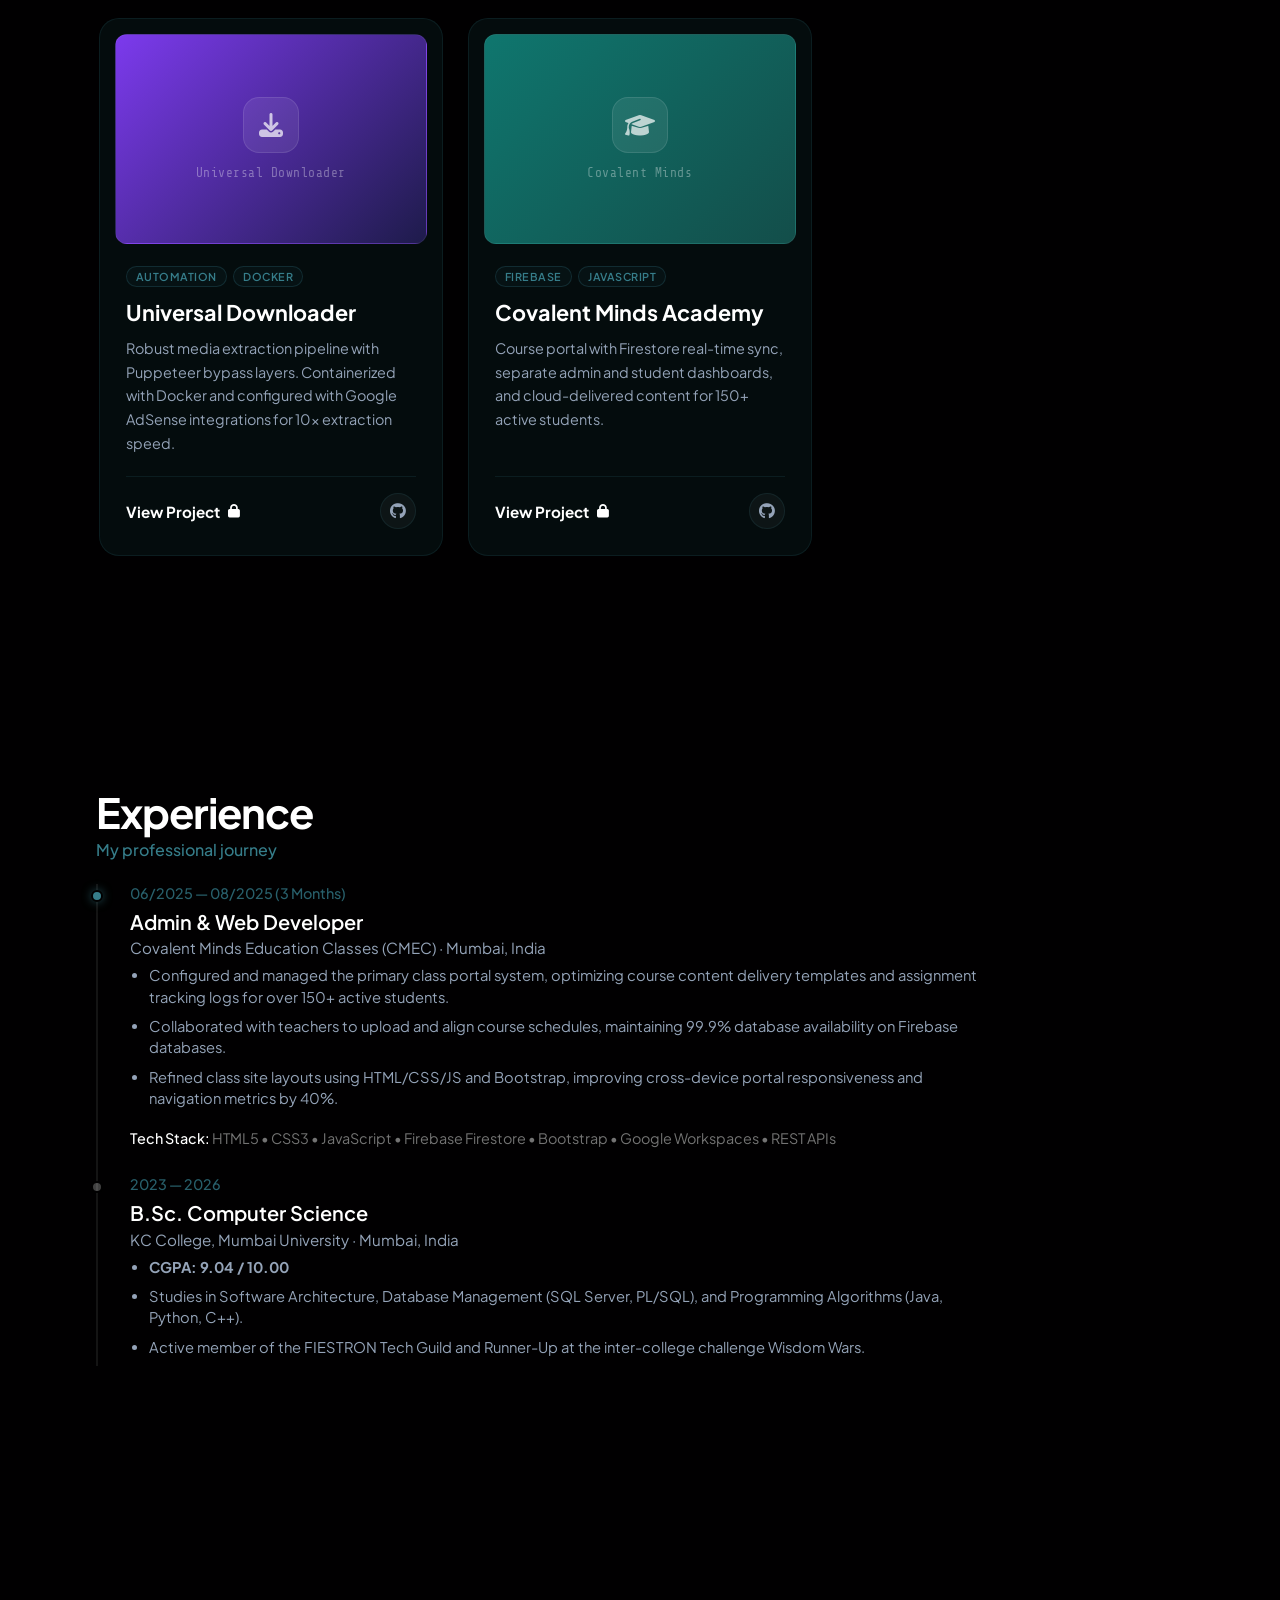
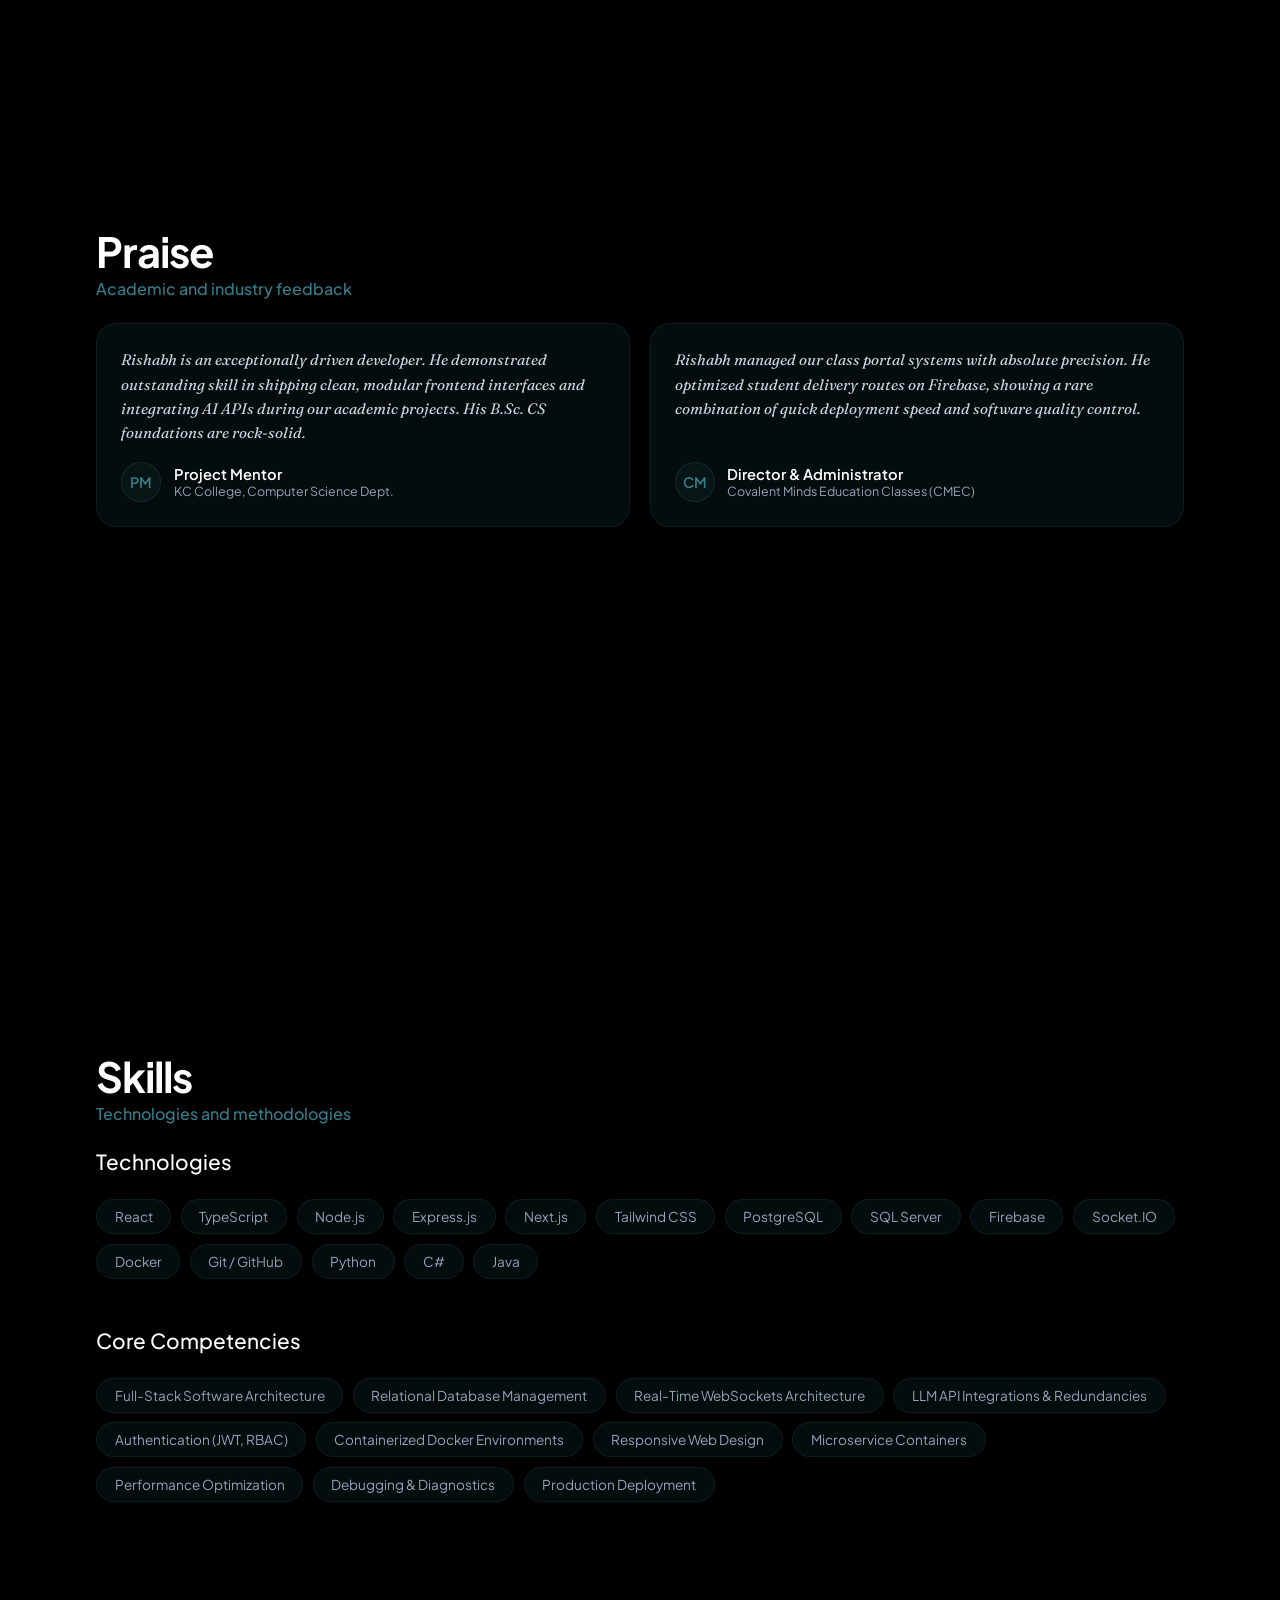
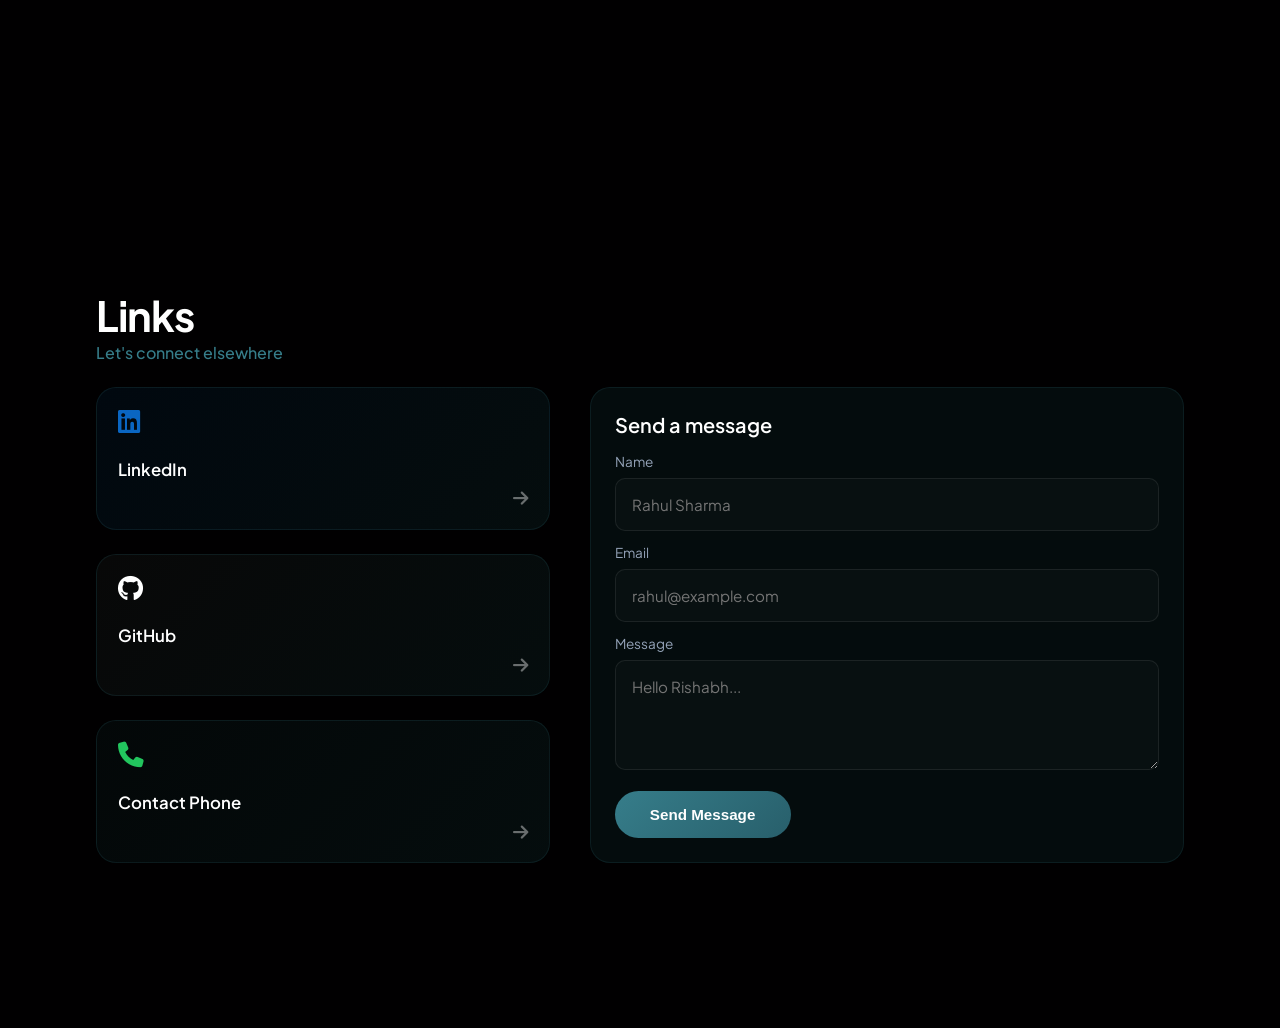
==== commit b53196e5: "feat: replace floating background emojis with custom glowing vector canvas icons (brackets, terminal" ====
--- a/index.html
+++ b/index.html
@@ -488,6 +488,6 @@
   </div>
 
   <!-- Scripts -->
-  <script src="script.js?v=16.0"></script>
+  <script src="script.js?v=17.0"></script>
 </body>
 </html>
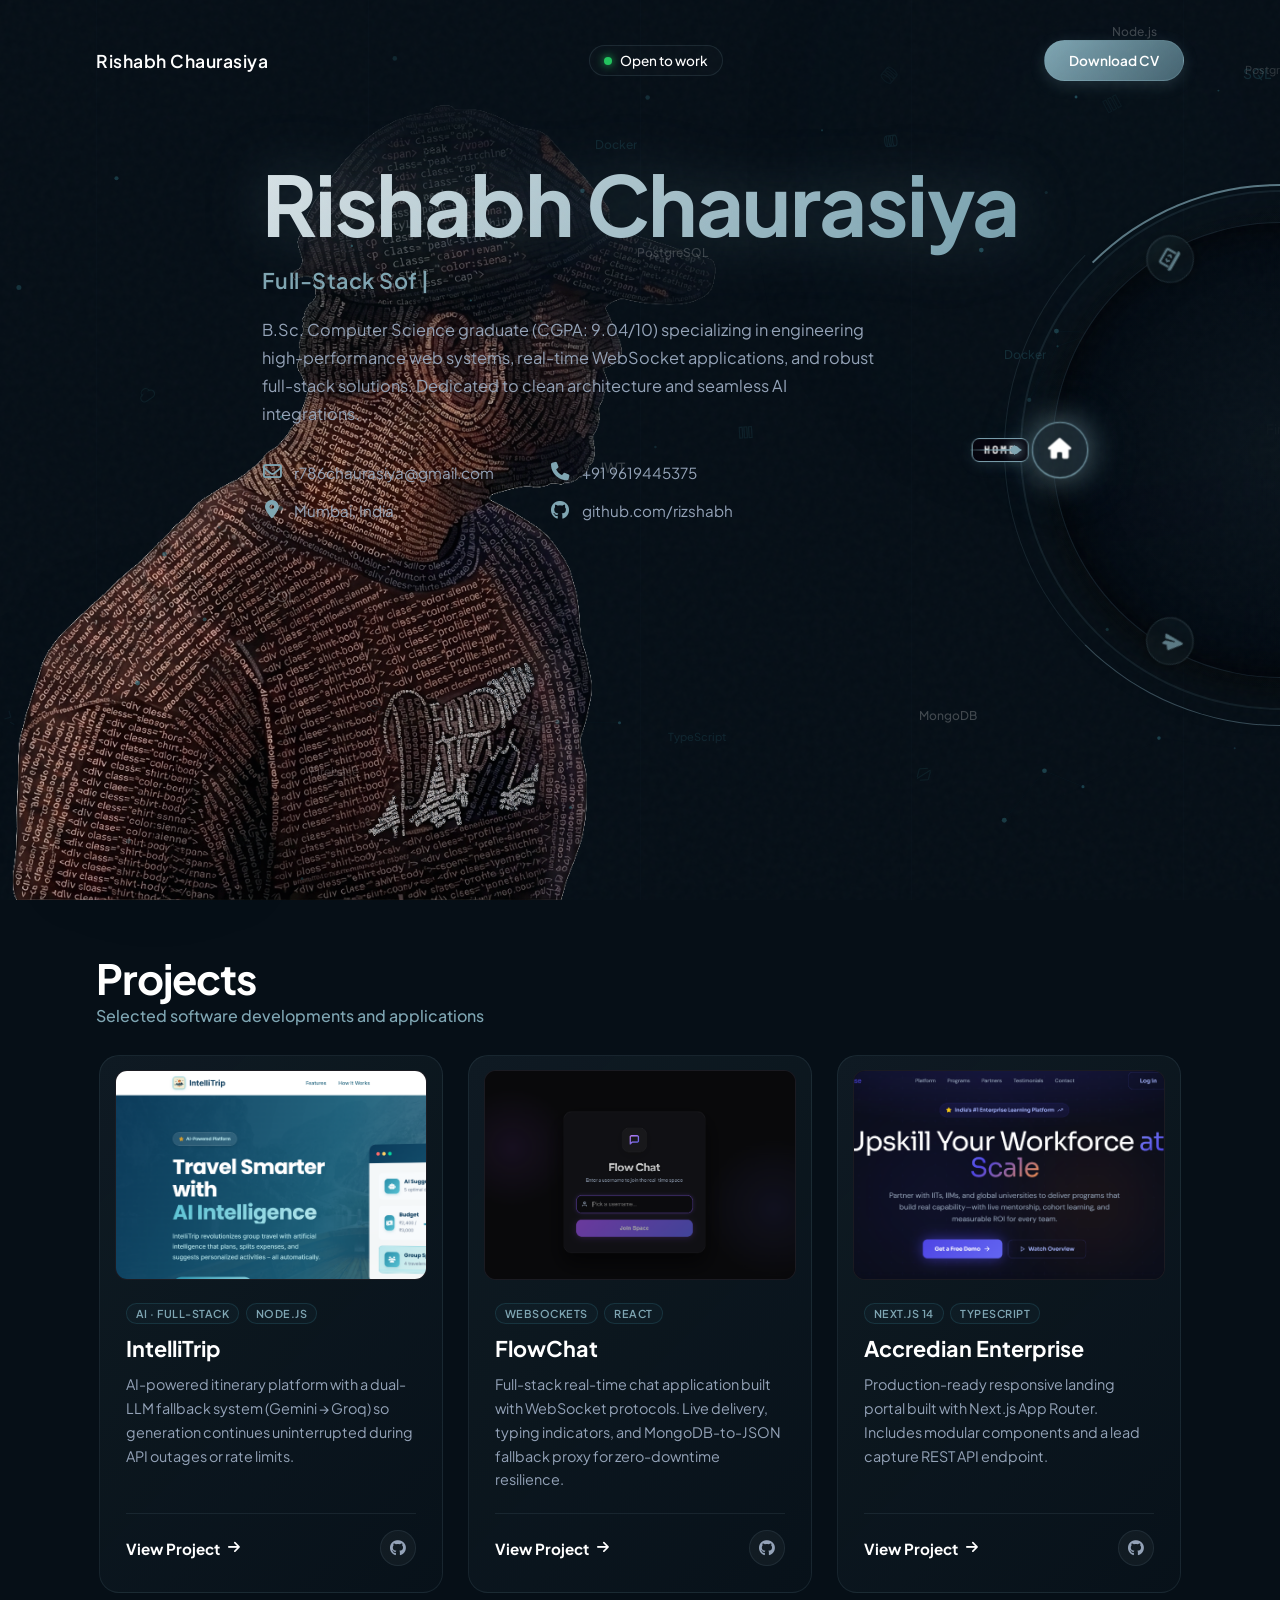
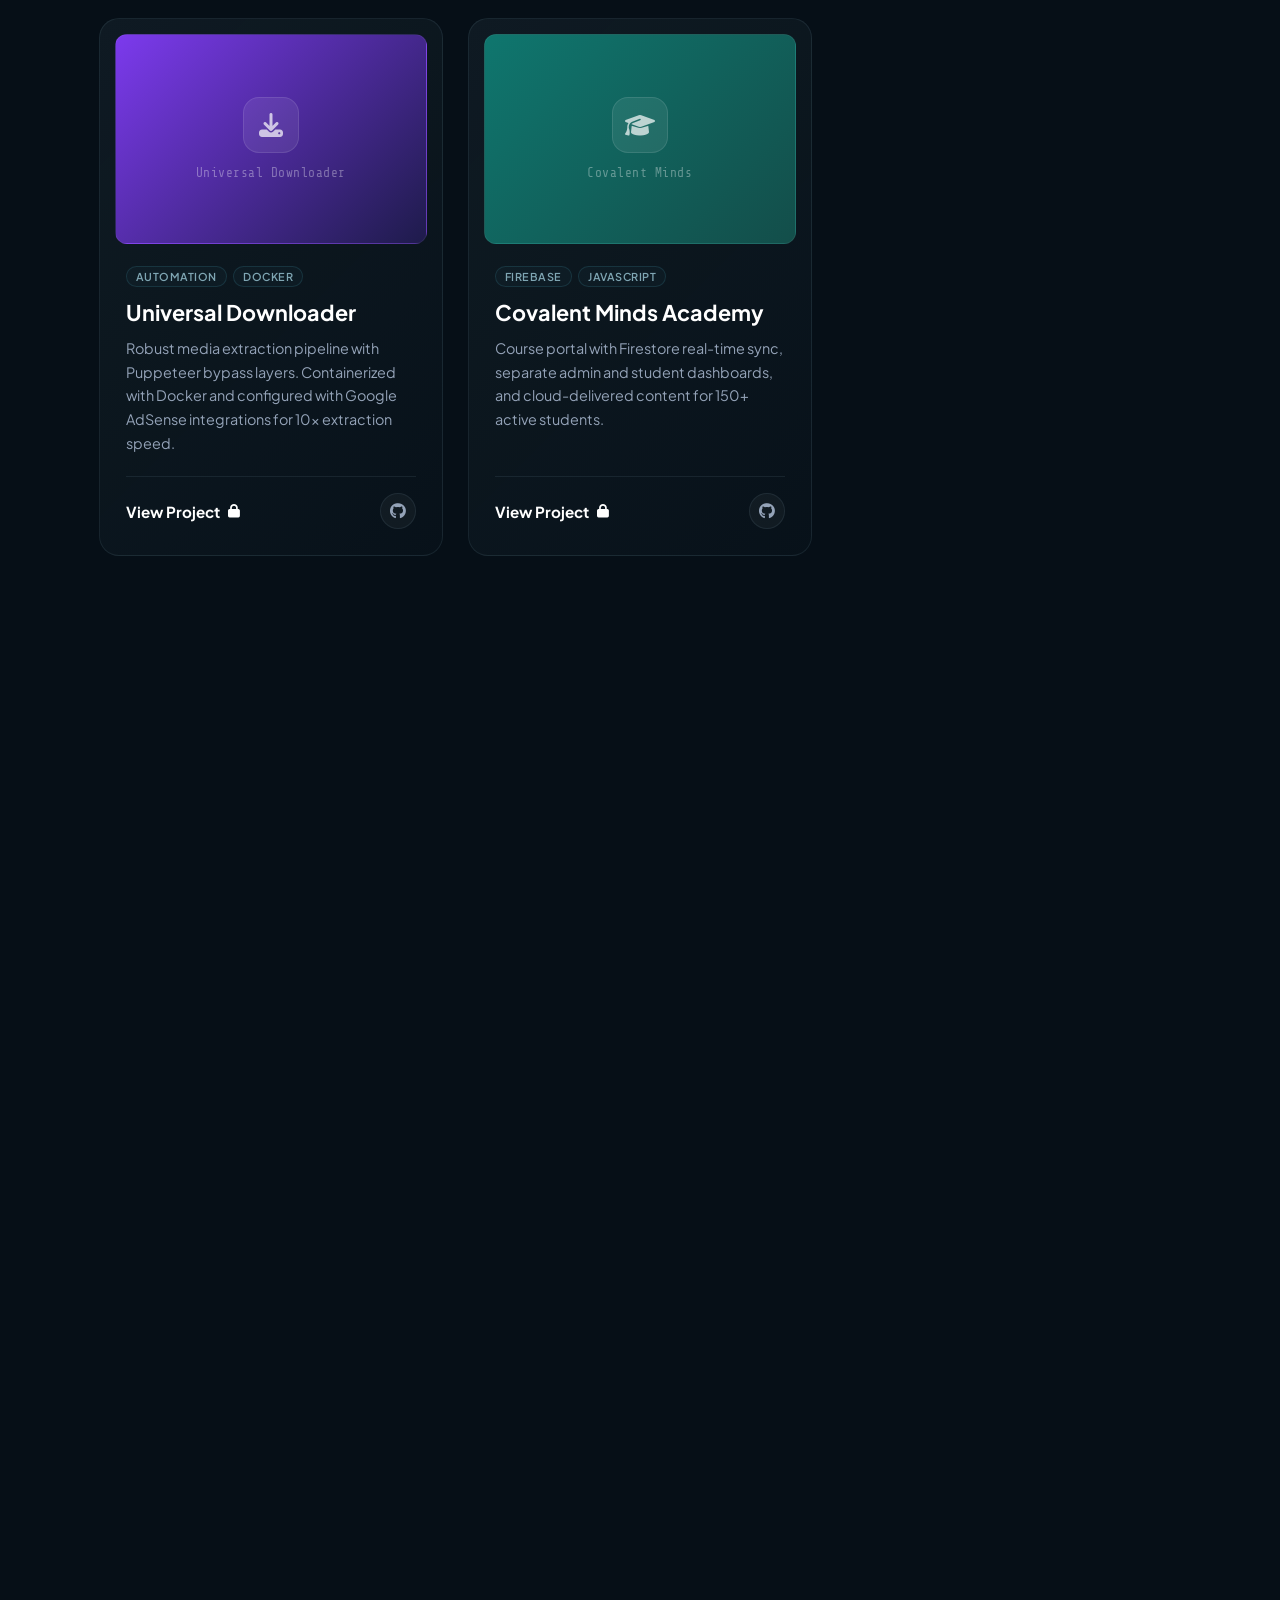
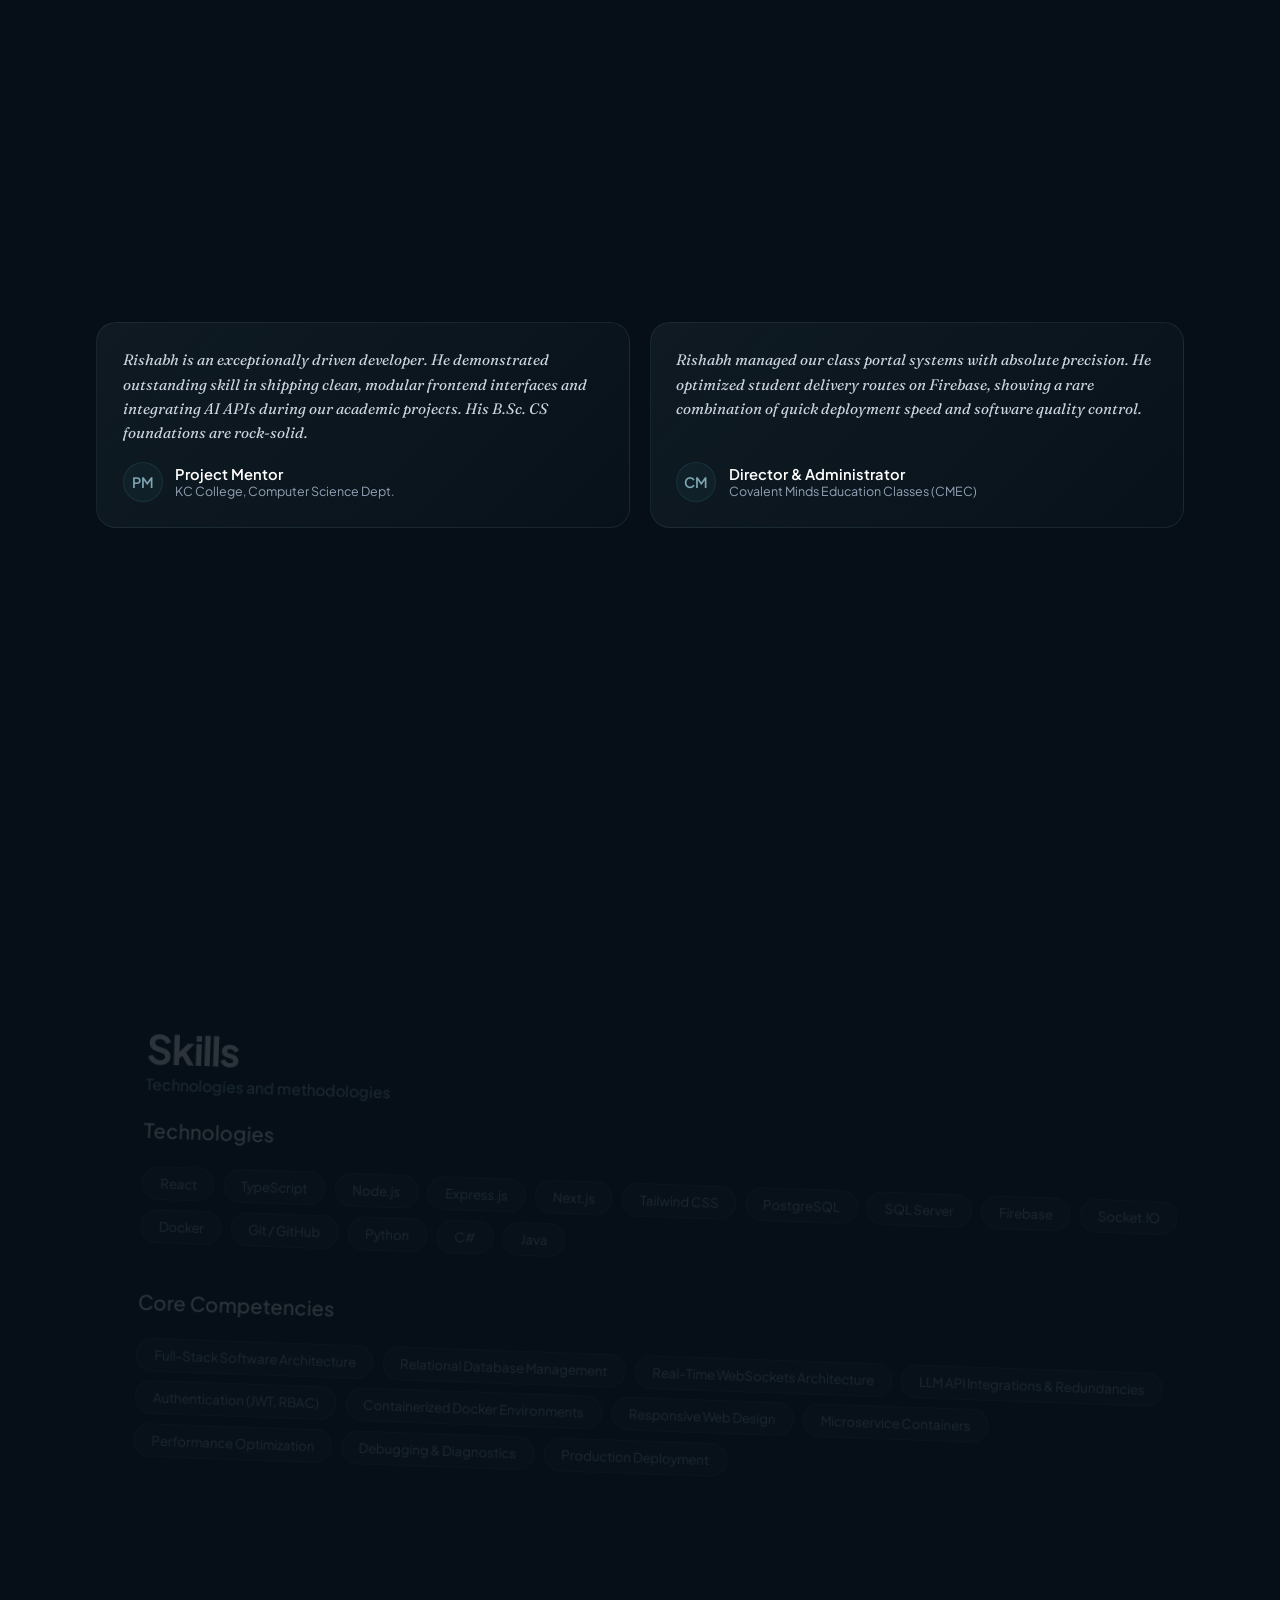
==== commit 7ffd83c6: "Fix circular nav wheel direction, clickability layers, responsiveness and stormy teal theme" ====
--- a/index.html
+++ b/index.html
@@ -93,32 +93,46 @@
     <img src="portrait_bg.png" alt="Typographic HTML Portrait">
   </div>
 
-  <!-- RIGHT-HAND TOC DOT NAVIGATION -->
-  <nav class="side-nav-toc" aria-label="Table of Contents">
-    <a href="#home" class="toc-item active" data-section="home">
-      <span class="toc-label">Home</span>
-      <span class="toc-dot"></span>
-    </a>
-    <a href="#projects" class="toc-item" data-section="projects">
-      <span class="toc-label">Work</span>
-      <span class="toc-dot"></span>
-    </a>
-    <a href="#experience" class="toc-item" data-section="experience">
-      <span class="toc-label">Journey</span>
-      <span class="toc-dot"></span>
-    </a>
-    <a href="#praise" class="toc-item" data-section="praise">
-      <span class="toc-label">Praise</span>
-      <span class="toc-dot"></span>
-    </a>
-    <a href="#skills" class="toc-item" data-section="skills">
-      <span class="toc-label">Skills</span>
-      <span class="toc-dot"></span>
-    </a>
-    <a href="#links" class="toc-item" data-section="links">
-      <span class="toc-label">Links</span>
-      <span class="toc-dot"></span>
-    </a>
+  <!-- LEFT-SIDE SEMI-CIRCULAR NAVIGATION WHEEL -->
+  <nav id="circular-nav" aria-label="Circular Navigation">
+    <div class="circular-wheel-track">
+      <!-- Rotating wheel body -->
+      <div class="circular-wheel-body">
+        <div class="circular-wheel-border"></div>
+        <div class="circular-wheel-glow"></div>
+        <div class="circular-wheel-items">
+          <a href="#home" class="circular-wheel-item active" data-section="home">
+            <i class="fa-solid fa-house"></i>
+            <span class="circular-label">Home</span>
+          </a>
+          <a href="#projects" class="circular-wheel-item" data-section="projects">
+            <i class="fa-solid fa-laptop-code"></i>
+            <span class="circular-label">Work</span>
+          </a>
+          <a href="#experience" class="circular-wheel-item" data-section="experience">
+            <i class="fa-solid fa-route"></i>
+            <span class="circular-label">Journey</span>
+          </a>
+          <a href="#praise" class="circular-wheel-item" data-section="praise">
+            <i class="fa-solid fa-quote-left"></i>
+            <span class="circular-label">Praise</span>
+          </a>
+          <a href="#skills" class="circular-wheel-item" data-section="skills">
+            <i class="fa-solid fa-gears"></i>
+            <span class="circular-label">Skills</span>
+          </a>
+          <a href="#links" class="circular-wheel-item" data-section="links">
+            <i class="fa-solid fa-paper-plane"></i>
+            <span class="circular-label">Links</span>
+          </a>
+        </div>
+      </div>
+    </div>
+    <!-- Fixed pointer indicator on the right edge of the wheel (pointing left to active item) -->
+    <div class="circular-nav-indicator" aria-hidden="true">
+      <div class="indicator-arrow"></div>
+      <div class="indicator-glow"></div>
+    </div>
   </nav>
 
   <!-- HEADER -->
@@ -290,15 +304,17 @@
           <div class="timeline-item">
             <span class="timeline-dot-active"></span>
             <div class="timeline-date">06/2025 — 08/2025 (3 Months)</div>
-            <h3>Admin &amp; Web Developer</h3>
-            <h4>Covalent Minds Education Classes (CMEC) · Mumbai, India</h4>
-            <ul>
-              <li>Configured and managed the primary class portal system, optimizing course content delivery templates and assignment tracking logs for over 150+ active students.</li>
-              <li>Collaborated with teachers to upload and align course schedules, maintaining 99.9% database availability on Firebase databases.</li>
-              <li>Refined class site layouts using HTML/CSS/JS and Bootstrap, improving cross-device portal responsiveness and navigation metrics by 40%.</li>
-            </ul>
-            <div class="timeline-tech">
-              <strong>Tech Stack:</strong> HTML5 • CSS3 • JavaScript • Firebase Firestore • Bootstrap • Google Workspaces • REST APIs
+            <div class="timeline-card">
+              <h3>Admin &amp; Web Developer</h3>
+              <h4>Covalent Minds Education Classes (CMEC) · Mumbai, India</h4>
+              <ul>
+                <li>Configured and managed the primary class portal system, optimizing course content delivery templates and assignment tracking logs for over 150+ active students.</li>
+                <li>Collaborated with teachers to upload and align course schedules, maintaining 99.9% database availability on Firebase databases.</li>
+                <li>Refined class site layouts using HTML/CSS/JS and Bootstrap, improving cross-device portal responsiveness and navigation metrics by 40%.</li>
+              </ul>
+              <div class="timeline-tech">
+                <strong>Tech Stack:</strong> HTML5 • CSS3 • JavaScript • Firebase Firestore • Bootstrap • Google Workspaces • REST APIs
+              </div>
             </div>
           </div>
 
@@ -306,13 +322,15 @@
           <div class="timeline-item">
             <span class="timeline-dot"></span>
             <div class="timeline-date">2023 — 2026</div>
-            <h3>B.Sc. Computer Science</h3>
-            <h4>KC College, Mumbai University · Mumbai, India</h4>
-            <ul>
-              <li><strong>CGPA: 9.04 / 10.00</strong></li>
-              <li>Studies in Software Architecture, Database Management (SQL Server, PL/SQL), and Programming Algorithms (Java, Python, C++).</li>
-              <li>Active member of the FIESTRON Tech Guild and Runner-Up at the inter-college challenge Wisdom Wars.</li>
-            </ul>
+            <div class="timeline-card">
+              <h3>B.Sc. Computer Science</h3>
+              <h4>KC College, Mumbai University · Mumbai, India</h4>
+              <ul>
+                <li><strong>CGPA: 9.04 / 10.00</strong></li>
+                <li>Studies in Software Architecture, Database Management (SQL Server, PL/SQL), and Programming Algorithms (Java, Python, C++).</li>
+                <li>Active member of the FIESTRON Tech Guild and Runner-Up at the inter-college challenge Wisdom Wars.</li>
+              </ul>
+            </div>
           </div>
 
         </div>
--- a/style.css
+++ b/style.css
@@ -1,18 +1,25 @@
 /* ── DESIGN SYSTEM VARIABLES ── */
 :root {
-  --primary-violet: #367D8A;
-  --primary-rose: #285F6B;
+  /* Dynamic Active Theme Settings (updated via JS) - Stormy Tempest Teal Palette */
+  --theme-accent: #7fa6b3;
+  --theme-accent-dark: #446370;
+  --theme-accent-rgb: 127, 166, 179;
+  --theme-bg: #060f17;
+  --theme-glow: rgba(127, 166, 179, 0.06);
+
+  --primary-violet: var(--theme-accent);
+  --primary-rose: var(--theme-accent-dark);
   --text-white: #FFFFFF;
   --text-grey: #94A3B8;
   --text-lavender: #CBD5E1;
   --text-dark: #07050a;
-  --bg-dark: #010001;
-  --bg-panel: rgba(19, 51, 54, 0.25);
-  --bg-panel-hover: rgba(19, 51, 54, 0.45);
-  --border-muted: rgba(54, 125, 138, 0.15);
-  --border-hover: rgba(54, 125, 138, 0.25);
-  --bg-glass: rgba(1, 0, 1, 0.75);
-  --bg-glass-border: rgba(54, 125, 138, 0.15);
+  --bg-dark: var(--theme-bg);
+  --bg-panel: rgba(var(--theme-accent-rgb), 0.08);
+  --bg-panel-hover: rgba(var(--theme-accent-rgb), 0.15);
+  --border-muted: rgba(var(--theme-accent-rgb), 0.12);
+  --border-hover: rgba(var(--theme-accent-rgb), 0.25);
+  --bg-glass: rgba(1, 0, 1, 0.85);
+  --bg-glass-border: rgba(var(--theme-accent-rgb), 0.15);
   --status-green: #22C55E;
   --font-main: 'Plus Jakarta Sans', sans-serif;
   --font-serif: 'Fraunces', Georgia, serif;
@@ -39,6 +46,7 @@
   width: 100%;
   position: relative;
   min-height: 100vh;
+  transition: background-color 0.8s cubic-bezier(0.16, 1, 0.3, 1);
 }
 
 /* ── SIDE PORTRAIT — COLORFUL HOLOGRAM ── */
@@ -142,7 +150,8 @@
 .grid-line {
   width: 1px;
   height: 100%;
-  background: rgba(54, 125, 138, 0.015);
+  background: rgba(127, 166, 179, 0.018);
+  transition: background 0.8s ease;
 }
 
 /* ── SCENIC AMBIENT GLOW AURAS ── */
@@ -154,21 +163,22 @@
   z-index: -2;
   pointer-events: none;
   opacity: 0.6;
+  transition: background 0.8s ease;
 }
 .bg-glow-1 {
-  width: 600px;
-  height: 600px;
-  background: radial-gradient(circle, rgba(54, 125, 138, 0.045) 0%, transparent 70%);
-  top: -150px;
-  right: -150px;
+  width: 700px;
+  height: 700px;
+  background: radial-gradient(circle, rgba(var(--theme-accent-rgb), 0.06) 0%, transparent 70%);
+  top: -180px;
+  right: -180px;
   animation: float-aura-1 25s ease-in-out infinite alternate;
 }
 .bg-glow-2 {
-  width: 500px;
-  height: 500px;
-  background: radial-gradient(circle, rgba(40, 95, 107, 0.02) 0%, transparent 70%);
-  bottom: -100px;
-  left: -100px;
+  width: 550px;
+  height: 550px;
+  background: radial-gradient(circle, rgba(var(--theme-accent-rgb), 0.03) 0%, transparent 70%);
+  bottom: -120px;
+  left: -120px;
   animation: float-aura-2 20s ease-in-out infinite alternate;
 }
 
@@ -639,7 +649,7 @@
 }
 
 .btn-download {
-  background: linear-gradient(135deg, var(--primary-violet) 0%, var(--primary-rose) 100%);
+  background: linear-gradient(135deg, var(--theme-accent) 0%, var(--theme-accent-dark) 100%);
   color: var(--text-white);
   padding: 0.7rem 1.5rem;
   border-radius: 30px;
@@ -647,8 +657,9 @@
   font-weight: 600;
   font-size: 0.85rem;
   transition: all 0.3s cubic-bezier(0.175, 0.885, 0.32, 1.275);
-  border: none;
+  border: 1px solid rgba(var(--theme-accent-rgb), 0.3);
   cursor: pointer;
+  box-shadow: 0 4px 15px rgba(var(--theme-accent-rgb), 0.2);
 }
 
 .btn-download:hover {
@@ -672,6 +683,18 @@
   position: relative;
   padding: 3.5rem 0;
   box-sizing: border-box;
+  
+  /* Circular scroll rotation centered on the navigation dial */
+  transform-origin: right center;
+  opacity: 0.15;
+  transform: scale(0.96) rotate(2deg);
+  transition: transform 1.2s cubic-bezier(0.16, 1, 0.3, 1), opacity 1.2s ease;
+  will-change: transform, opacity;
+}
+
+.scroll-section.active {
+  opacity: 1;
+  transform: scale(1) rotate(0deg);
 }
 
 /* ── FADE SCROLL INTERSECTION OBSERVER ANIMATIONS ── */
@@ -757,11 +780,22 @@
   margin-bottom: 0.8rem;
   padding-bottom: 0.1em;
   letter-spacing: -1.5px;
-  background: linear-gradient(135deg, #FFFFFF 20%, var(--primary-violet) 70%, var(--primary-rose) 100%);
+  background: linear-gradient(135deg,
+    #d8e2e6 0%,
+    var(--theme-accent) 45%,
+    var(--theme-accent-dark) 75%,
+    #7fa6b3 100%);
+  background-size: 200% 200%;
   -webkit-background-clip: text;
   background-clip: text;
   -webkit-text-fill-color: transparent;
-  text-shadow: 0 10px 30px rgba(255, 255, 255, 0.02);
+  animation: storm-name-shimmer 6s ease-in-out infinite;
+  filter: drop-shadow(0 0 30px rgba(var(--theme-accent-rgb), 0.25));
+}
+
+@keyframes storm-name-shimmer {
+  0%, 100% { background-position: 0% 50%; }
+  50% { background-position: 100% 50%; }
 }
 
 .role {
@@ -1008,22 +1042,24 @@
 
 /* ── PROJECT CARD ── */
 .project-card {
-  background: var(--bg-panel);
+  background: linear-gradient(135deg, rgba(var(--theme-accent-rgb), 0.08) 0%, rgba(var(--theme-accent-rgb), 0.02) 100%);
+  backdrop-filter: blur(12px);
+  -webkit-backdrop-filter: blur(12px);
   border: 1px solid var(--border-muted);
   border-radius: 20px;
   overflow: hidden;
   display: flex;
   flex-direction: column;
-  transition: transform 0.35s cubic-bezier(0.16, 1, 0.3, 1),
-              border-color 0.35s ease,
-              box-shadow 0.35s ease;
+  transition: transform 0.45s cubic-bezier(0.16, 1, 0.3, 1),
+              border-color 0.45s ease,
+              box-shadow 0.45s ease;
   cursor: default;
 }
 .project-card:hover {
-  transform: translateY(-5px);
-  border-color: rgba(54, 125, 138, 0.35);
-  box-shadow: 0 20px 40px rgba(0, 0, 0, 0.45),
-              0 0 0 1px rgba(54, 125, 138, 0.08);
+  transform: translateY(-6px);
+  border-color: var(--primary-violet);
+  box-shadow: 0 20px 45px rgba(0, 0, 0, 0.6),
+              0 0 30px rgba(var(--theme-accent-rgb), 0.12);
 }
 
 /* ── SCREENSHOT PREVIEW AREA ── */
@@ -1275,21 +1311,44 @@
 }
 
 .praise-card {
-  background: var(--bg-panel);
+  background: linear-gradient(135deg, rgba(var(--theme-accent-rgb), 0.08) 0%, rgba(var(--theme-accent-rgb), 0.02) 100%);
+  backdrop-filter: blur(12px);
+  -webkit-backdrop-filter: blur(12px);
   border: 1px solid var(--border-muted);
   border-radius: 20px;
-  padding: 1.5rem;
+  padding: 1.6rem;
   display: flex;
   flex-direction: column;
   justify-content: space-between;
-  transition: all 0.4s cubic-bezier(0.16, 1, 0.3, 1);
+  transition: all 0.45s cubic-bezier(0.16, 1, 0.3, 1);
   position: relative;
 }
 
 .praise-card:hover {
-  background: var(--bg-panel-hover);
-  border-color: var(--border-hover);
-  box-shadow: 0 12px 25px rgba(0,0,0,0.3), 0 0 15px rgba(54, 125, 138,0.04);
+  border-color: var(--primary-violet);
+  box-shadow: 0 15px 35px rgba(0, 0, 0, 0.55),
+              0 0 25px rgba(var(--theme-accent-rgb), 0.12);
+  transform: translateY(-5px);
+}
+
+/* ── TIMELINE CARD WRAPPER ── */
+.timeline-card {
+  background: linear-gradient(135deg, rgba(var(--theme-accent-rgb), 0.06) 0%, rgba(var(--theme-accent-rgb), 0.01) 100%);
+  backdrop-filter: blur(12px);
+  -webkit-backdrop-filter: blur(12px);
+  border: 1px solid var(--border-muted);
+  border-radius: 18px;
+  padding: 1.6rem;
+  transition: all 0.45s cubic-bezier(0.16, 1, 0.3, 1);
+  box-shadow: 0 10px 30px rgba(0, 0, 0, 0.4);
+  margin-top: 0.5rem;
+}
+
+.timeline-item:hover .timeline-card {
+  background: rgba(var(--theme-accent-rgb), 0.12);
+  border-color: var(--primary-violet);
+  box-shadow: 0 15px 35px rgba(0, 0, 0, 0.55),
+              0 0 25px rgba(var(--theme-accent-rgb), 0.12);
   transform: translateY(-4px);
 }
 
@@ -1467,13 +1526,23 @@
 /* ── CONTACT FORM BOX ── */
 .contact-form-box {
   flex: 1.2;
-  background: var(--bg-panel);
+  background: linear-gradient(135deg, rgba(var(--theme-accent-rgb), 0.08) 0%, rgba(var(--theme-accent-rgb), 0.02) 100%);
+  backdrop-filter: blur(12px);
+  -webkit-backdrop-filter: blur(12px);
   border: 1px solid var(--border-muted);
   border-radius: 20px;
-  padding: 1.5rem;
+  padding: 1.6rem;
   display: flex;
   flex-direction: column;
   justify-content: space-between;
+  box-shadow: 0 10px 30px rgba(0, 0, 0, 0.4);
+  transition: border-color 0.45s ease, box-shadow 0.45s ease;
+}
+
+.contact-form-box:hover {
+  border-color: var(--primary-violet);
+  box-shadow: 0 15px 35px rgba(0, 0, 0, 0.55),
+              0 0 25px rgba(var(--theme-accent-rgb), 0.12);
 }
 
 .contact-form-box h3 {
@@ -1497,21 +1566,22 @@
 
 .form-group input,
 .form-group textarea {
-  background: rgba(255, 255, 255, 0.02);
-  border: 1px solid rgba(255, 255, 255, 0.08);
-  border-radius: 10px;
+  background: rgba(1, 0, 1, 0.5);
+  border: 1px solid rgba(var(--theme-accent-rgb), 0.15);
+  border-radius: 12px;
   padding: 1rem;
   color: var(--text-white);
   font-family: inherit;
   font-size: 0.95rem;
-  transition: border-color 0.3s ease, background-color 0.3s;
+  transition: border-color 0.3s ease, background-color 0.3s, box-shadow 0.3s;
 }
 
 .form-group input:focus,
 .form-group textarea:focus {
   outline: none;
-  background: rgba(255, 255, 255, 0.04);
+  background: rgba(1, 0, 1, 0.85);
   border-color: var(--primary-violet);
+  box-shadow: 0 0 12px rgba(var(--theme-accent-rgb), 0.25);
 }
 
 #form-message {
@@ -1540,76 +1610,272 @@
   opacity: 0.95;
 }
 
-/* ── RIGHT-HAND FLOATING TOC DOT NAVIGATION ── */
-.side-nav-toc {
+/* ── RIGHT-SIDE SEMI-CIRCULAR NAVIGATION WHEEL ── */
+#circular-nav {
   position: fixed;
-  right: 2.2rem;
+  right: 0;
+  left: auto;
   top: 50%;
-  transform: translateY(-50%) translateX(100px);
+  transform: translateY(-50%) translateX(80px);
   opacity: 0;
   z-index: 1000;
-  display: flex;
-  flex-direction: column;
-  align-items: flex-end;
-  gap: 1.1rem;
-  transition: transform 0.8s cubic-bezier(0.16, 1, 0.3, 1) 0.3s, opacity 0.8s ease 0.3s;
-}
-
-body.loaded .side-nav-toc {
+  width: 260px;
+  height: 520px;
+  pointer-events: auto;
+  transition: transform 1.2s cubic-bezier(0.16, 1, 0.3, 1), opacity 1.2s ease;
+}
+
+body.loaded #circular-nav {
+  opacity: 1;
   transform: translateY(-50%) translateX(0);
+}
+
+.circular-wheel-track {
+  position: absolute;
+  right: -260px; /* half of 520px track size on the right side */
+  left: auto;
+  top: calc(50% - 260px);
+  width: 520px;
+  height: 520px;
+  border-radius: 50%;
+  pointer-events: auto;
+}
+
+.circular-wheel-body {
+  position: absolute;
+  inset: 0;
+  border-radius: 50%;
+  border: 2px solid rgba(var(--theme-accent-rgb), 0.12);
+  background: radial-gradient(circle at 90% 50%, rgba(var(--theme-accent-rgb), 0.04) 0%, transparent 65%);
+  transition: border-color 0.8s ease, background 0.8s ease;
+  pointer-events: none;
+}
+
+/* Outer spinning orbit ring */
+.circular-wheel-body::before {
+  content: '';
+  position: absolute;
+  inset: -8px;
+  border-radius: 50%;
+  border: 2px solid transparent;
+  border-top-color: rgba(var(--theme-accent-rgb), 0.7);
+  border-right-color: rgba(var(--theme-accent-rgb), 0.3);
+  animation: orbit-spin 6s linear infinite;
+  transition: border-top-color 0.8s ease, border-right-color 0.8s ease;
+}
+
+/* Inner counter-spin orbit ring */
+.circular-wheel-body::after {
+  content: '';
+  position: absolute;
+  inset: -18px;
+  border-radius: 50%;
+  border: 1px solid transparent;
+  border-bottom-color: rgba(var(--theme-accent-rgb), 0.4);
+  border-left-color: rgba(var(--theme-accent-rgb), 0.15);
+  animation: orbit-spin-reverse 9s linear infinite;
+  transition: border-bottom-color 0.8s ease;
+}
+
+@keyframes orbit-spin {
+  0% { transform: rotate(0deg); }
+  100% { transform: rotate(360deg); }
+}
+
+@keyframes orbit-spin-reverse {
+  0% { transform: rotate(0deg); }
+  100% { transform: rotate(-360deg); }
+}
+
+.circular-wheel-border {
+  position: absolute;
+  inset: 30px;
+  border-radius: 50%;
+  border: 1px solid rgba(var(--theme-accent-rgb), 0.14);
+  background: rgba(4, 10, 18, 0.72);
+  backdrop-filter: blur(20px);
+  -webkit-backdrop-filter: blur(20px);
+  box-shadow:
+    inset 0 0 40px rgba(0, 0, 0, 0.7),
+    0 0 60px rgba(var(--theme-accent-rgb), 0.06),
+    0 10px 40px rgba(0, 0, 0, 0.8);
+  transition: border-color 0.8s ease, box-shadow 0.8s ease;
+  pointer-events: none;
+}
+
+.circular-wheel-glow {
+  position: absolute;
+  inset: -10px;
+  border-radius: 50%;
+  background: radial-gradient(circle at center, rgba(var(--theme-accent-rgb), 0.12) 0%, transparent 65%);
+  opacity: 0.5;
+  pointer-events: none;
+  transition: background 0.8s ease;
+  animation: wheel-breathe 4s ease-in-out infinite alternate;
+}
+
+@keyframes wheel-breathe {
+  0% { opacity: 0.3; transform: scale(0.98); }
+  100% { opacity: 0.7; transform: scale(1.02); }
+}
+
+.circular-wheel-items {
+  position: absolute;
+  inset: 0;
+  transform: rotate(var(--wheel-rotation, 180deg));
+  transform-origin: center center;
+  transition: transform 0.85s cubic-bezier(0.16, 1, 0.3, 1);
+  will-change: transform;
+  z-index: 5;
+}
+
+.circular-wheel-item {
+  position: absolute;
+  left: calc(50% + var(--item-x, 0px));
+  top: calc(50% + var(--item-y, 0px));
+  transform: translate(-50%, -50%) rotate(calc(-1 * (var(--item-angle, 0deg) + var(--wheel-rotation, 180deg)))) scale(0.92);
+  transform-origin: center center;
+  display: flex;
+  align-items: center;
+  justify-content: center;
+  text-decoration: none;
+  pointer-events: auto;
+  cursor: pointer;
+  z-index: 10;
+  transition: transform 0.85s cubic-bezier(0.16, 1, 0.3, 1);
+}
+
+.circular-wheel-item i {
+  display: flex;
+  align-items: center;
+  justify-content: center;
+  width: 52px;
+  height: 52px;
+  border-radius: 50%;
+  background: rgba(var(--theme-accent-rgb), 0.05);
+  border: 1px solid rgba(var(--theme-accent-rgb), 0.18);
+  color: rgba(var(--theme-accent-rgb), 0.7);
+  font-size: 1.2rem;
+  transition: all 0.4s cubic-bezier(0.16, 1, 0.3, 1);
+  box-shadow:
+    0 4px 12px rgba(0, 0, 0, 0.4),
+    inset 0 1px 0 rgba(255, 255, 255, 0.06);
+  backdrop-filter: blur(6px);
+  -webkit-backdrop-filter: blur(6px);
+}
+
+.circular-wheel-item:hover i {
+  background: rgba(var(--theme-accent-rgb), 0.12);
+  border-color: rgba(var(--theme-accent-rgb), 0.5);
+  color: var(--text-white);
+  box-shadow:
+    0 0 22px rgba(var(--theme-accent-rgb), 0.4),
+    0 4px 15px rgba(0, 0, 0, 0.5);
+  transform: scale(1.12);
+}
+
+.circular-wheel-item.active i {
+  background: rgba(var(--theme-accent-rgb), 0.2);
+  border-color: var(--theme-accent);
+  color: var(--text-white);
+  box-shadow:
+    0 0 28px rgba(var(--theme-accent-rgb), 0.6),
+    0 0 60px rgba(var(--theme-accent-rgb), 0.2),
+    0 4px 15px rgba(0, 0, 0, 0.5);
+  transform: scale(1.18);
+  animation: active-item-pulse 2.5s ease-in-out infinite;
+}
+
+@keyframes active-item-pulse {
+  0%, 100% { box-shadow: 0 0 28px rgba(var(--theme-accent-rgb), 0.6), 0 0 60px rgba(var(--theme-accent-rgb), 0.2); }
+  50% { box-shadow: 0 0 40px rgba(var(--theme-accent-rgb), 0.8), 0 0 80px rgba(var(--theme-accent-rgb), 0.3); }
+}
+
+.circular-label {
+  font-family: 'Share Tech Mono', monospace;
+  font-size: 0.76rem;
+  font-weight: 700;
+  text-transform: uppercase;
+  letter-spacing: 2px;
+  color: var(--text-grey);
+  white-space: nowrap;
+  opacity: 0;
+  pointer-events: none;
+  transform: translateY(-50%) translateX(-12px);
+  position: absolute;
+  right: 60px;
+  left: auto;
+  top: 50%;
+  transition: all 0.3s cubic-bezier(0.16, 1, 0.3, 1);
+  background: rgba(5, 3, 12, 0.85);
+  border: 1px solid rgba(var(--theme-accent-rgb), 0.2);
+  padding: 5px 12px;
+  border-radius: 8px;
+  backdrop-filter: blur(8px);
+  -webkit-backdrop-filter: blur(8px);
+  box-shadow: 0 4px 15px rgba(0, 0, 0, 0.5);
+}
+
+.circular-wheel-item.active .circular-label,
+.circular-wheel-item:hover .circular-label {
   opacity: 1;
-}
-
-.toc-item {
-  display: flex;
-  align-items: center;
-  justify-content: flex-end;
-  gap: 0.8rem;
-  text-decoration: none;
-  height: 20px;
-}
-
-.toc-label {
-  font-size: 9px;
-  font-family: 'Share Tech Mono', monospace;
-  text-transform: uppercase;
-  letter-spacing: 0.18em;
-  color: var(--text-grey);
-  opacity: 0;
-  transform: translateX(10px);
-  transition: opacity 0.3s ease, transform 0.3s ease, color 0.3s;
+  transform: translateY(-50%) translateX(0);
+  color: var(--text-white);
+  border-color: var(--primary-violet);
+  box-shadow: 0 4px 15px rgba(var(--theme-accent-rgb), 0.15);
+}
+
+.circular-nav-indicator {
+  position: absolute;
+  right: 262px;
+  left: auto;
+  top: 50%;
+  transform: translateY(-50%);
+  width: 48px;
+  height: 2px;
+  background: linear-gradient(to left, var(--theme-accent), rgba(var(--theme-accent-rgb), 0.1));
   pointer-events: none;
-}
-
-.toc-dot {
-  height: 1px;
-  width: 14px;
-  background: rgba(255, 255, 255, 0.12);
-  transition: all 0.35s cubic-bezier(0.16, 1, 0.3, 1);
-}
-
-.toc-item:hover .toc-label {
-  opacity: 1;
-  transform: translateX(0);
-  color: var(--text-white);
-}
-
-.toc-item:hover .toc-dot {
-  width: 22px;
-  background: var(--primary-violet);
-}
-
-.toc-item.active .toc-label {
-  opacity: 1;
-  transform: translateX(0);
-  color: var(--primary-violet);
-  font-weight: bold;
-}
-
-.toc-item.active .toc-dot {
-  width: 28px;
-  background: var(--primary-violet);
-  height: 2px;
+  z-index: 5;
+  transition: background 0.8s ease;
+  border-radius: 2px;
+}
+
+.circular-nav-indicator::after {
+  content: '';
+  position: absolute;
+  right: -1px;
+  left: auto;
+  top: 50%;
+  transform: translateY(-50%);
+  width: 8px;
+  height: 8px;
+  border-radius: 50%;
+  background: var(--theme-accent);
+  box-shadow:
+    0 0 10px rgba(var(--theme-accent-rgb), 0.9),
+    0 0 25px rgba(var(--theme-accent-rgb), 0.5);
+  transition: background 0.8s ease, box-shadow 0.8s ease;
+  animation: indicator-dot-pulse 2s ease-in-out infinite;
+}
+
+@keyframes indicator-dot-pulse {
+  0%, 100% { box-shadow: 0 0 10px rgba(var(--theme-accent-rgb), 0.9), 0 0 25px rgba(var(--theme-accent-rgb), 0.5); }
+  50% { box-shadow: 0 0 18px rgba(var(--theme-accent-rgb), 1), 0 0 40px rgba(var(--theme-accent-rgb), 0.7); }
+}
+
+.circular-nav-indicator::before {
+  content: '';
+  position: absolute;
+  right: -4px;
+  left: auto;
+  top: -4px;
+  width: 0;
+  height: 0;
+  border-top: 5px solid transparent;
+  border-bottom: 5px solid transparent;
+  border-left: 8px solid var(--theme-accent);
+  filter: drop-shadow(0 0 8px rgba(var(--theme-accent-rgb), 0.9));
+  transition: border-left-color 0.8s ease;
 }
 
 /* ── GLASSMORPHIC FLOATING BOTTOM NAVIGATION ── */
@@ -1708,6 +1974,7 @@
 @media (max-width: 1200px) {
   .container {
     padding: 0 4rem;
+    padding-right: 5rem;
   }
   .bg-grid-lines {
     padding: 0 4rem;
@@ -1717,6 +1984,19 @@
   }
   .side-nav-toc {
     right: 1.5rem;
+  }
+  #circular-nav {
+    width: 230px;
+    height: 470px;
+  }
+  .circular-wheel-track {
+    right: -235px;
+    top: calc(50% - 235px);
+    width: 470px;
+    height: 470px;
+  }
+  .circular-nav-indicator {
+    right: 237px;
   }
 }
 
@@ -1778,10 +2058,26 @@
   .side-nav-toc {
     display: none;
   }
+  #circular-nav {
+    width: 200px;
+    height: 420px;
+  }
+  .circular-wheel-track {
+    right: -210px;
+    top: calc(50% - 210px);
+    width: 420px;
+    height: 420px;
+  }
+  .circular-nav-indicator {
+    right: 212px;
+  }
 }
 
 /* --- Small Tablets (max 768px) --- */
 @media (max-width: 768px) {
+  #circular-nav {
+    display: none !important;
+  }
   .container {
     padding: 0 2rem;
   }
